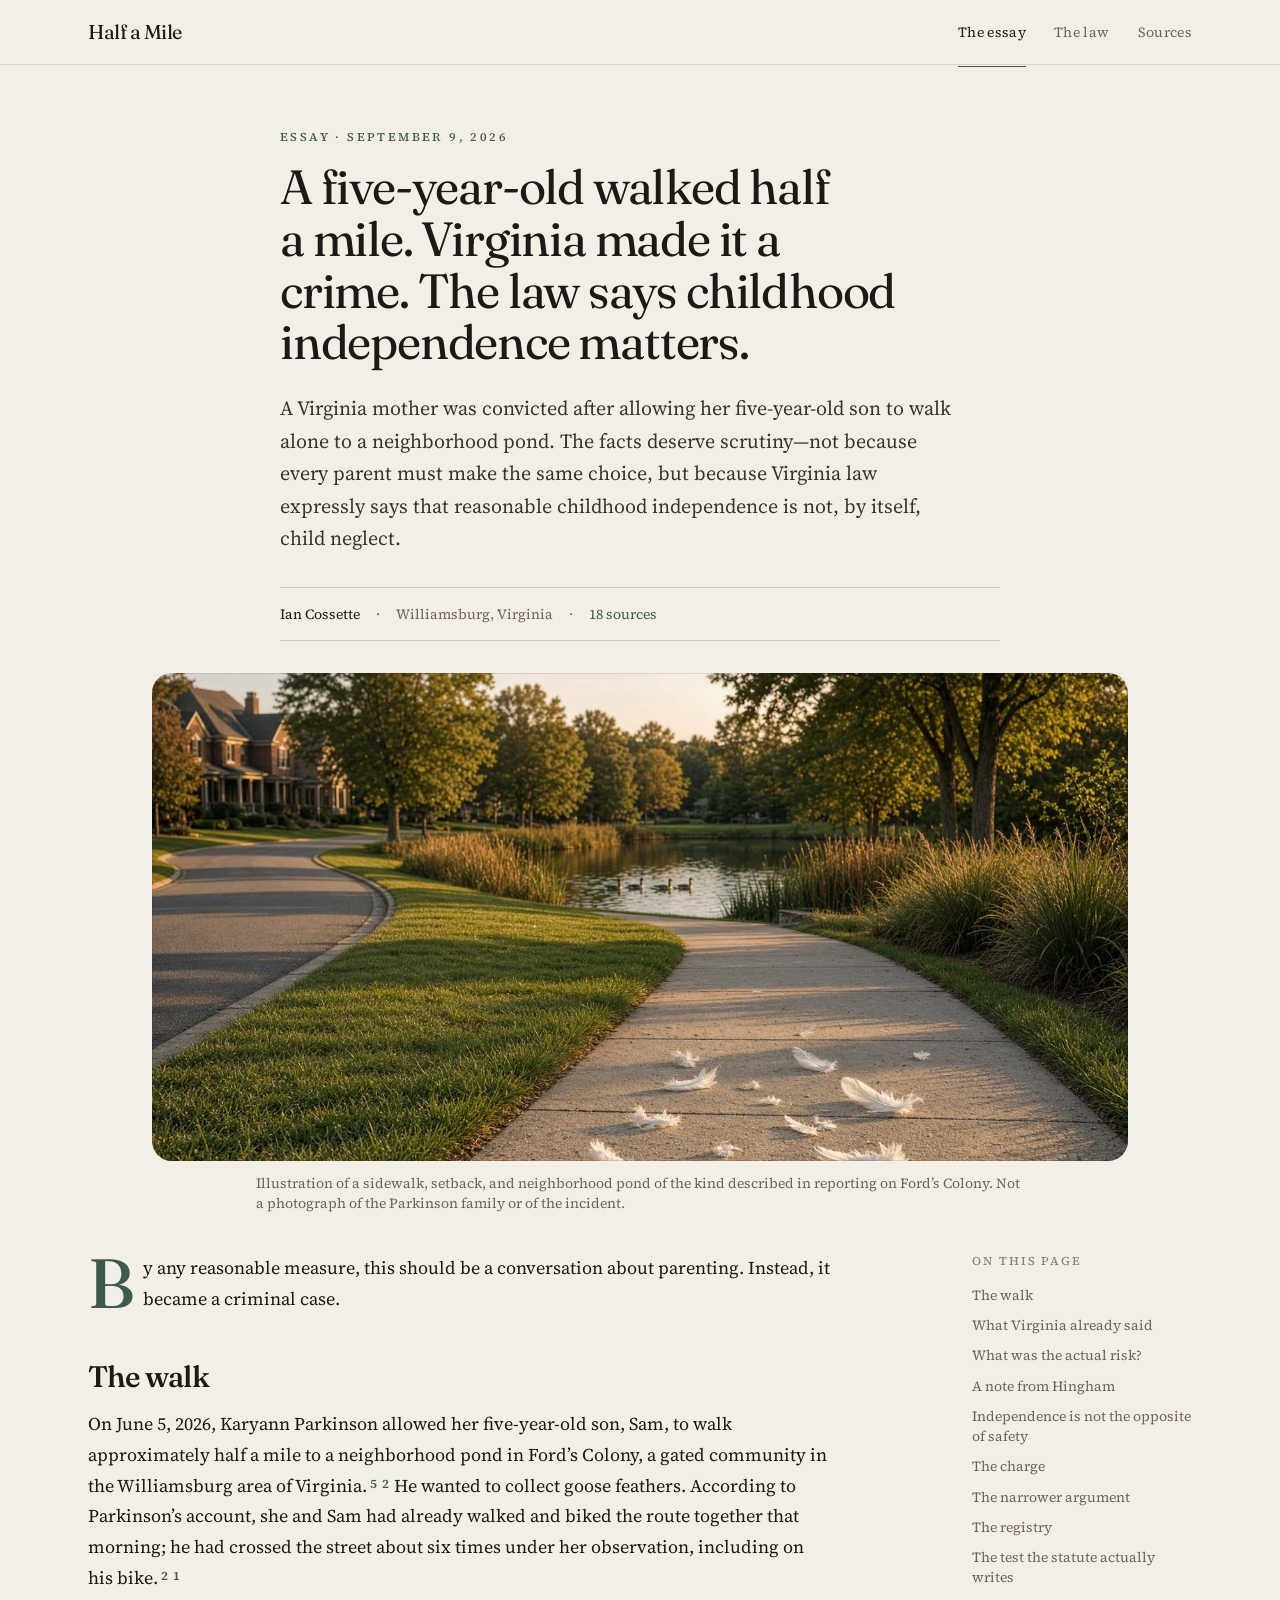
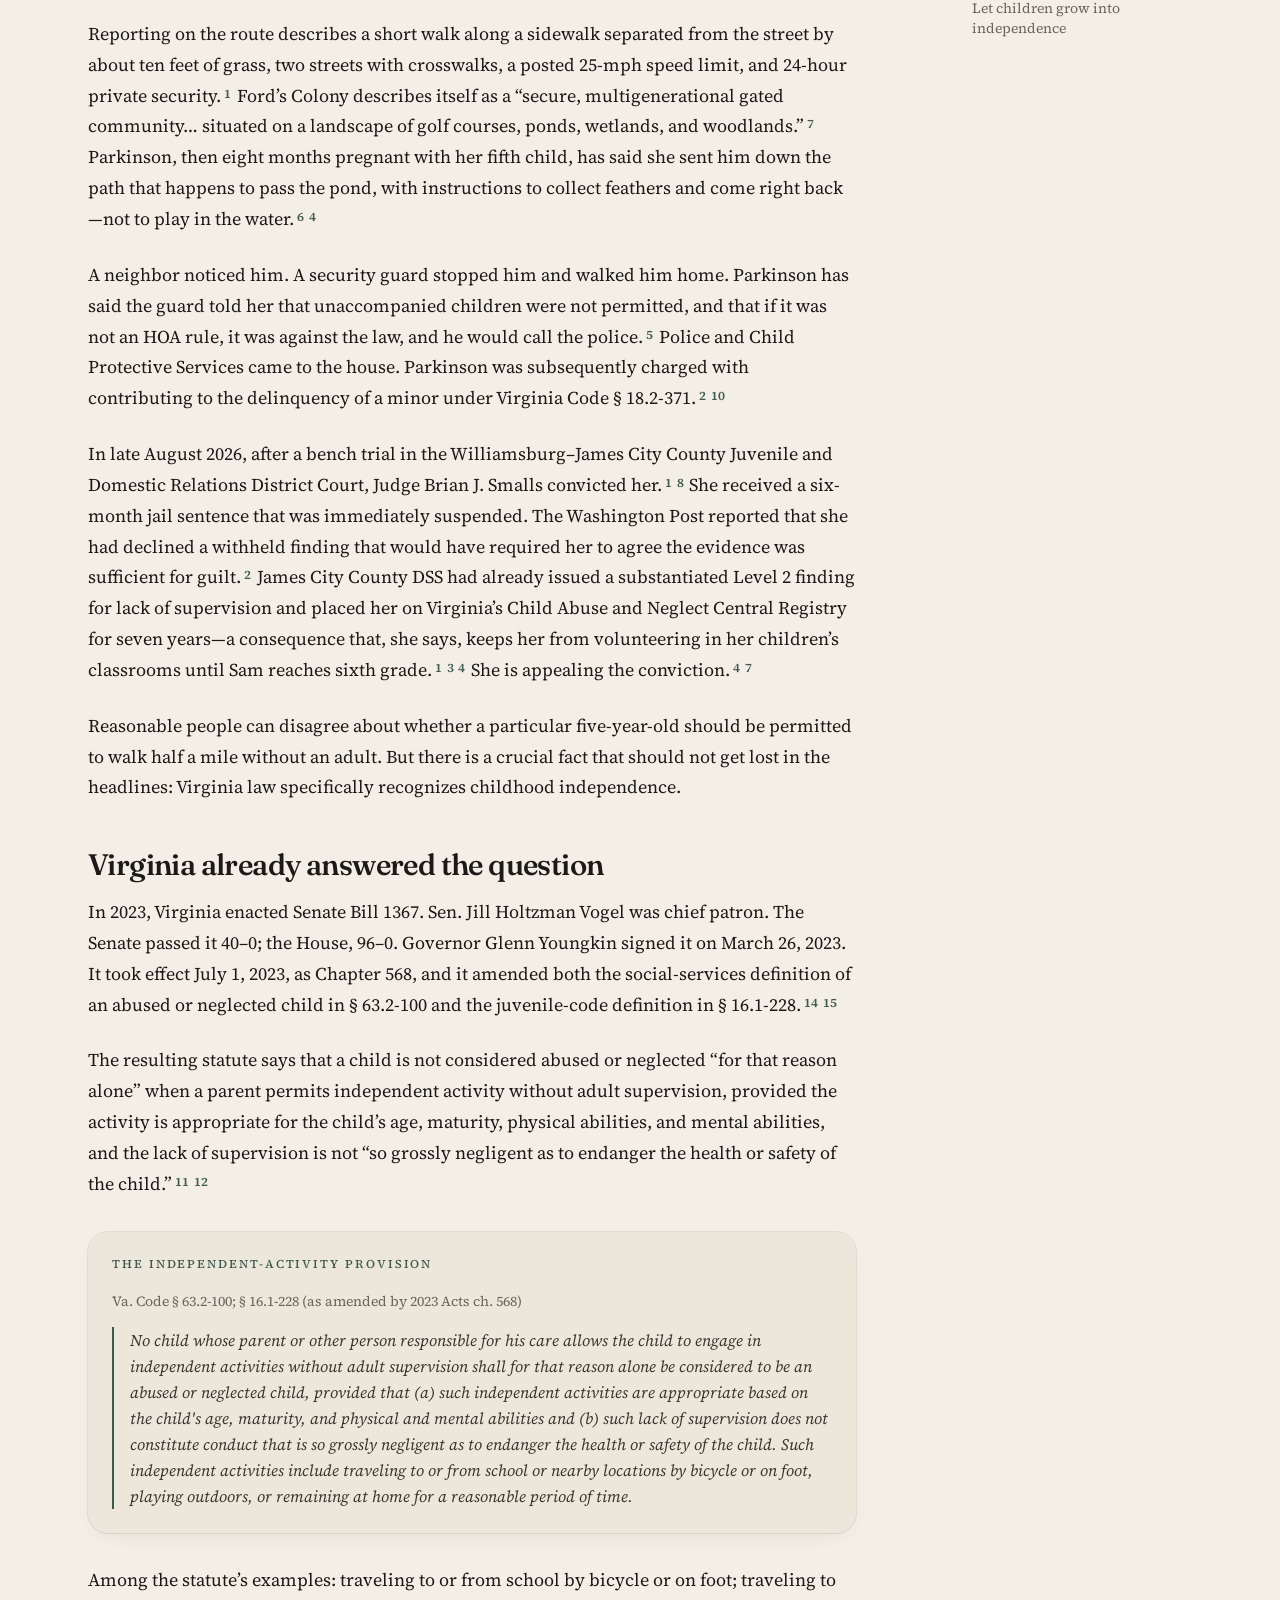
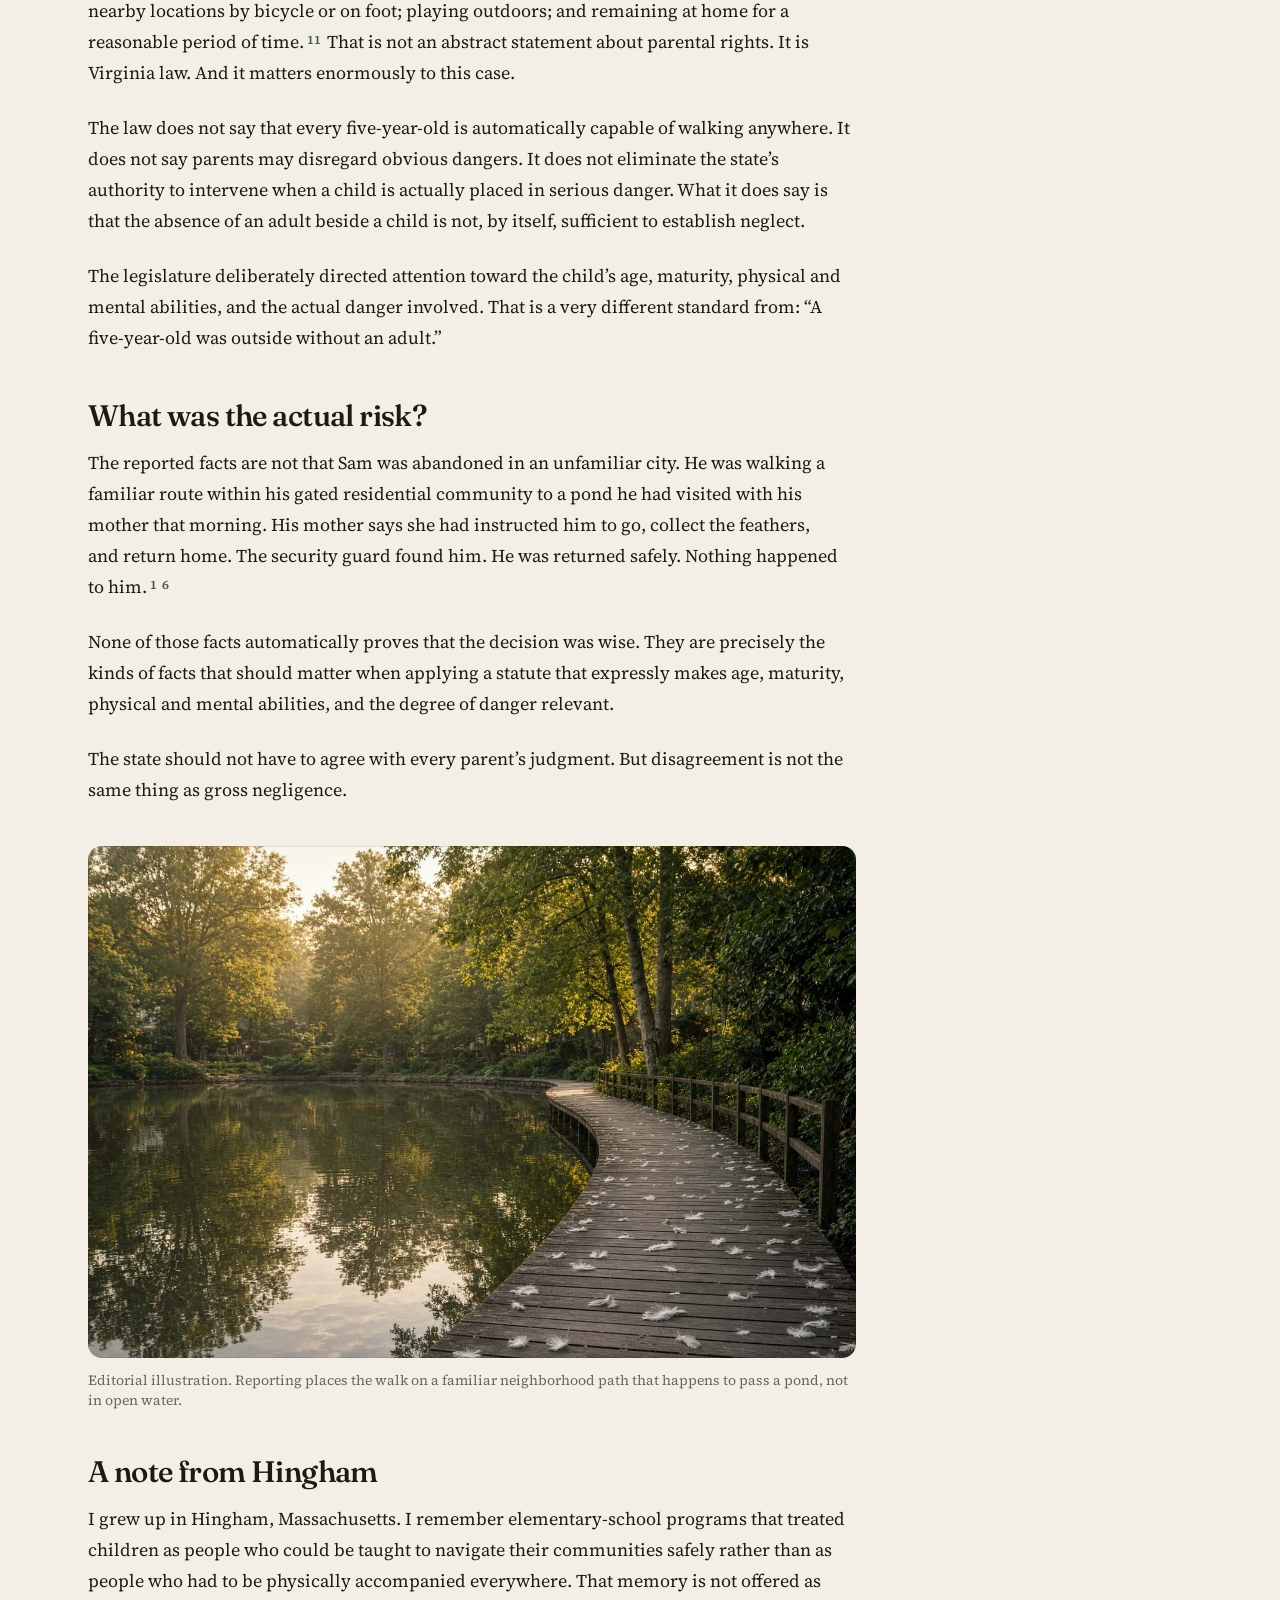
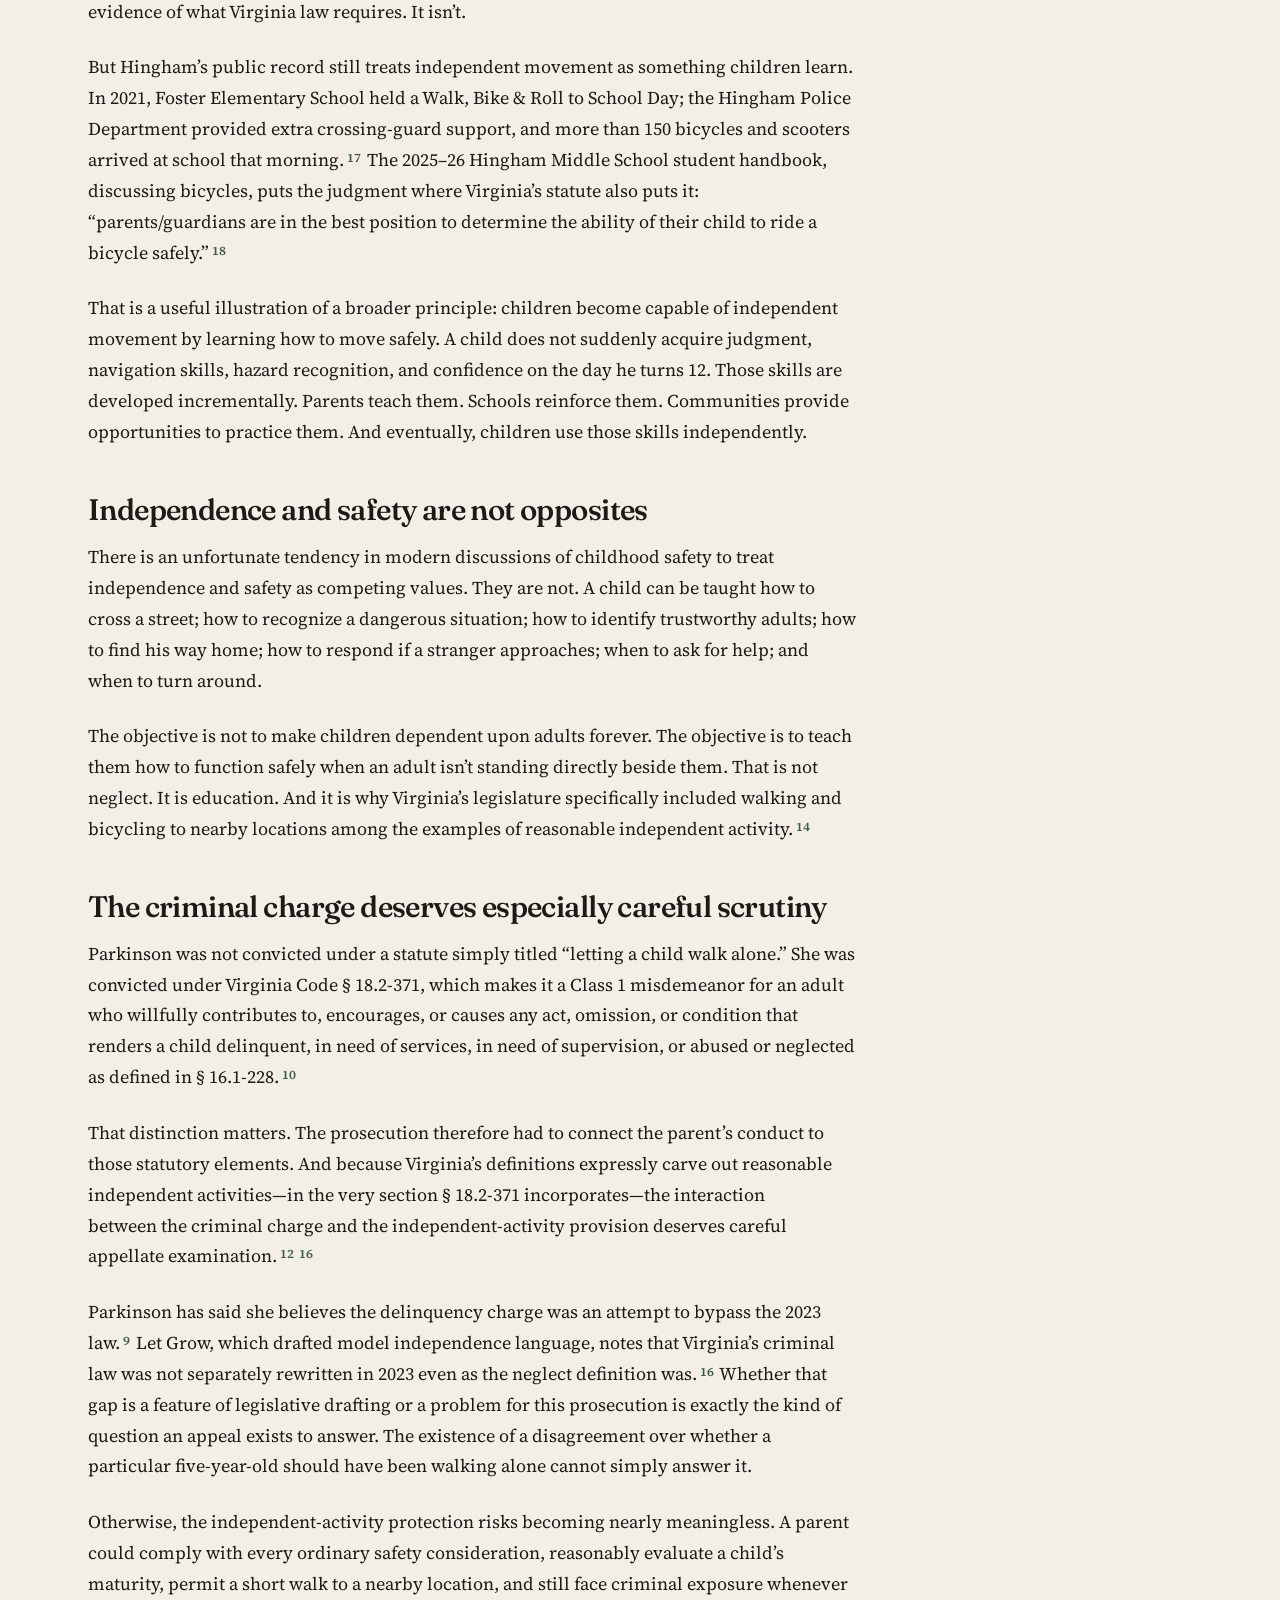
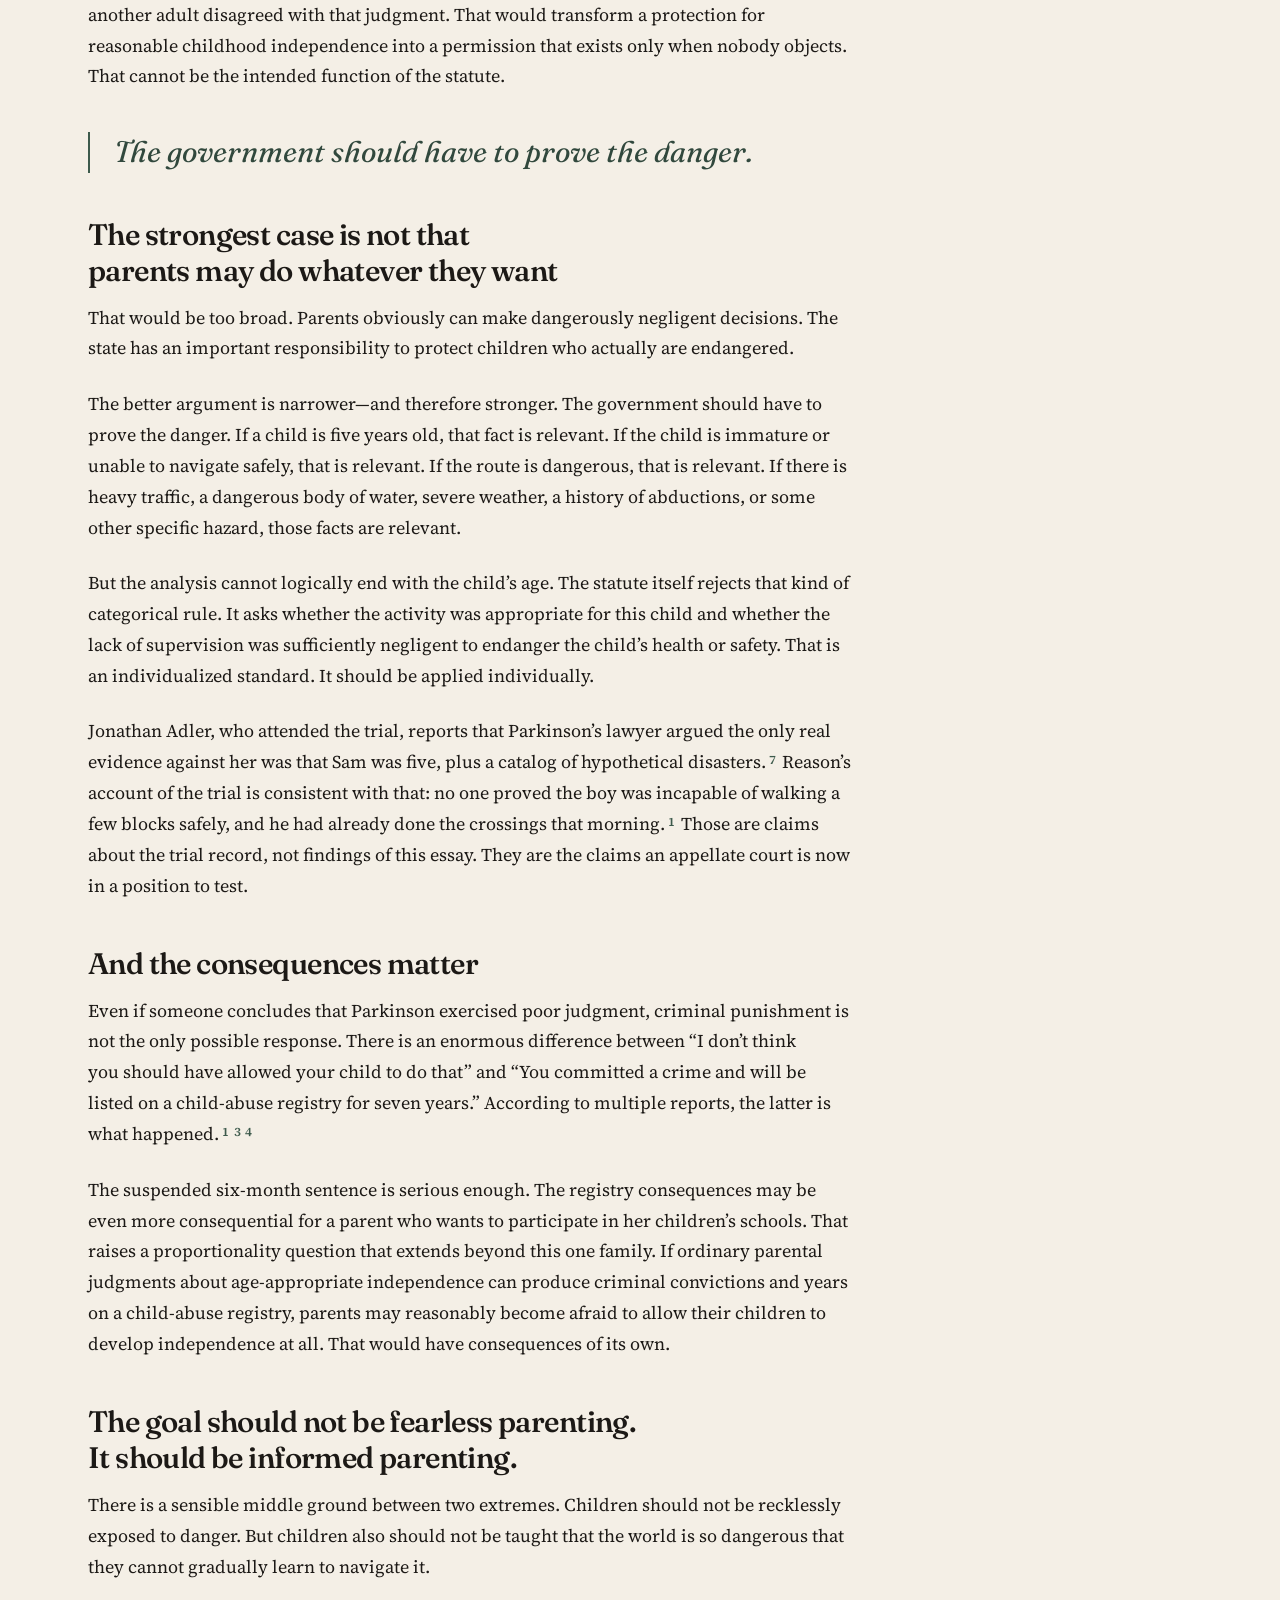
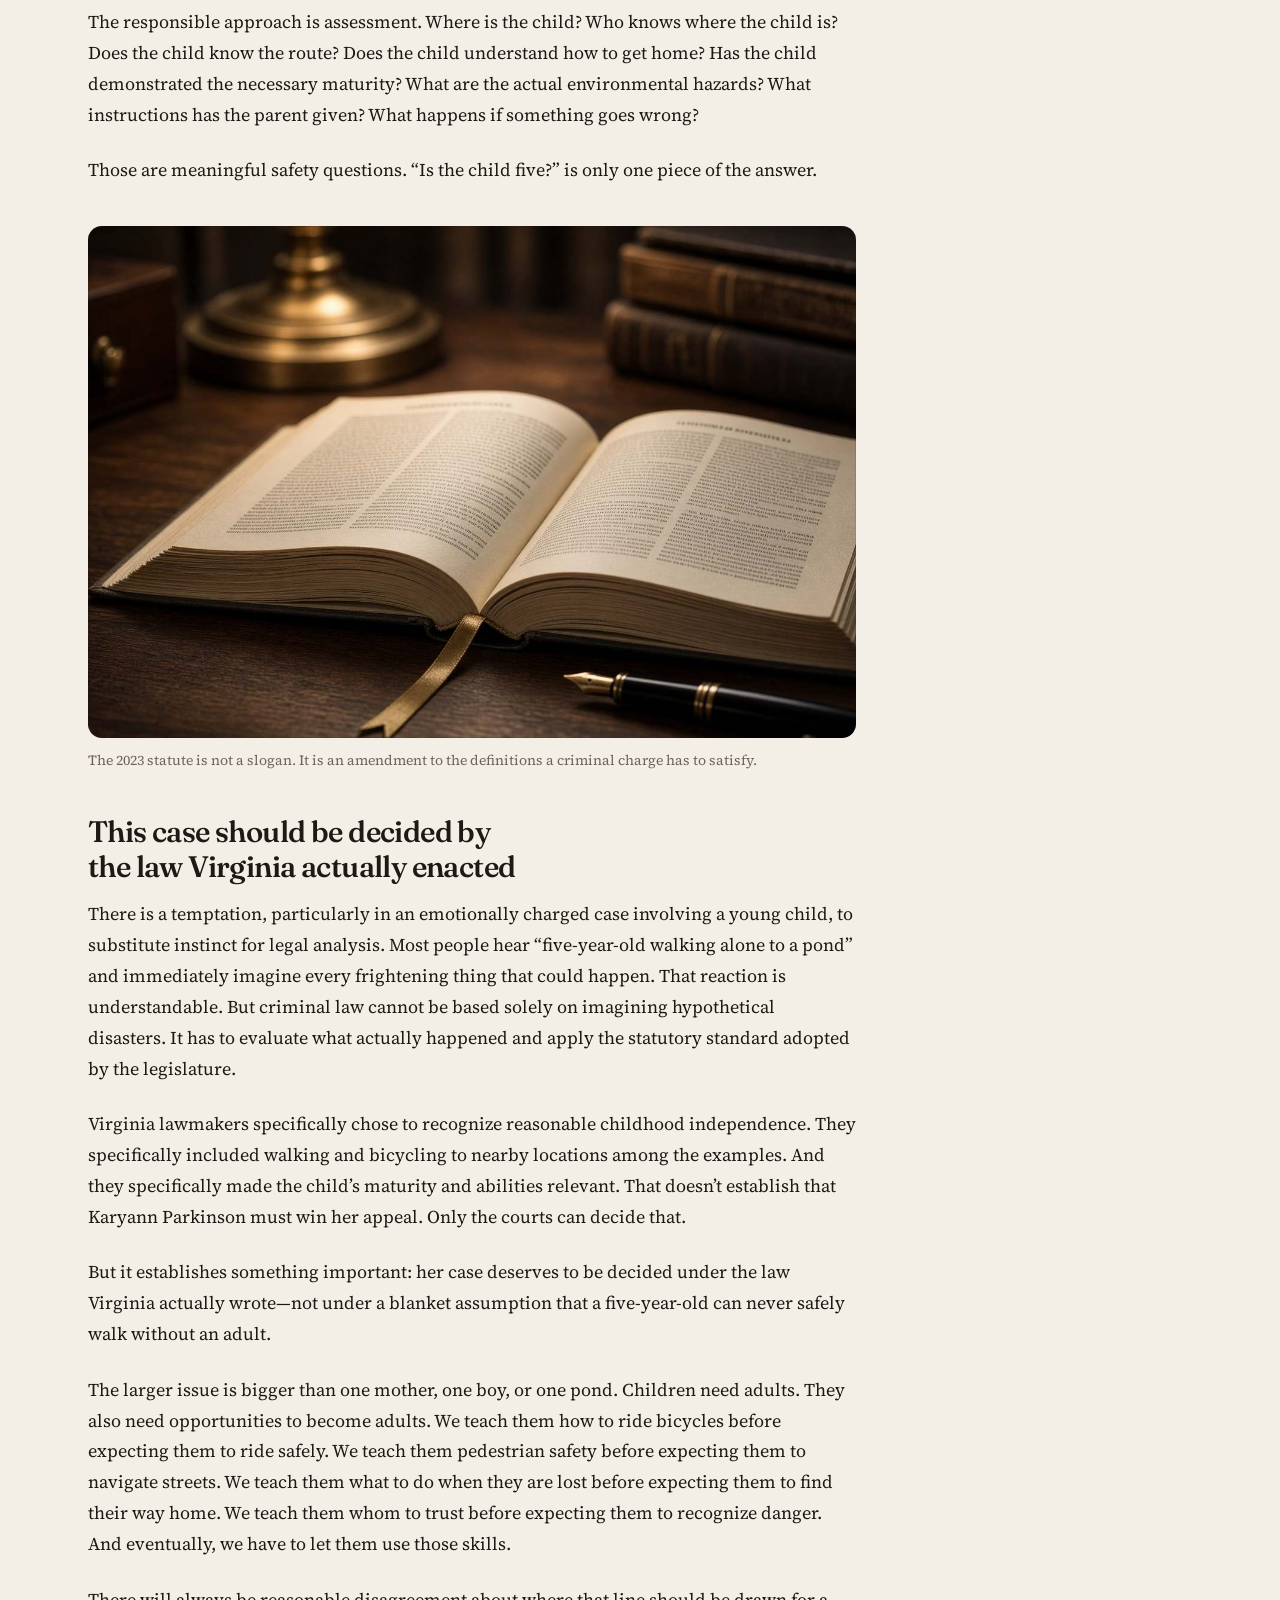
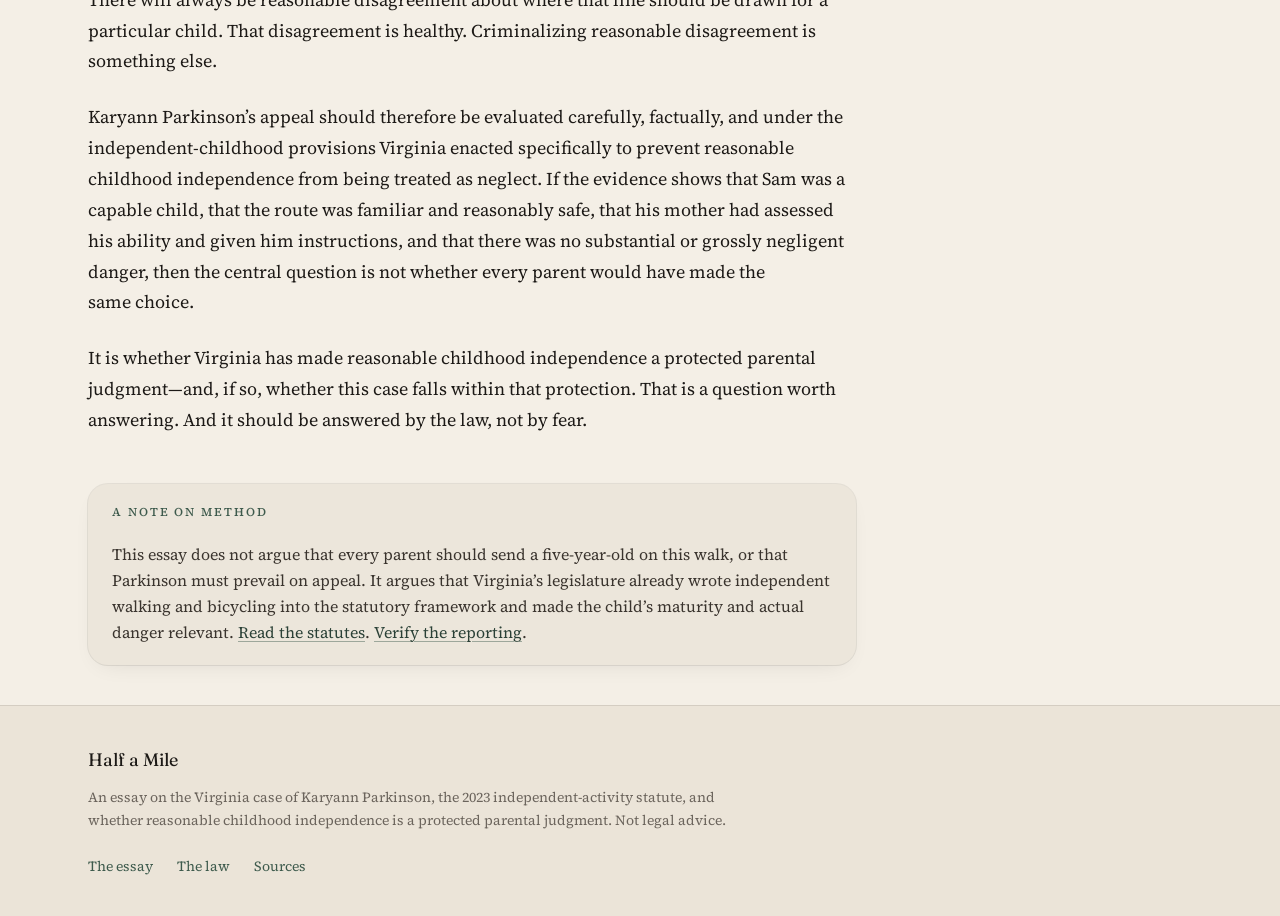
==== index.html @ 71a9bef9 "Publish Half a Mile static site for GitHub Pages" ====
<!doctype html>
<html lang="en">
<head>
  <meta charset="utf-8" />
  <meta name="viewport" content="width=device-width, initial-scale=1" />
  <title>A Five-Year-Old Walked Half a Mile. Virginia Made It a Crime. — Half a Mile</title>
  <meta name="description" content="A Virginia mother was convicted after her five-year-old walked to a neighborhood pond. Virginia law expressly protects reasonable childhood independence." />
  <link rel="icon" type="image/svg+xml" href="favicon.svg" />
  <link rel="preconnect" href="https://fonts.googleapis.com" />
  <link rel="preconnect" href="https://fonts.gstatic.com" crossorigin />
  <link rel="stylesheet" href="https://fonts.googleapis.com/css2?family=Fraunces:ital,opsz,wght@0,9..144,500;0,9..144,600;1,9..144,500;1,9..144,600&family=Source+Serif+4:ital,opsz,wght@0,8..60,400;0,8..60,600;1,8..60,400;1,8..60,600&display=swap" />
  <link rel="stylesheet" href="site.css" />
</head>
<body>
  <header class="sticky top-0 z-40 border-b border-rule/80 bg-paper/90 backdrop-blur-md">
    <div class="mx-auto flex h-14 max-w-6xl items-center justify-between px-4 sm:h-16 sm:px-6">
      <a href="./" class="font-display text-lg tracking-tight text-ink sm:text-xl">Half a Mile</a>
      <nav class="hidden items-center gap-7 md:flex" aria-label="Primary">
        <a href="./" class="relative py-2 text-sm tracking-wide text-ink">The essay<span class="absolute inset-x-0 -bottom-[17px] h-px bg-forest"></span></a>
        <a href="law/" class="relative py-2 text-sm tracking-wide text-muted hover:text-ink">The law</a>
        <a href="sources/" class="relative py-2 text-sm tracking-wide text-muted hover:text-ink">Sources</a>
      </nav>
      <button type="button" id="menu-btn" class="relative inline-flex size-11 items-center justify-center text-ink md:hidden" aria-label="Open menu" aria-expanded="false">
        <svg id="icon-open" xmlns="http://www.w3.org/2000/svg" width="20" height="20" viewBox="0 0 24 24" fill="none" stroke="currentColor" stroke-width="1.75"><path d="M4 5h16M4 12h16M4 19h16"/></svg>
        <svg id="icon-close" class="hidden" xmlns="http://www.w3.org/2000/svg" width="20" height="20" viewBox="0 0 24 24" fill="none" stroke="currentColor" stroke-width="1.75"><path d="M18 6 6 18M6 6l12 12"/></svg>
      </button>
    </div>
    <nav id="mobile-nav" class="hidden border-t border-rule bg-paper px-4 py-3 md:hidden" aria-label="Mobile">
      <a href="./" class="block px-1 py-3 text-base text-ink">The essay</a>
      <a href="law/" class="block px-1 py-3 text-base text-muted">The law</a>
      <a href="sources/" class="block px-1 py-3 text-base text-muted">Sources</a>
    </nav>
  </header>
  <main>
<!--$--><article><header class="mx-auto max-w-3xl px-4 pt-10 sm:px-6 sm:pt-16"><p class="text-xs font-medium tracking-[0.2em] text-forest uppercase">Essay · September 9, 2026</p><h1 class="mt-4 font-display text-[2.15rem] leading-[1.12] tracking-tight text-ink sm:text-5xl sm:leading-[1.08]">A five-year-old walked half a mile. Virginia made it a crime. The law says childhood independence matters.</h1><p class="mt-6 max-w-2xl text-lg leading-relaxed text-ink-soft sm:text-xl">A Virginia mother was convicted after allowing her five-year-old son to walk alone to a neighborhood pond. The facts deserve scrutiny—not because every parent must make the same choice, but because Virginia law expressly says that reasonable childhood independence is not, by itself, child neglect.</p><div class="mt-8 flex flex-wrap items-center gap-x-4 gap-y-1 border-y border-rule py-4 text-sm text-muted"><span class="text-ink">Ian Cossette</span><span aria-hidden="true">·</span><span>Williamsburg, Virginia</span><span aria-hidden="true">·</span><a href="sources/" class="text-forest hover:underline">18 sources</a></div></header><figure class="mx-auto mt-8 max-w-5xl px-0 sm:px-6"><div class="overflow-hidden sm:rounded-xl"><img src="images/path-pond.jpg" alt="A quiet residential sidewalk separated from a low-speed road by a strip of grass, with a neighborhood pond in the distance." class="aspect-[16/8] w-full object-cover outline outline-1 -outline-offset-1 outline-ink/10"></div><figcaption class="mx-auto mt-3 max-w-3xl px-4 text-sm text-muted sm:px-0">Illustration of a sidewalk, setback, and neighborhood pond of the kind described in reporting on Ford’s Colony. Not a photograph of the Parkinson family or of the incident.</figcaption></figure><div class="mx-auto grid max-w-6xl gap-10 px-4 py-10 sm:px-6 lg:grid-cols-[minmax(0,1fr)_220px]"><div class="article-prose mx-auto max-w-3xl text-[1.125rem] leading-[1.72] text-ink lg:mx-0"><p class="drop-cap">By any reasonable measure, this should be a conversation about parenting. Instead, it became a criminal case.</p><h2 id="the-walk">The walk</h2><p>On June 5, 2026, Karyann Parkinson allowed her five-year-old son, Sam, to walk approximately half a mile to a neighborhood pond in Ford’s Colony, a gated community in the Williamsburg area of Virginia.<a title="USA Today, September 9, 2026" aria-label="Source 5: USA Today" href="sources/#usatoday" class="cite">5</a><a title="The Washington Post, September 6, 2026" aria-label="Source 2: The Washington Post" href="sources/#wapo" class="cite">2</a> He wanted to collect goose feathers. According to Parkinson’s account, she and Sam had already walked and biked the route together that morning; he had crossed the street about six times under her observation, including on his bike.<a title="The Washington Post, September 6, 2026" aria-label="Source 2: The Washington Post" href="sources/#wapo" class="cite">2</a><a title="Reason, September 2, 2026" aria-label="Source 1: Reason" href="sources/#reason" class="cite">1</a></p><p>Reporting on the route describes a short walk along a sidewalk separated from the street by about ten feet of grass, two streets with crosswalks, a posted 25-mph speed limit, and 24-hour private security.<a title="Reason, September 2, 2026" aria-label="Source 1: Reason" href="sources/#reason" class="cite">1</a> Ford’s Colony describes itself as a “secure, multigenerational gated community… situated on a landscape of golf courses, ponds, wetlands, and woodlands.”<a title="The Free Press, September 8, 2026" aria-label="Source 7: The Free Press" href="sources/#adler" class="cite">7</a> Parkinson, then eight months pregnant with her fifth child, has said she sent him down the path that happens to pass the pond, with instructions to collect feathers and come right back—not to play in the water.<a title="Fox News, September 6, 2026" aria-label="Source 6: Fox News" href="sources/#fox" class="cite">6</a><a title="CBS News, September 7, 2026" aria-label="Source 4: CBS News" href="sources/#cbs" class="cite">4</a></p><p>A neighbor noticed him. A security guard stopped him and walked him home. Parkinson has said the guard told her that unaccompanied children were not permitted, and that if it was not an HOA rule, it was against the law, and he would call the police.<a title="USA Today, September 9, 2026" aria-label="Source 5: USA Today" href="sources/#usatoday" class="cite">5</a> Police and Child Protective Services came to the house. Parkinson was subsequently charged with contributing to the delinquency of a minor under Virginia Code § 18.2-371.<a title="The Washington Post, September 6, 2026" aria-label="Source 2: The Washington Post" href="sources/#wapo" class="cite">2</a><a title="Code of Virginia" aria-label="Source 10: Code of Virginia" href="sources/#code371" class="cite">10</a></p><p>In late August 2026, after a bench trial in the Williamsburg–James City County Juvenile and Domestic Relations District Court, Judge Brian J. Smalls convicted her.<a title="Reason, September 2, 2026" aria-label="Source 1: Reason" href="sources/#reason" class="cite">1</a><a title="Reason (Volokh Conspiracy), September 8, 2026" aria-label="Source 8: Reason (Volokh Conspiracy)" href="sources/#volokh" class="cite">8</a> She received a six-month jail sentence that was immediately suspended. The Washington Post reported that she had declined a withheld finding that would have required her to agree the evidence was sufficient for guilt.<a title="The Washington Post, September 6, 2026" aria-label="Source 2: The Washington Post" href="sources/#wapo" class="cite">2</a> James City County DSS had already issued a substantiated Level 2 finding for lack of supervision and placed her on Virginia’s Child Abuse and Neglect Central Registry for seven years—a consequence that, she says, keeps her from volunteering in her children’s classrooms until Sam reaches sixth grade.<a title="Reason, September 2, 2026" aria-label="Source 1: Reason" href="sources/#reason" class="cite">1</a><a title="Business Insider, September 9, 2026" aria-label="Source 3: Business Insider" href="sources/#bi" class="cite">3</a><a title="CBS News, September 7, 2026" aria-label="Source 4: CBS News" href="sources/#cbs" class="cite">4</a> She is appealing the conviction.<a title="CBS News, September 7, 2026" aria-label="Source 4: CBS News" href="sources/#cbs" class="cite">4</a><a title="The Free Press, September 8, 2026" aria-label="Source 7: The Free Press" href="sources/#adler" class="cite">7</a></p><p>Reasonable people can disagree about whether a particular five-year-old should be permitted to walk half a mile without an adult. But there is a crucial fact that should not get lost in the headlines: Virginia law specifically recognizes childhood independence.</p><h2 id="the-statute">Virginia already answered the question</h2><p>In 2023, Virginia enacted Senate Bill 1367. Sen. Jill Holtzman Vogel was chief patron. The Senate passed it 40–0; the House, 96–0. Governor Glenn Youngkin signed it on March 26, 2023. It took effect July 1, 2023, as Chapter 568, and it amended both the social-services definition of an abused or neglected child in § 63.2-100 and the juvenile-code definition in § 16.1-228.<a title="Virginia Legislative Information System, Chapter 568, approved March 26, 2023; effective July 1, 2023" aria-label="Source 14: Virginia Legislative Information System" href="sources/#sb1367" class="cite">14</a><a title="LegiScan" aria-label="Source 15: LegiScan" href="sources/#legiscan" class="cite">15</a></p><p>The resulting statute says that a child is not considered abused or neglected “for that reason alone” when a parent permits independent activity without adult supervision, provided the activity is appropriate for the child’s age, maturity, physical abilities, and mental abilities, and the lack of supervision is not “so grossly negligent as to endanger the health or safety of the child.”<a title="Code of Virginia" aria-label="Source 11: Code of Virginia" href="sources/#code100" class="cite">11</a><a title="Code of Virginia" aria-label="Source 12: Code of Virginia" href="sources/#code228" class="cite">12</a></p><aside class="my-8 rounded-xl bg-card px-5 py-5 shadow-[var(--shadow-border)] sm:px-6 sm:py-6"><p class="text-xs font-medium tracking-[0.16em] text-forest uppercase">The independent-activity provision</p><p class="mt-1 text-sm text-muted">Va. Code § 63.2-100; § 16.1-228 (as amended by 2023 Acts ch. 568)</p><blockquote class="mt-4 border-l-2 border-forest pl-4 text-[0.98rem] leading-relaxed text-ink-soft italic sm:text-base">No child whose parent or other person responsible for his care allows the child to engage in independent activities without adult supervision shall for that reason alone be considered to be an abused or neglected child, provided that (a) such independent activities are appropriate based on the child's age, maturity, and physical and mental abilities and (b) such lack of supervision does not constitute conduct that is so grossly negligent as to endanger the health or safety of the child. Such independent activities include traveling to or from school or nearby locations by bicycle or on foot, playing outdoors, or remaining at home for a reasonable period of time.</blockquote></aside><p>Among the statute’s examples: traveling to or from school by bicycle or on foot; traveling to nearby locations by bicycle or on foot; playing outdoors; and remaining at home for a reasonable period of time.<a title="Code of Virginia" aria-label="Source 11: Code of Virginia" href="sources/#code100" class="cite">11</a> That is not an abstract statement about parental rights. It is Virginia law. And it matters enormously to this case.</p><p>The law does not say that every five-year-old is automatically capable of walking anywhere. It does not say parents may disregard obvious dangers. It does not eliminate the state’s authority to intervene when a child is actually placed in serious danger. What it does say is that the absence of an adult beside a child is not, by itself, sufficient to establish neglect.</p><p>The legislature deliberately directed attention toward the child’s age, maturity, physical and mental abilities, and the actual danger involved. That is a very different standard from: “A five-year-old was outside without an adult.”</p><h2 id="the-risk">What was the actual risk?</h2><p>The reported facts are not that Sam was abandoned in an unfamiliar city. He was walking a familiar route within his gated residential community to a pond he had visited with his mother that morning. His mother says she had instructed him to go, collect the feathers, and return home. The security guard found him. He was returned safely. Nothing happened to him.<a title="Reason, September 2, 2026" aria-label="Source 1: Reason" href="sources/#reason" class="cite">1</a><a title="Fox News, September 6, 2026" aria-label="Source 6: Fox News" href="sources/#fox" class="cite">6</a></p><p>None of those facts automatically proves that the decision was wise. They are precisely the kinds of facts that should matter when applying a statute that expressly makes age, maturity, physical and mental abilities, and the degree of danger relevant.</p><p>The state should not have to agree with every parent’s judgment. But disagreement is not the same thing as gross negligence.</p><figure class="my-10"><div class="overflow-hidden rounded-lg"><img src="images/pond-feathers.jpg" alt="An empty wooden path along a still neighborhood pond at golden hour, with a few white feathers on the boards." class="aspect-[3/2] w-full object-cover outline outline-1 -outline-offset-1 outline-ink/10"></div><figcaption class="mt-3 text-sm text-muted">Editorial illustration. Reporting places the walk on a familiar neighborhood path that happens to pass a pond, not in open water.</figcaption></figure><h2 id="hingham">A note from Hingham</h2><p>I grew up in Hingham, Massachusetts. I remember elementary-school programs that treated children as people who could be taught to navigate their communities safely rather than as people who had to be physically accompanied everywhere. That memory is not offered as evidence of what Virginia law requires. It isn’t.</p><p>But Hingham’s public record still treats independent movement as something children learn. In 2021, Foster Elementary School held a Walk, Bike &amp; Roll to School Day; the Hingham Police Department provided extra crossing-guard support, and more than 150 bicycles and scooters arrived at school that morning.<a title="Hingham Anchor, October 19, 2021" aria-label="Source 17: Hingham Anchor" href="sources/#hingham-walk" class="cite">17</a> The 2025–26 Hingham Middle School student handbook, discussing bicycles, puts the judgment where Virginia’s statute also puts it: “parents/guardians are in the best position to determine the ability of their child to ride a bicycle safely.”<a title="Hingham Public Schools" aria-label="Source 18: Hingham Public Schools" href="sources/#hms-handbook" class="cite">18</a></p><p>That is a useful illustration of a broader principle: children become capable of independent movement by learning how to move safely. A child does not suddenly acquire judgment, navigation skills, hazard recognition, and confidence on the day he turns 12. Those skills are developed incrementally. Parents teach them. Schools reinforce them. Communities provide opportunities to practice them. And eventually, children use those skills independently.</p><h2 id="not-opposites">Independence and safety are not opposites</h2><p>There is an unfortunate tendency in modern discussions of childhood safety to treat independence and safety as competing values. They are not. A child can be taught how to cross a street; how to recognize a dangerous situation; how to identify trustworthy adults; how to find his way home; how to respond if a stranger approaches; when to ask for help; and when to turn around.</p><p>The objective is not to make children dependent upon adults forever. The objective is to teach them how to function safely when an adult isn’t standing directly beside them. That is not neglect. It is education. And it is why Virginia’s legislature specifically included walking and bicycling to nearby locations among the examples of reasonable independent activity.<a title="Virginia Legislative Information System, Chapter 568, approved March 26, 2023; effective July 1, 2023" aria-label="Source 14: Virginia Legislative Information System" href="sources/#sb1367" class="cite">14</a></p><h2 id="the-charge">The criminal charge deserves especially careful scrutiny</h2><p>Parkinson was not convicted under a statute simply titled “letting a child walk alone.” She was convicted under Virginia Code § 18.2-371, which makes it a Class 1 misdemeanor for an adult who willfully contributes to, encourages, or causes any act, omission, or condition that renders a child delinquent, in need of services, in need of supervision, or abused or neglected as defined in § 16.1-228.<a title="Code of Virginia" aria-label="Source 10: Code of Virginia" href="sources/#code371" class="cite">10</a></p><p>That distinction matters. The prosecution therefore had to connect the parent’s conduct to those statutory elements. And because Virginia’s definitions expressly carve out reasonable independent activities—in the very section § 18.2-371 incorporates—the interaction between the criminal charge and the independent-activity provision deserves careful appellate examination.<a title="Code of Virginia" aria-label="Source 12: Code of Virginia" href="sources/#code228" class="cite">12</a><a title="Let Grow" aria-label="Source 16: Let Grow" href="sources/#letgrow" class="cite">16</a></p><p>Parkinson has said she believes the delinquency charge was an attempt to bypass the 2023 law.<a title="Deseret News, September 8, 2026" aria-label="Source 9: Deseret News" href="sources/#deseret" class="cite">9</a> Let Grow, which drafted model independence language, notes that Virginia’s criminal law was not separately rewritten in 2023 even as the neglect definition was.<a title="Let Grow" aria-label="Source 16: Let Grow" href="sources/#letgrow" class="cite">16</a> Whether that gap is a feature of legislative drafting or a problem for this prosecution is exactly the kind of question an appeal exists to answer. The existence of a disagreement over whether a particular five-year-old should have been walking alone cannot simply answer it.</p><p>Otherwise, the independent-activity protection risks becoming nearly meaningless. A parent could comply with every ordinary safety consideration, reasonably evaluate a child’s maturity, permit a short walk to a nearby location, and still face criminal exposure whenever another adult disagreed with that judgment. That would transform a protection for reasonable childhood independence into a permission that exists only when nobody objects. That cannot be the intended function of the statute.</p><blockquote class="my-10 border-l-2 border-forest pl-5 sm:pl-6"><p class="font-display text-2xl leading-snug text-quote italic sm:text-[1.85rem]">The government should have to prove the danger.</p></blockquote><h2 id="the-narrow-case">The strongest case is not that parents may do whatever they want</h2><p>That would be too broad. Parents obviously can make dangerously negligent decisions. The state has an important responsibility to protect children who actually are endangered.</p><p>The better argument is narrower—and therefore stronger. The government should have to prove the danger. If a child is five years old, that fact is relevant. If the child is immature or unable to navigate safely, that is relevant. If the route is dangerous, that is relevant. If there is heavy traffic, a dangerous body of water, severe weather, a history of abductions, or some other specific hazard, those facts are relevant.</p><p>But the analysis cannot logically end with the child’s age. The statute itself rejects that kind of categorical rule. It asks whether the activity was appropriate for this child and whether the lack of supervision was sufficiently negligent to endanger the child’s health or safety. That is an individualized standard. It should be applied individually.</p><p>Jonathan Adler, who attended the trial, reports that Parkinson’s lawyer argued the only real evidence against her was that Sam was five, plus a catalog of hypothetical disasters.<a title="The Free Press, September 8, 2026" aria-label="Source 7: The Free Press" href="sources/#adler" class="cite">7</a> Reason’s account of the trial is consistent with that: no one proved the boy was incapable of walking a few blocks safely, and he had already done the crossings that morning.<a title="Reason, September 2, 2026" aria-label="Source 1: Reason" href="sources/#reason" class="cite">1</a> Those are claims about the trial record, not findings of this essay. They are the claims an appellate court is now in a position to test.</p><h2 id="consequences">And the consequences matter</h2><p>Even if someone concludes that Parkinson exercised poor judgment, criminal punishment is not the only possible response. There is an enormous difference between “I don’t think you should have allowed your child to do that” and “You committed a crime and will be listed on a child-abuse registry for seven years.” According to multiple reports, the latter is what happened.<a title="Reason, September 2, 2026" aria-label="Source 1: Reason" href="sources/#reason" class="cite">1</a><a title="Business Insider, September 9, 2026" aria-label="Source 3: Business Insider" href="sources/#bi" class="cite">3</a><a title="CBS News, September 7, 2026" aria-label="Source 4: CBS News" href="sources/#cbs" class="cite">4</a></p><p>The suspended six-month sentence is serious enough. The registry consequences may be even more consequential for a parent who wants to participate in her children’s schools. That raises a proportionality question that extends beyond this one family. If ordinary parental judgments about age-appropriate independence can produce criminal convictions and years on a child-abuse registry, parents may reasonably become afraid to allow their children to develop independence at all. That would have consequences of its own.</p><h2 id="the-test">The goal should not be fearless parenting. It should be informed parenting.</h2><p>There is a sensible middle ground between two extremes. Children should not be recklessly exposed to danger. But children also should not be taught that the world is so dangerous that they cannot gradually learn to navigate it.</p><p>The responsible approach is assessment. Where is the child? Who knows where the child is? Does the child know the route? Does the child understand how to get home? Has the child demonstrated the necessary maturity? What are the actual environmental hazards? What instructions has the parent given? What happens if something goes wrong?</p><p>Those are meaningful safety questions. “Is the child five?” is only one piece of the answer.</p><figure class="my-10"><div class="overflow-hidden rounded-lg"><img src="images/statute-desk.jpg" alt="An open volume of a legal code on a wooden desk under a warm lamp." class="aspect-[3/2] w-full object-cover outline outline-1 -outline-offset-1 outline-ink/10"></div><figcaption class="mt-3 text-sm text-muted">The 2023 statute is not a slogan. It is an amendment to the definitions a criminal charge has to satisfy.</figcaption></figure><h2 id="close">This case should be decided by the law Virginia actually enacted</h2><p>There is a temptation, particularly in an emotionally charged case involving a young child, to substitute instinct for legal analysis. Most people hear “five-year-old walking alone to a pond” and immediately imagine every frightening thing that could happen. That reaction is understandable. But criminal law cannot be based solely on imagining hypothetical disasters. It has to evaluate what actually happened and apply the statutory standard adopted by the legislature.</p><p>Virginia lawmakers specifically chose to recognize reasonable childhood independence. They specifically included walking and bicycling to nearby locations among the examples. And they specifically made the child’s maturity and abilities relevant. That doesn’t establish that Karyann Parkinson must win her appeal. Only the courts can decide that.</p><p>But it establishes something important: her case deserves to be decided under the law Virginia actually wrote—not under a blanket assumption that a five-year-old can never safely walk without an adult.</p><p>The larger issue is bigger than one mother, one boy, or one pond. Children need adults. They also need opportunities to become adults. We teach them how to ride bicycles before expecting them to ride safely. We teach them pedestrian safety before expecting them to navigate streets. We teach them what to do when they are lost before expecting them to find their way home. We teach them whom to trust before expecting them to recognize danger. And eventually, we have to let them use those skills.</p><p>There will always be reasonable disagreement about where that line should be drawn for a particular child. That disagreement is healthy. Criminalizing reasonable disagreement is something else.</p><p>Karyann Parkinson’s appeal should therefore be evaluated carefully, factually, and under the independent-childhood provisions Virginia enacted specifically to prevent reasonable childhood independence from being treated as neglect. If the evidence shows that Sam was a capable child, that the route was familiar and reasonably safe, that his mother had assessed his ability and given him instructions, and that there was no substantial or grossly negligent danger, then the central question is not whether every parent would have made the same choice.</p><p>It is whether Virginia has made reasonable childhood independence a protected parental judgment—and, if so, whether this case falls within that protection. That is a question worth answering. And it should be answered by the law, not by fear.</p><div class="mt-12 rounded-xl bg-card px-5 py-5 text-base leading-relaxed text-ink-soft shadow-[var(--shadow-border)] sm:px-6"><p class="text-xs font-medium tracking-[0.16em] text-forest uppercase">A note on method</p><p class="mt-3">This essay does not argue that every parent should send a five-year-old on this walk, or that Parkinson must prevail on appeal. It argues that Virginia’s legislature already wrote independent walking and bicycling into the statutory framework and made the child’s maturity and actual danger relevant.<!-- --> <a href="law/" class="inline-link">Read the statutes</a>.<!-- --> <a href="sources/" class="inline-link">Verify the reporting</a>.</p></div></div><aside class="hidden lg:block"><nav class="sticky top-24 text-sm" aria-label="On this page"><p class="text-xs font-medium tracking-[0.16em] text-faint uppercase">On this page</p><ol class="mt-4 space-y-2.5 text-muted"><li><a href="#the-walk" class="leading-snug transition-colors duration-150 hover:text-ink">The walk</a></li><li><a href="#the-statute" class="leading-snug transition-colors duration-150 hover:text-ink">What Virginia already said</a></li><li><a href="#the-risk" class="leading-snug transition-colors duration-150 hover:text-ink">What was the actual risk?</a></li><li><a href="#hingham" class="leading-snug transition-colors duration-150 hover:text-ink">A note from Hingham</a></li><li><a href="#not-opposites" class="leading-snug transition-colors duration-150 hover:text-ink">Independence is not the opposite of safety</a></li><li><a href="#the-charge" class="leading-snug transition-colors duration-150 hover:text-ink">The charge</a></li><li><a href="#the-narrow-case" class="leading-snug transition-colors duration-150 hover:text-ink">The narrower argument</a></li><li><a href="#consequences" class="leading-snug transition-colors duration-150 hover:text-ink">The registry</a></li><li><a href="#the-test" class="leading-snug transition-colors duration-150 hover:text-ink">The test the statute actually writes</a></li><li><a href="#close" class="leading-snug transition-colors duration-150 hover:text-ink">Let children grow into independence</a></li></ol></nav></aside></div></article><!--/$-->
  </main>
  <footer class="border-t border-rule bg-paper-2">
    <div class="mx-auto max-w-6xl px-4 py-10 sm:px-6">
      <p class="font-display text-lg text-ink">Half a Mile</p>
      <p class="mt-3 max-w-2xl text-sm leading-relaxed text-muted">An essay on the Virginia case of Karyann Parkinson, the 2023 independent-activity statute, and whether reasonable childhood independence is a protected parental judgment. Not legal advice.</p>
      <div class="mt-6 flex flex-wrap gap-x-6 gap-y-2 text-sm text-forest">
        <a href="./" class="hover:underline">The essay</a>
        <a href="law/" class="hover:underline">The law</a>
        <a href="sources/" class="hover:underline">Sources</a>
      </div>
    </div>
  </footer>
  <script>
    const btn = document.getElementById("menu-btn");
    const nav = document.getElementById("mobile-nav");
    const open = document.getElementById("icon-open");
    const close = document.getElementById("icon-close");
    btn?.addEventListener("click", () => {
      const shown = !nav.classList.contains("hidden");
      nav.classList.toggle("hidden", shown);
      open.classList.toggle("hidden", !shown);
      close.classList.toggle("hidden", shown);
      btn.setAttribute("aria-expanded", String(!shown));
    });
  </script>
</body>
</html>
---- site.css ----
/*! tailwindcss v4.3.3 | MIT License | https://tailwindcss.com */
@layer properties{@supports (((-webkit-hyphens:none)) and (not (margin-trim:inline))) or ((-moz-orient:inline) and (not (color:rgb(from red r g b)))){*,:before,:after,::backdrop{--tw-scale-x:1;--tw-scale-y:1;--tw-scale-z:1;--tw-rotate-x:initial;--tw-rotate-y:initial;--tw-rotate-z:initial;--tw-skew-x:initial;--tw-skew-y:initial;--tw-space-y-reverse:0;--tw-divide-y-reverse:0;--tw-border-style:solid;--tw-leading:initial;--tw-font-weight:initial;--tw-tracking:initial;--tw-ordinal:initial;--tw-slashed-zero:initial;--tw-numeric-figure:initial;--tw-numeric-spacing:initial;--tw-numeric-fraction:initial;--tw-shadow:0 0 #0000;--tw-shadow-color:initial;--tw-shadow-alpha:100%;--tw-inset-shadow:0 0 #0000;--tw-inset-shadow-color:initial;--tw-inset-shadow-alpha:100%;--tw-ring-color:initial;--tw-ring-shadow:0 0 #0000;--tw-inset-ring-color:initial;--tw-inset-ring-shadow:0 0 #0000;--tw-ring-inset:initial;--tw-ring-offset-width:0px;--tw-ring-offset-color:#fff;--tw-ring-offset-shadow:0 0 #0000;--tw-outline-style:solid;--tw-blur:initial;--tw-brightness:initial;--tw-contrast:initial;--tw-grayscale:initial;--tw-hue-rotate:initial;--tw-invert:initial;--tw-opacity:initial;--tw-saturate:initial;--tw-sepia:initial;--tw-drop-shadow:initial;--tw-drop-shadow-color:initial;--tw-drop-shadow-alpha:100%;--tw-drop-shadow-size:initial;--tw-backdrop-blur:initial;--tw-backdrop-brightness:initial;--tw-backdrop-contrast:initial;--tw-backdrop-grayscale:initial;--tw-backdrop-hue-rotate:initial;--tw-backdrop-invert:initial;--tw-backdrop-opacity:initial;--tw-backdrop-saturate:initial;--tw-backdrop-sepia:initial;--tw-duration:initial;--tw-ease:initial;--tw-content:"";--tw-translate-x:0;--tw-translate-y:0;--tw-translate-z:0}}}@layer theme{:root,:host{--font-sans:-apple-system, BlinkMacSystemFont, "Segoe UI", Roboto, "Helvetica Neue", "Noto Sans", Arial, sans-serif, "Apple Color Emoji", "Segoe UI Emoji", "Segoe UI Symbol", "Noto Color Emoji";--font-serif:"Source Serif 4", "Iowan Old Style", Palatino, Georgia, serif;--font-mono:ui-monospace, SFMono-Regular, Menlo, Monaco, Consolas, "Liberation Mono", "Courier New", monospace;--color-red-500:oklch(63.7% .237 25.331);--color-zinc-50:oklch(98.5% 0 none);--color-zinc-400:oklch(70.5% .015 286.067);--color-zinc-500:oklch(55.2% .016 285.938);--color-zinc-900:oklch(21% .006 285.885);--color-zinc-950:oklch(14.1% .005 285.823);--color-neutral-100:oklch(97% 0 none);--color-neutral-300:oklch(87% 0 none);--color-neutral-500:oklch(55.6% 0 none);--color-neutral-700:oklch(37.1% 0 none);--color-neutral-900:oklch(20.5% 0 none);--color-black:#000;--color-white:#fff;--spacing:.25rem;--container-sm:24rem;--container-md:28rem;--container-2xl:42rem;--container-3xl:48rem;--container-5xl:64rem;--container-6xl:72rem;--text-xs:.75rem;--text-xs--line-height:calc(1 / .75);--text-sm:.875rem;--text-sm--line-height:calc(1.25 / .875);--text-base:1rem;--text-base--line-height:calc(1.5 / 1);--text-lg:1.125rem;--text-lg--line-height:calc(1.75 / 1.125);--text-xl:1.25rem;--text-xl--line-height:calc(1.75 / 1.25);--text-2xl:1.5rem;--text-2xl--line-height:calc(2 / 1.5);--text-3xl:1.875rem;--text-4xl:2.25rem;--text-4xl--line-height:calc(2.5 / 2.25);--text-5xl:3rem;--text-5xl--line-height:1;--font-weight-medium:500;--font-weight-semibold:600;--tracking-tight:-.025em;--tracking-wide:.025em;--leading-tight:1.25;--leading-snug:1.375;--leading-normal:1.5;--leading-relaxed:1.625;--radius-xs:.125rem;--radius-sm:.25rem;--radius-md:.5rem;--radius-lg:.875rem;--radius-xl:1.25rem;--radius-2xl:1rem;--ease-out:cubic-bezier(0, 0, .2, 1);--ease-in-out:cubic-bezier(.4, 0, .2, 1);--animate-pulse:pulse 2s cubic-bezier(.4, 0, .6, 1) infinite;--blur-md:12px;--default-transition-duration:.15s;--default-transition-timing-function:cubic-bezier(.4, 0, .2, 1);--default-font-family:var(--font-sans);--default-mono-font-family:var(--font-mono);--color-paper:#f4efe6;--color-paper-2:#ebe4d8;--color-ink:#1c1916;--color-ink-soft:#3a342e;--color-muted:#6b645c;--color-faint:#8a8278;--color-rule:#d4cdc2;--color-forest:#3d5a4c;--color-forest-deep:#2a4036;--color-card:#ece6db;--color-quote:#31483d;--font-display:"Fraunces", "Iowan Old Style", Palatino, "Palatino Linotype", serif;--shadow-border:0 0 0 1px #1c191614, 0 1px 2px -1px #1c19160f, 0 8px 24px -12px #1c19161f}}@layer base{*,:after,:before,::backdrop{box-sizing:border-box;border:0 solid;margin:0;padding:0}::file-selector-button{box-sizing:border-box;border:0 solid;margin:0;padding:0}html,:host{-webkit-text-size-adjust:100%;tab-size:4;line-height:1.5;font-family:var(--default-font-family,-apple-system, BlinkMacSystemFont, "Segoe UI", Roboto, "Helvetica Neue", "Noto Sans", Arial, sans-serif, "Apple Color Emoji", "Segoe UI Emoji", "Segoe UI Symbol", "Noto Color Emoji");font-feature-settings:var(--default-font-feature-settings,normal);font-variation-settings:var(--default-font-variation-settings,normal);-webkit-tap-highlight-color:transparent}hr{height:0;color:inherit;border-top-width:1px}abbr:where([title]){-webkit-text-decoration:underline dotted;text-decoration:underline dotted}h1,h2,h3,h4,h5,h6{font-size:inherit;font-weight:inherit}a{color:inherit;-webkit-text-decoration:inherit;-webkit-text-decoration:inherit;-webkit-text-decoration:inherit;-webkit-text-decoration:inherit;text-decoration:inherit}b,strong{font-weight:bolder}code,kbd,samp,pre{font-family:var(--default-mono-font-family,ui-monospace, SFMono-Regular, Menlo, Monaco, Consolas, "Liberation Mono", "Courier New", monospace);font-feature-settings:var(--default-mono-font-feature-settings,normal);font-variation-settings:var(--default-mono-font-variation-settings,normal);font-size:1em}small{font-size:80%}sub,sup{vertical-align:baseline;font-size:75%;line-height:0;position:relative}sub{bottom:-.25em}sup{top:-.5em}table{text-indent:0;border-color:inherit;border-collapse:collapse}:-moz-focusring:where(:not(iframe)){outline:auto}progress{vertical-align:baseline}summary{display:list-item}ol,ul,menu{list-style:none}img,svg,video,canvas,audio,iframe,embed,object{vertical-align:middle;display:block}img,video{max-width:100%;height:auto}button,input,select,optgroup,textarea{font:inherit;font-feature-settings:inherit;font-variation-settings:inherit;letter-spacing:inherit;color:inherit;opacity:1;background-color:#0000;border-radius:0}::file-selector-button{font:inherit;font-feature-settings:inherit;font-variation-settings:inherit;letter-spacing:inherit;color:inherit;opacity:1;background-color:#0000;border-radius:0}:where(select:is([multiple],[size])) optgroup{font-weight:bolder}:where(select:is([multiple],[size])) optgroup option{padding-inline-start:20px}::file-selector-button{margin-inline-end:4px}::placeholder{opacity:1}@supports (not ((-webkit-appearance:-apple-pay-button))) or (contain-intrinsic-size:1px){::placeholder{color:currentColor}@supports (color:color-mix(in lab, red, red)){::placeholder{color:color-mix(in oklab, currentcolor 50%, transparent)}}}textarea{resize:vertical}::-webkit-search-decoration{-webkit-appearance:none}::-webkit-date-and-time-value{min-height:1lh;text-align:inherit}::-webkit-datetime-edit{display:inline-flex}::-webkit-datetime-edit-fields-wrapper{padding:0}::-webkit-datetime-edit{padding-block:0}::-webkit-datetime-edit-year-field{padding-block:0}::-webkit-datetime-edit-month-field{padding-block:0}::-webkit-datetime-edit-day-field{padding-block:0}::-webkit-datetime-edit-hour-field{padding-block:0}::-webkit-datetime-edit-minute-field{padding-block:0}::-webkit-datetime-edit-second-field{padding-block:0}::-webkit-datetime-edit-millisecond-field{padding-block:0}::-webkit-datetime-edit-meridiem-field{padding-block:0}::-webkit-calendar-picker-indicator{line-height:1}:-moz-ui-invalid{box-shadow:none}button,input:where([type=button],[type=reset],[type=submit]){appearance:button}::file-selector-button{appearance:button}::-webkit-inner-spin-button{height:auto}::-webkit-outer-spin-button{height:auto}[hidden]:where(:not([hidden=until-found])){display:none!important}html{-webkit-font-smoothing:antialiased;-moz-osx-font-smoothing:grayscale;background:var(--color-paper);color:var(--color-ink)}body{background:var(--color-paper);color:var(--color-ink);font-family:var(--font-serif)}button:not(:disabled),[role=button]:not(:disabled){cursor:pointer}::selection{background:#c1c5bb}@supports (color:color-mix(in lab, red, red)){::selection{background:color-mix(in oklab, var(--color-forest) 28%, var(--color-paper))}}::selection{color:var(--color-ink)}h1,h2,h3{text-wrap:balance}p{text-wrap:pretty}}@layer components;@layer utilities{.collapse{visibility:collapse}.invisible{visibility:hidden}.visible{visibility:visible}.absolute{position:absolute}.fixed{position:fixed}.relative{position:relative}.static{position:static}.sticky{position:sticky}.inset-0{inset:0}.inset-x-0{inset-inline:0}.top-0{top:0}.top-24{top:calc(var(--spacing) * 24)}.right-0{right:0}.right-1{right:var(--spacing)}.right-2{right:calc(var(--spacing) * 2)}.right-3{right:calc(var(--spacing) * 3)}.right-4{right:calc(var(--spacing) * 4)}.-bottom-\[17px\]{bottom:-17px}.left-0{left:0}.left-1{left:var(--spacing)}.left-2{left:calc(var(--spacing) * 2)}.left-3{left:calc(var(--spacing) * 3)}.left-4{left:calc(var(--spacing) * 4)}.z-40{z-index:40}.z-50{z-index:50}.container{width:100%}@media (width>=40rem){.container{max-width:40rem}}@media (width>=48rem){.container{max-width:48rem}}@media (width>=64rem){.container{max-width:64rem}}@media (width>=80rem){.container{max-width:80rem}}@media (width>=96rem){.container{max-width:96rem}}.mx-auto{margin-inline:auto}.my-8{margin-block:calc(var(--spacing) * 8)}.my-10{margin-block:calc(var(--spacing) * 10)}.mt-1{margin-top:var(--spacing)}.mt-3{margin-top:calc(var(--spacing) * 3)}.mt-4{margin-top:calc(var(--spacing) * 4)}.mt-5{margin-top:calc(var(--spacing) * 5)}.mt-6{margin-top:calc(var(--spacing) * 6)}.mt-8{margin-top:calc(var(--spacing) * 8)}.mt-12{margin-top:calc(var(--spacing) * 12)}.ml-px{margin-left:1px}.block{display:block}.flex{display:flex}.grid{display:grid}.hidden{display:none}.inline{display:inline}.inline-flex{display:inline-flex}.table{display:table}.aspect-\[3\/2\]{aspect-ratio:3/2}.aspect-\[16\/8\]{aspect-ratio:16/8}.size-3\.5{width:calc(var(--spacing) * 3.5);height:calc(var(--spacing) * 3.5)}.size-5{width:calc(var(--spacing) * 5);height:calc(var(--spacing) * 5)}.size-10{width:calc(var(--spacing) * 10);height:calc(var(--spacing) * 10)}.size-11{width:calc(var(--spacing) * 11);height:calc(var(--spacing) * 11)}.h-0\.5{height:calc(var(--spacing) * .5)}.h-8{height:calc(var(--spacing) * 8)}.h-14{height:calc(var(--spacing) * 14)}.h-full{height:100%}.h-px{height:1px}.min-h-11{min-height:calc(var(--spacing) * 11)}.min-h-dvh{min-height:100dvh}.min-h-screen{min-height:100vh}.w-8{width:calc(var(--spacing) * 8)}.w-full{width:100%}.max-w-2xl{max-width:var(--container-2xl)}.max-w-3xl{max-width:var(--container-3xl)}.max-w-5xl{max-width:var(--container-5xl)}.max-w-6xl{max-width:var(--container-6xl)}.max-w-md{max-width:var(--container-md)}.max-w-sm{max-width:var(--container-sm)}.min-w-0{min-width:0}.shrink{flex-shrink:1}.grow{flex-grow:1}.origin-left{transform-origin:0}.scale-100{--tw-scale-x:100%;--tw-scale-y:100%;--tw-scale-z:100%;scale:var(--tw-scale-x) var(--tw-scale-y)}.scale-\[0\.25\]{scale:.25}.transform{transform:var(--tw-rotate-x,) var(--tw-rotate-y,) var(--tw-rotate-z,) var(--tw-skew-x,) var(--tw-skew-y,)}.animate-pulse{animation:var(--animate-pulse)}.cursor-pointer{cursor:pointer}.resize{resize:both}.scroll-mt-24{scroll-margin-top:calc(var(--spacing) * 24)}.grid-cols-1{grid-template-columns:repeat(1,minmax(0,1fr))}.flex-col{flex-direction:column}.flex-wrap{flex-wrap:wrap}.place-items-center{place-items:center}.items-baseline{align-items:baseline}.items-center{align-items:center}.justify-between{justify-content:space-between}.justify-center{justify-content:center}.gap-1{gap:var(--spacing)}.gap-1\.5{gap:calc(var(--spacing) * 1.5)}.gap-2{gap:calc(var(--spacing) * 2)}.gap-3{gap:calc(var(--spacing) * 3)}.gap-7{gap:calc(var(--spacing) * 7)}.gap-10{gap:calc(var(--spacing) * 10)}:where(.space-y-2\.5>:not(:last-child)){--tw-space-y-reverse:0;margin-block-start:calc(calc(var(--spacing) * 2.5) * var(--tw-space-y-reverse));margin-block-end:calc(calc(var(--spacing) * 2.5) * calc(1 - var(--tw-space-y-reverse)))}:where(.space-y-3>:not(:last-child)){--tw-space-y-reverse:0;margin-block-start:calc(calc(var(--spacing) * 3) * var(--tw-space-y-reverse));margin-block-end:calc(calc(var(--spacing) * 3) * calc(1 - var(--tw-space-y-reverse)))}:where(.space-y-5>:not(:last-child)){--tw-space-y-reverse:0;margin-block-start:calc(calc(var(--spacing) * 5) * var(--tw-space-y-reverse));margin-block-end:calc(calc(var(--spacing) * 5) * calc(1 - var(--tw-space-y-reverse)))}.gap-x-4{column-gap:calc(var(--spacing) * 4)}.gap-x-6{column-gap:calc(var(--spacing) * 6)}.gap-y-1{row-gap:var(--spacing)}.gap-y-2{row-gap:calc(var(--spacing) * 2)}:where(.divide-y>:not(:last-child)){--tw-divide-y-reverse:0;border-bottom-style:var(--tw-border-style);border-top-style:var(--tw-border-style);border-top-width:calc(1px * var(--tw-divide-y-reverse));border-bottom-width:calc(1px * calc(1 - var(--tw-divide-y-reverse)))}:where(.divide-rule>:not(:last-child)){border-color:var(--color-rule)}.truncate{text-overflow:ellipsis;white-space:nowrap;overflow:hidden}.overflow-hidden{overflow:hidden}.rounded{border-radius:.25rem}.rounded-2xl{border-radius:var(--radius-2xl)}.rounded-full{border-radius:2147483647px}.rounded-lg{border-radius:var(--radius-lg)}.rounded-md{border-radius:var(--radius-md)}.rounded-xl{border-radius:var(--radius-xl)}.border{border-style:var(--tw-border-style);border-width:1px}.border-y{border-block-style:var(--tw-border-style);border-block-width:1px}.border-t{border-top-style:var(--tw-border-style);border-top-width:1px}.border-b{border-bottom-style:var(--tw-border-style);border-bottom-width:1px}.border-l-2{border-left-style:var(--tw-border-style);border-left-width:2px}.border-forest{border-color:var(--color-forest)}.border-neutral-300{border-color:var(--color-neutral-300)}.border-rule{border-color:var(--color-rule)}.border-rule\/80{border-color:#d4cdc2cc}@supports (color:color-mix(in lab, red, red)){.border-rule\/80{border-color:color-mix(in oklab, var(--color-rule) 80%, transparent)}}.bg-black{background-color:var(--color-black)}.bg-black\/10{background-color:#0000001a}@supports (color:color-mix(in lab, red, red)){.bg-black\/10{background-color:color-mix(in oklab, var(--color-black) 10%, transparent)}}.bg-card{background-color:var(--color-card)}.bg-forest{background-color:var(--color-forest)}.bg-paper{background-color:var(--color-paper)}.bg-paper-2{background-color:var(--color-paper-2)}.bg-paper\/90{background-color:#f4efe6e6}@supports (color:color-mix(in lab, red, red)){.bg-paper\/90{background-color:color-mix(in oklab, var(--color-paper) 90%, transparent)}}.bg-rule{background-color:var(--color-rule)}.bg-zinc-50{background-color:var(--color-zinc-50)}.fill-rule{fill:var(--color-rule)}.object-cover{object-fit:cover}.p-2{padding:calc(var(--spacing) * 2)}.p-6{padding:calc(var(--spacing) * 6)}.p-8{padding:calc(var(--spacing) * 8)}.p-\[16px\]{padding:16px}.px-0{padding-inline:0}.px-1{padding-inline:var(--spacing)}.px-4{padding-inline:calc(var(--spacing) * 4)}.px-5{padding-inline:calc(var(--spacing) * 5)}.px-6{padding-inline:calc(var(--spacing) * 6)}.py-2{padding-block:calc(var(--spacing) * 2)}.py-3{padding-block:calc(var(--spacing) * 3)}.py-4{padding-block:calc(var(--spacing) * 4)}.py-5{padding-block:calc(var(--spacing) * 5)}.py-10{padding-block:calc(var(--spacing) * 10)}.pt-10{padding-top:calc(var(--spacing) * 10)}.pr-3\.5{padding-right:calc(var(--spacing) * 3.5)}.pl-4{padding-left:calc(var(--spacing) * 4)}.pl-5{padding-left:calc(var(--spacing) * 5)}.text-center{text-align:center}.font-display{font-family:var(--font-display)}.text-2xl{font-size:var(--text-2xl);line-height:var(--tw-leading,var(--text-2xl--line-height))}.text-4xl{font-size:var(--text-4xl);line-height:var(--tw-leading,var(--text-4xl--line-height))}.text-base{font-size:var(--text-base);line-height:var(--tw-leading,var(--text-base--line-height))}.text-lg{font-size:var(--text-lg);line-height:var(--tw-leading,var(--text-lg--line-height))}.text-sm{font-size:var(--text-sm);line-height:var(--tw-leading,var(--text-sm--line-height))}.text-xl{font-size:var(--text-xl);line-height:var(--tw-leading,var(--text-xl--line-height))}.text-xs{font-size:var(--text-xs);line-height:var(--tw-leading,var(--text-xs--line-height))}.text-\[0\.98rem\]{font-size:.98rem}.text-\[1\.05rem\]{font-size:1.05rem}.text-\[1\.125rem\]{font-size:1.125rem}.text-\[2\.15rem\]{font-size:2.15rem}.text-\[13px\]{font-size:13px}.leading-\[1\.12\]{--tw-leading:1.12;line-height:1.12}.leading-\[1\.72\]{--tw-leading:1.72;line-height:1.72}.leading-relaxed{--tw-leading:var(--leading-relaxed);line-height:var(--leading-relaxed)}.leading-snug{--tw-leading:var(--leading-snug);line-height:var(--leading-snug)}.font-medium{--tw-font-weight:var(--font-weight-medium);font-weight:var(--font-weight-medium)}.font-semibold{--tw-font-weight:var(--font-weight-semibold);font-weight:var(--font-weight-semibold)}.tracking-\[0\.2em\]{--tw-tracking:.2em;letter-spacing:.2em}.tracking-\[0\.16em\]{--tw-tracking:.16em;letter-spacing:.16em}.tracking-tight{--tw-tracking:var(--tracking-tight);letter-spacing:var(--tracking-tight)}.tracking-wide{--tw-tracking:var(--tracking-wide);letter-spacing:var(--tracking-wide)}.text-balance{text-wrap:balance}.text-wrap{text-wrap:wrap}.break-words{overflow-wrap:break-word}.text-faint{color:var(--color-faint)}.text-forest{color:var(--color-forest)}.text-forest-deep{color:var(--color-forest-deep)}.text-ink{color:var(--color-ink)}.text-ink-soft{color:var(--color-ink-soft)}.text-muted{color:var(--color-muted)}.text-neutral-500{color:var(--color-neutral-500)}.text-quote{color:var(--color-quote)}.text-red-500{color:var(--color-red-500)}.text-white{color:var(--color-white)}.text-zinc-500{color:var(--color-zinc-500)}.text-zinc-900{color:var(--color-zinc-900)}.uppercase{text-transform:uppercase}.italic{font-style:italic}.tabular-nums{--tw-numeric-spacing:tabular-nums;font-variant-numeric:var(--tw-ordinal,) var(--tw-slashed-zero,) var(--tw-numeric-figure,) var(--tw-numeric-spacing,) var(--tw-numeric-fraction,)}.underline{text-decoration-line:underline}.decoration-forest\/40{text-decoration-color:#3d5a4c66}@supports (color:color-mix(in lab, red, red)){.decoration-forest\/40{-webkit-text-decoration-color:color-mix(in oklab, var(--color-forest) 40%, transparent);-webkit-text-decoration-color:color-mix(in oklab, var(--color-forest) 40%, transparent);-webkit-text-decoration-color:color-mix(in oklab, var(--color-forest) 40%, transparent);text-decoration-color:color-mix(in oklab, var(--color-forest) 40%, transparent)}}.underline-offset-3{text-underline-offset:3px}.underline-offset-4{text-underline-offset:4px}.antialiased{-webkit-font-smoothing:antialiased;-moz-osx-font-smoothing:grayscale}.opacity-0{opacity:0}.opacity-70{opacity:.7}.opacity-100{opacity:1}.shadow{--tw-shadow:0 1px 3px 0 var(--tw-shadow-color,#0000001a), 0 1px 2px -1px var(--tw-shadow-color,#0000001a);box-shadow:var(--tw-inset-shadow), var(--tw-inset-ring-shadow), var(--tw-ring-offset-shadow), var(--tw-ring-shadow), var(--tw-shadow)}.shadow-\[var\(--shadow-border\)\]{--tw-shadow:var(--shadow-border);box-shadow:var(--tw-inset-shadow), var(--tw-inset-ring-shadow), var(--tw-ring-offset-shadow), var(--tw-ring-shadow), var(--tw-shadow)}.ring{--tw-ring-shadow:var(--tw-ring-inset,) 0 0 0 calc(1px + var(--tw-ring-offset-width)) var(--tw-ring-color,currentcolor);box-shadow:var(--tw-inset-shadow), var(--tw-inset-ring-shadow), var(--tw-ring-offset-shadow), var(--tw-ring-shadow), var(--tw-shadow)}.outline,.outline-1{outline-style:var(--tw-outline-style);outline-width:1px}.-outline-offset-1{outline-offset:calc(1px * -1)}.outline-black\/10{outline-color:#0000001a}@supports (color:color-mix(in lab, red, red)){.outline-black\/10{outline-color:color-mix(in oklab, var(--color-black) 10%, transparent)}}.outline-ink\/10{outline-color:#1c19161a}@supports (color:color-mix(in lab, red, red)){.outline-ink\/10{outline-color:color-mix(in oklab, var(--color-ink) 10%, transparent)}}.blur{--tw-blur:blur(8px);filter:var(--tw-blur,) var(--tw-brightness,) var(--tw-contrast,) var(--tw-grayscale,) var(--tw-hue-rotate,) var(--tw-invert,) var(--tw-saturate,) var(--tw-sepia,) var(--tw-drop-shadow,)}.blur-\[4px\]{--tw-blur:blur(4px);filter:var(--tw-blur,) var(--tw-brightness,) var(--tw-contrast,) var(--tw-grayscale,) var(--tw-hue-rotate,) var(--tw-invert,) var(--tw-saturate,) var(--tw-sepia,) var(--tw-drop-shadow,)}.blur-none{--tw-blur: ;filter:var(--tw-blur,) var(--tw-brightness,) var(--tw-contrast,) var(--tw-grayscale,) var(--tw-hue-rotate,) var(--tw-invert,) var(--tw-saturate,) var(--tw-sepia,) var(--tw-drop-shadow,)}.grayscale{--tw-grayscale:grayscale(100%);filter:var(--tw-blur,) var(--tw-brightness,) var(--tw-contrast,) var(--tw-grayscale,) var(--tw-hue-rotate,) var(--tw-invert,) var(--tw-saturate,) var(--tw-sepia,) var(--tw-drop-shadow,)}.invert{--tw-invert:invert(100%);filter:var(--tw-blur,) var(--tw-brightness,) var(--tw-contrast,) var(--tw-grayscale,) var(--tw-hue-rotate,) var(--tw-invert,) var(--tw-saturate,) var(--tw-sepia,) var(--tw-drop-shadow,)}.sepia{--tw-sepia:sepia(100%);filter:var(--tw-blur,) var(--tw-brightness,) var(--tw-contrast,) var(--tw-grayscale,) var(--tw-hue-rotate,) var(--tw-invert,) var(--tw-saturate,) var(--tw-sepia,) var(--tw-drop-shadow,)}.filter{filter:var(--tw-blur,) var(--tw-brightness,) var(--tw-contrast,) var(--tw-grayscale,) var(--tw-hue-rotate,) var(--tw-invert,) var(--tw-saturate,) var(--tw-sepia,) var(--tw-drop-shadow,)}.backdrop-blur-md{--tw-backdrop-blur:blur(var(--blur-md));-webkit-backdrop-filter:var(--tw-backdrop-blur,) var(--tw-backdrop-brightness,) var(--tw-backdrop-contrast,) var(--tw-backdrop-grayscale,) var(--tw-backdrop-hue-rotate,) var(--tw-backdrop-invert,) var(--tw-backdrop-opacity,) var(--tw-backdrop-saturate,) var(--tw-backdrop-sepia,);backdrop-filter:var(--tw-backdrop-blur,) var(--tw-backdrop-brightness,) var(--tw-backdrop-contrast,) var(--tw-backdrop-grayscale,) var(--tw-backdrop-hue-rotate,) var(--tw-backdrop-invert,) var(--tw-backdrop-opacity,) var(--tw-backdrop-saturate,) var(--tw-backdrop-sepia,)}.transition{transition-property:color,background-color,border-color,outline-color,text-decoration-color,fill,stroke,--tw-gradient-from,--tw-gradient-via,--tw-gradient-to,opacity,box-shadow,transform,translate,scale,rotate,filter,-webkit-backdrop-filter,backdrop-filter,display,content-visibility,overlay,pointer-events;transition-timing-function:var(--tw-ease,var(--default-transition-timing-function));transition-duration:var(--tw-duration,var(--default-transition-duration))}.transition-\[box-shadow\]{transition-property:box-shadow;transition-timing-function:var(--tw-ease,var(--default-transition-timing-function));transition-duration:var(--tw-duration,var(--default-transition-duration))}.transition-\[opacity\,filter\,scale\]{transition-property:opacity,filter,scale;transition-timing-function:var(--tw-ease,var(--default-transition-timing-function));transition-duration:var(--tw-duration,var(--default-transition-duration))}.transition-\[scale\,background-color\]{transition-property:scale,background-color;transition-timing-function:var(--tw-ease,var(--default-transition-timing-function));transition-duration:var(--tw-duration,var(--default-transition-duration))}.transition-\[scale\,opacity\,filter\]{transition-property:scale,opacity,filter;transition-timing-function:var(--tw-ease,var(--default-transition-timing-function));transition-duration:var(--tw-duration,var(--default-transition-duration))}.transition-colors{transition-property:color,background-color,border-color,outline-color,text-decoration-color,fill,stroke,--tw-gradient-from,--tw-gradient-via,--tw-gradient-to;transition-timing-function:var(--tw-ease,var(--default-transition-timing-function));transition-duration:var(--tw-duration,var(--default-transition-duration))}.transition-transform{transition-property:transform,translate,scale,rotate;transition-timing-function:var(--tw-ease,var(--default-transition-timing-function));transition-duration:var(--tw-duration,var(--default-transition-duration))}.duration-150{--tw-duration:.15s;transition-duration:.15s}.duration-300{--tw-duration:.3s;transition-duration:.3s}.ease-\[cubic-bezier\(0\.2\,0\,0\,1\)\]{--tw-ease:cubic-bezier(.2,0,0,1);transition-timing-function:cubic-bezier(.2,0,0,1)}.ease-out{--tw-ease:var(--ease-out);transition-timing-function:var(--ease-out)}.after\:absolute:after{content:var(--tw-content);position:absolute}.after\:top-1\/2:after{content:var(--tw-content);top:50%}.after\:left-1\/2:after{content:var(--tw-content);left:50%}.after\:size-10:after{content:var(--tw-content);width:calc(var(--spacing) * 10);height:calc(var(--spacing) * 10)}.after\:-translate-1\/2:after{content:var(--tw-content);--tw-translate-x:calc(calc(1 / 2 * 100%) * -1);--tw-translate-y:calc(calc(1 / 2 * 100%) * -1);translate:var(--tw-translate-x) var(--tw-translate-y)}.target\:shadow-\[0_0_0_1px_var\(--color-forest\)\,var\(--shadow-border\)\]:target{--tw-shadow:0 0 0 1px var(--tw-shadow-color,var(--color-forest)), var(--shadow-border);box-shadow:var(--tw-inset-shadow), var(--tw-inset-ring-shadow), var(--tw-ring-offset-shadow), var(--tw-ring-shadow), var(--tw-shadow)}@media (hover:hover){.hover\:bg-neutral-100:hover{background-color:var(--color-neutral-100)}.hover\:text-ink:hover{color:var(--color-ink)}.hover\:underline:hover{text-decoration-line:underline}.hover\:decoration-forest:hover{-webkit-text-decoration-color:var(--color-forest);-webkit-text-decoration-color:var(--color-forest);-webkit-text-decoration-color:var(--color-forest);text-decoration-color:var(--color-forest)}}.active\:scale-\[0\.96\]:active,.active\:not-disabled\:scale-\[0\.96\]:active:not(:disabled){scale:.96}.disabled\:cursor-wait:disabled{cursor:wait}.disabled\:no-underline:disabled{text-decoration-line:none}@media (prefers-reduced-motion:reduce){.motion-reduce\:transition-none{transition-property:none}}@media (width>=40rem){.sm\:h-16{height:calc(var(--spacing) * 16)}.sm\:grid-cols-\[140px_minmax\(0\,1fr\)\]{grid-template-columns:140px minmax(0,1fr)}.sm\:gap-6{gap:calc(var(--spacing) * 6)}.sm\:rounded-xl{border-radius:var(--radius-xl)}.sm\:px-0{padding-inline:0}.sm\:px-6{padding-inline:calc(var(--spacing) * 6)}.sm\:py-6{padding-block:calc(var(--spacing) * 6)}.sm\:py-16{padding-block:calc(var(--spacing) * 16)}.sm\:pt-16{padding-top:calc(var(--spacing) * 16)}.sm\:pl-6{padding-left:calc(var(--spacing) * 6)}.sm\:text-5xl{font-size:var(--text-5xl);line-height:var(--tw-leading,var(--text-5xl--line-height))}.sm\:text-base{font-size:var(--text-base);line-height:var(--tw-leading,var(--text-base--line-height))}.sm\:text-xl{font-size:var(--text-xl);line-height:var(--tw-leading,var(--text-xl--line-height))}.sm\:text-\[1\.85rem\]{font-size:1.85rem}.sm\:leading-\[1\.08\]{--tw-leading:1.08;line-height:1.08}}@media (width>=48rem){.md\:flex{display:flex}.md\:hidden{display:none}}@media (width>=64rem){.lg\:mx-0{margin-inline:0}.lg\:block{display:block}.lg\:grid-cols-\[minmax\(0\,1fr\)_220px\]{grid-template-columns:minmax(0,1fr) 220px}}@media (prefers-color-scheme:dark){.dark\:border-neutral-700{border-color:var(--color-neutral-700)}.dark\:bg-white\/20{background-color:#fff3}@supports (color:color-mix(in lab, red, red)){.dark\:bg-white\/20{background-color:color-mix(in oklab, var(--color-white) 20%, transparent)}}.dark\:bg-zinc-950{background-color:var(--color-zinc-950)}.dark\:text-zinc-50{color:var(--color-zinc-50)}.dark\:text-zinc-400{color:var(--color-zinc-400)}.dark\:outline-white\/10{outline-color:#ffffff1a}@supports (color:color-mix(in lab, red, red)){.dark\:outline-white\/10{outline-color:color-mix(in oklab, var(--color-white) 10%, transparent)}}@media (hover:hover){.dark\:hover\:bg-neutral-900:hover{background-color:var(--color-neutral-900)}}}}.drop-cap:first-letter{font-family:var(--font-display);float:left;color:var(--color-forest);padding-top:.22rem;padding-right:.55rem;font-size:4.35rem;font-weight:500;line-height:.78}.cite{font-family:var(--font-serif);color:var(--color-forest);margin-left:.12em;padding:.35rem .1rem;font-size:.7em;font-weight:600;line-height:0;text-decoration:none;display:inline;position:relative;top:-.35em}.cite:hover,.cite:focus-visible{color:var(--color-forest-deep);text-underline-offset:2px;text-decoration:underline}.article-prose p+p{margin-top:1.35em}.article-prose h2{font-family:var(--font-display);letter-spacing:-.02em;color:var(--color-ink);margin-top:2.75rem;margin-bottom:.9rem;font-size:clamp(1.45rem,1.2rem + 1vw,1.85rem);font-weight:550;line-height:1.2}.article-prose a.inline-link{color:var(--color-forest-deep);text-underline-offset:3px;-webkit-text-decoration:underline #3d5a4c73;text-decoration:underline #3d5a4c73;text-decoration-thickness:1px}@supports (color:color-mix(in lab, red, red)){.article-prose a.inline-link{-webkit-text-decoration-color:color-mix(in oklab, var(--color-forest) 45%, transparent);-webkit-text-decoration-color:color-mix(in oklab, var(--color-forest) 45%, transparent);-webkit-text-decoration-color:color-mix(in oklab, var(--color-forest) 45%, transparent);text-decoration-color:color-mix(in oklab, var(--color-forest) 45%, transparent)}}.article-prose a.inline-link:hover{-webkit-text-decoration-color:var(--color-forest);-webkit-text-decoration-color:var(--color-forest);-webkit-text-decoration-color:var(--color-forest);text-decoration-color:var(--color-forest)}@media (prefers-reduced-motion:reduce){*,:before,:after{transition-duration:.01ms!important;animation-duration:.01ms!important;animation-iteration-count:1!important}}@property --tw-scale-x{syntax:"*";inherits:false;initial-value:1}@property --tw-scale-y{syntax:"*";inherits:false;initial-value:1}@property --tw-scale-z{syntax:"*";inherits:false;initial-value:1}@property --tw-rotate-x{syntax:"*";inherits:false}@property --tw-rotate-y{syntax:"*";inherits:false}@property --tw-rotate-z{syntax:"*";inherits:false}@property --tw-skew-x{syntax:"*";inherits:false}@property --tw-skew-y{syntax:"*";inherits:false}@property --tw-space-y-reverse{syntax:"*";inherits:false;initial-value:0}@property --tw-divide-y-reverse{syntax:"*";inherits:false;initial-value:0}@property --tw-border-style{syntax:"*";inherits:false;initial-value:solid}@property --tw-leading{syntax:"*";inherits:false}@property --tw-font-weight{syntax:"*";inherits:false}@property --tw-tracking{syntax:"*";inherits:false}@property --tw-ordinal{syntax:"*";inherits:false}@property --tw-slashed-zero{syntax:"*";inherits:false}@property --tw-numeric-figure{syntax:"*";inherits:false}@property --tw-numeric-spacing{syntax:"*";inherits:false}@property --tw-numeric-fraction{syntax:"*";inherits:false}@property --tw-shadow{syntax:"*";inherits:false;initial-value:0 0 #0000}@property --tw-shadow-color{syntax:"*";inherits:false}@property --tw-shadow-alpha{syntax:"<percentage>";inherits:false;initial-value:100%}@property --tw-inset-shadow{syntax:"*";inherits:false;initial-value:0 0 #0000}@property --tw-inset-shadow-color{syntax:"*";inherits:false}@property --tw-inset-shadow-alpha{syntax:"<percentage>";inherits:false;initial-value:100%}@property --tw-ring-color{syntax:"*";inherits:false}@property --tw-ring-shadow{syntax:"*";inherits:false;initial-value:0 0 #0000}@property --tw-inset-ring-color{syntax:"*";inherits:false}@property --tw-inset-ring-shadow{syntax:"*";inherits:false;initial-value:0 0 #0000}@property --tw-ring-inset{syntax:"*";inherits:false}@property --tw-ring-offset-width{syntax:"<length>";inherits:false;initial-value:0}@property --tw-ring-offset-color{syntax:"*";inherits:false;initial-value:#fff}@property --tw-ring-offset-shadow{syntax:"*";inherits:false;initial-value:0 0 #0000}@property --tw-outline-style{syntax:"*";inherits:false;initial-value:solid}@property --tw-blur{syntax:"*";inherits:false}@property --tw-brightness{syntax:"*";inherits:false}@property --tw-contrast{syntax:"*";inherits:false}@property --tw-grayscale{syntax:"*";inherits:false}@property --tw-hue-rotate{syntax:"*";inherits:false}@property --tw-invert{syntax:"*";inherits:false}@property --tw-opacity{syntax:"*";inherits:false}@property --tw-saturate{syntax:"*";inherits:false}@property --tw-sepia{syntax:"*";inherits:false}@property --tw-drop-shadow{syntax:"*";inherits:false}@property --tw-drop-shadow-color{syntax:"*";inherits:false}@property --tw-drop-shadow-alpha{syntax:"<percentage>";inherits:false;initial-value:100%}@property --tw-drop-shadow-size{syntax:"*";inherits:false}@property --tw-backdrop-blur{syntax:"*";inherits:false}@property --tw-backdrop-brightness{syntax:"*";inherits:false}@property --tw-backdrop-contrast{syntax:"*";inherits:false}@property --tw-backdrop-grayscale{syntax:"*";inherits:false}@property --tw-backdrop-hue-rotate{syntax:"*";inherits:false}@property --tw-backdrop-invert{syntax:"*";inherits:false}@property --tw-backdrop-opacity{syntax:"*";inherits:false}@property --tw-backdrop-saturate{syntax:"*";inherits:false}@property --tw-backdrop-sepia{syntax:"*";inherits:false}@property --tw-duration{syntax:"*";inherits:false}@property --tw-ease{syntax:"*";inherits:false}@property --tw-content{syntax:"*";inherits:false;initial-value:""}@property --tw-translate-x{syntax:"*";inherits:false;initial-value:0}@property --tw-translate-y{syntax:"*";inherits:false;initial-value:0}@property --tw-translate-z{syntax:"*";inherits:false;initial-value:0}@keyframes pulse{50%{opacity:.5}}
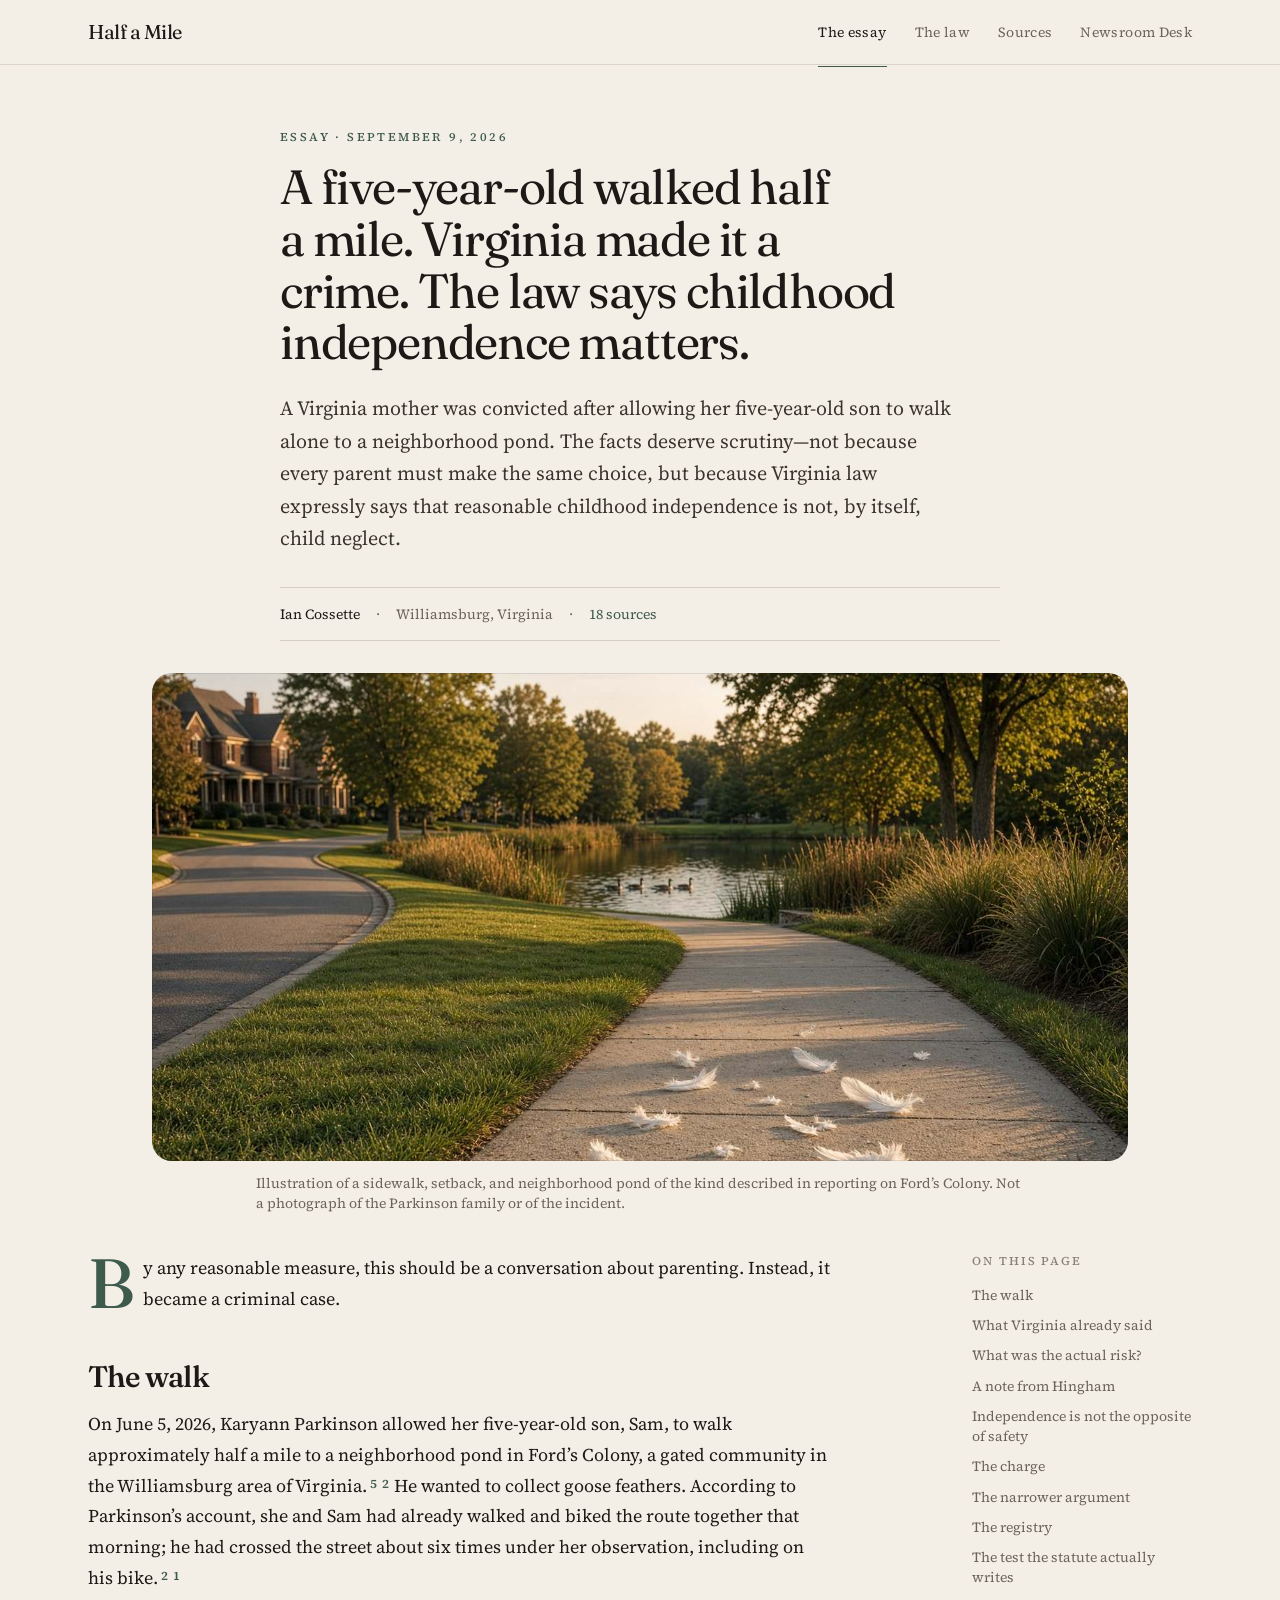
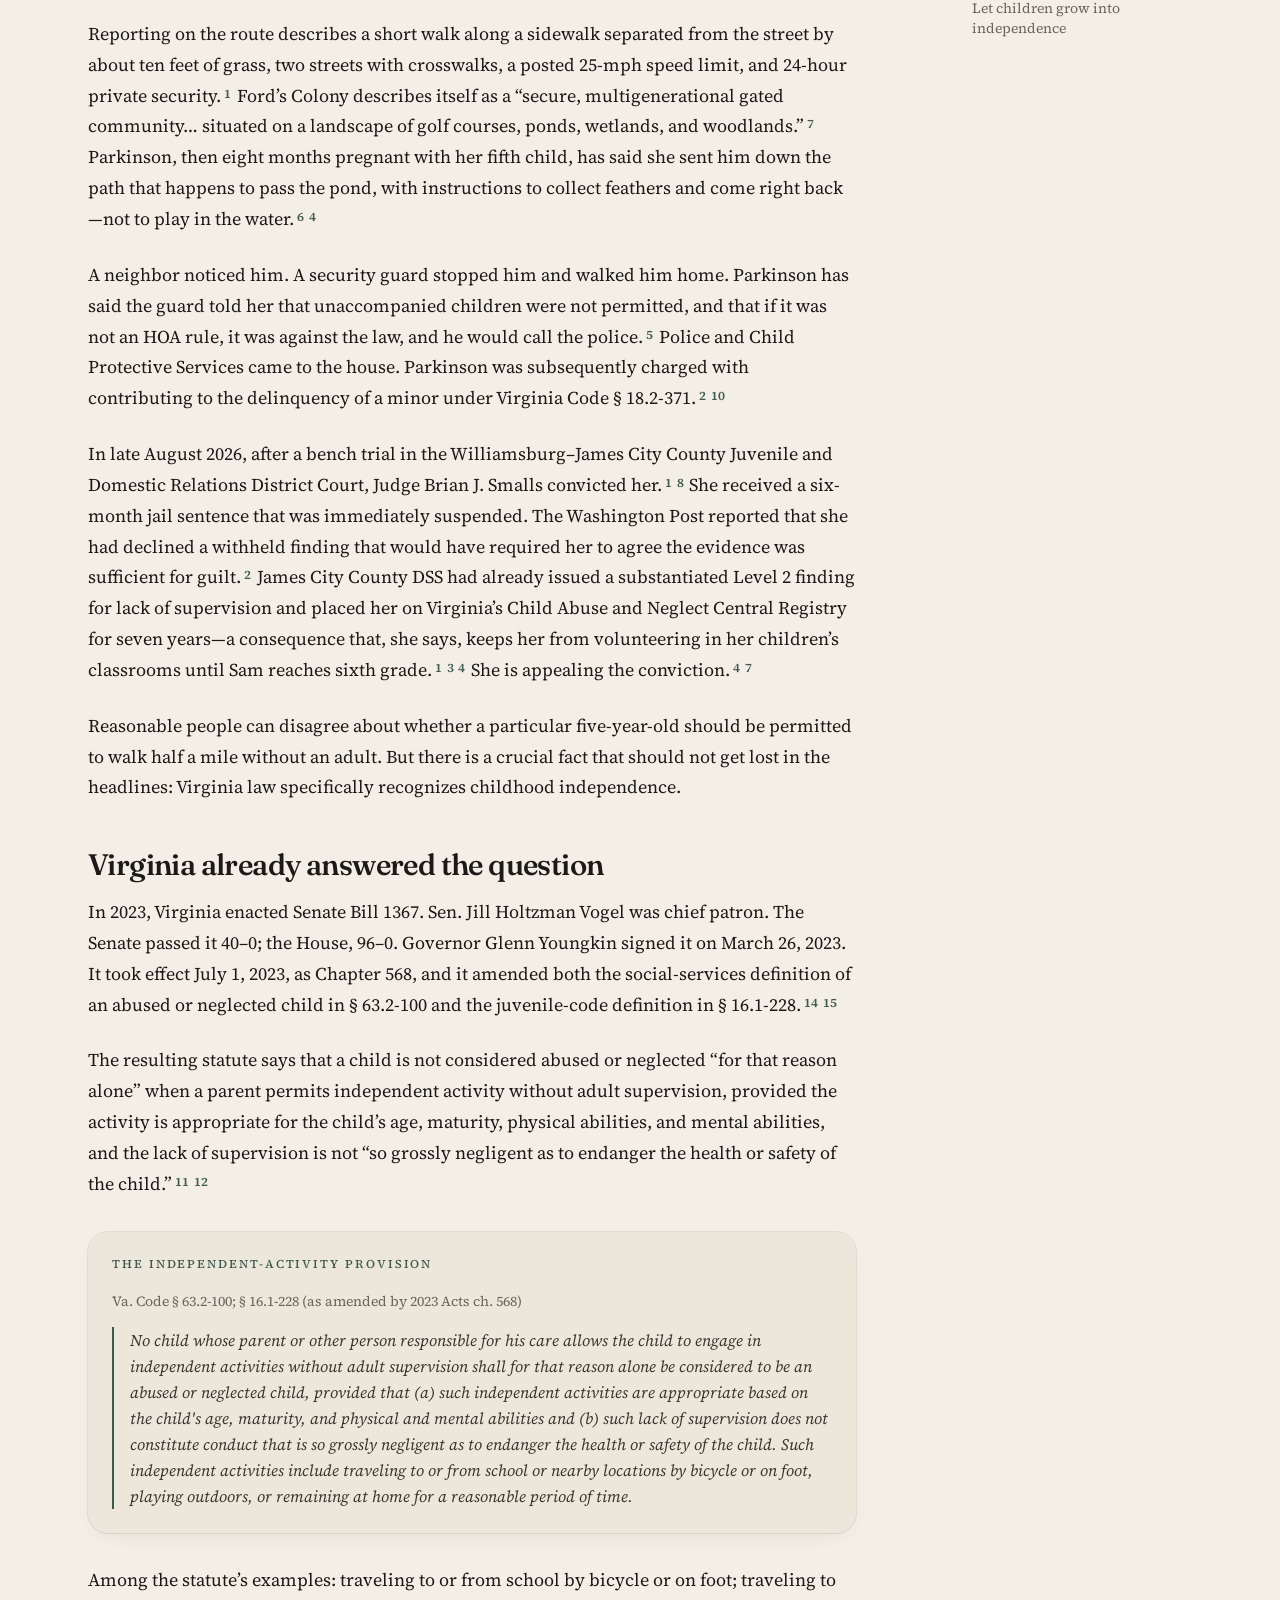
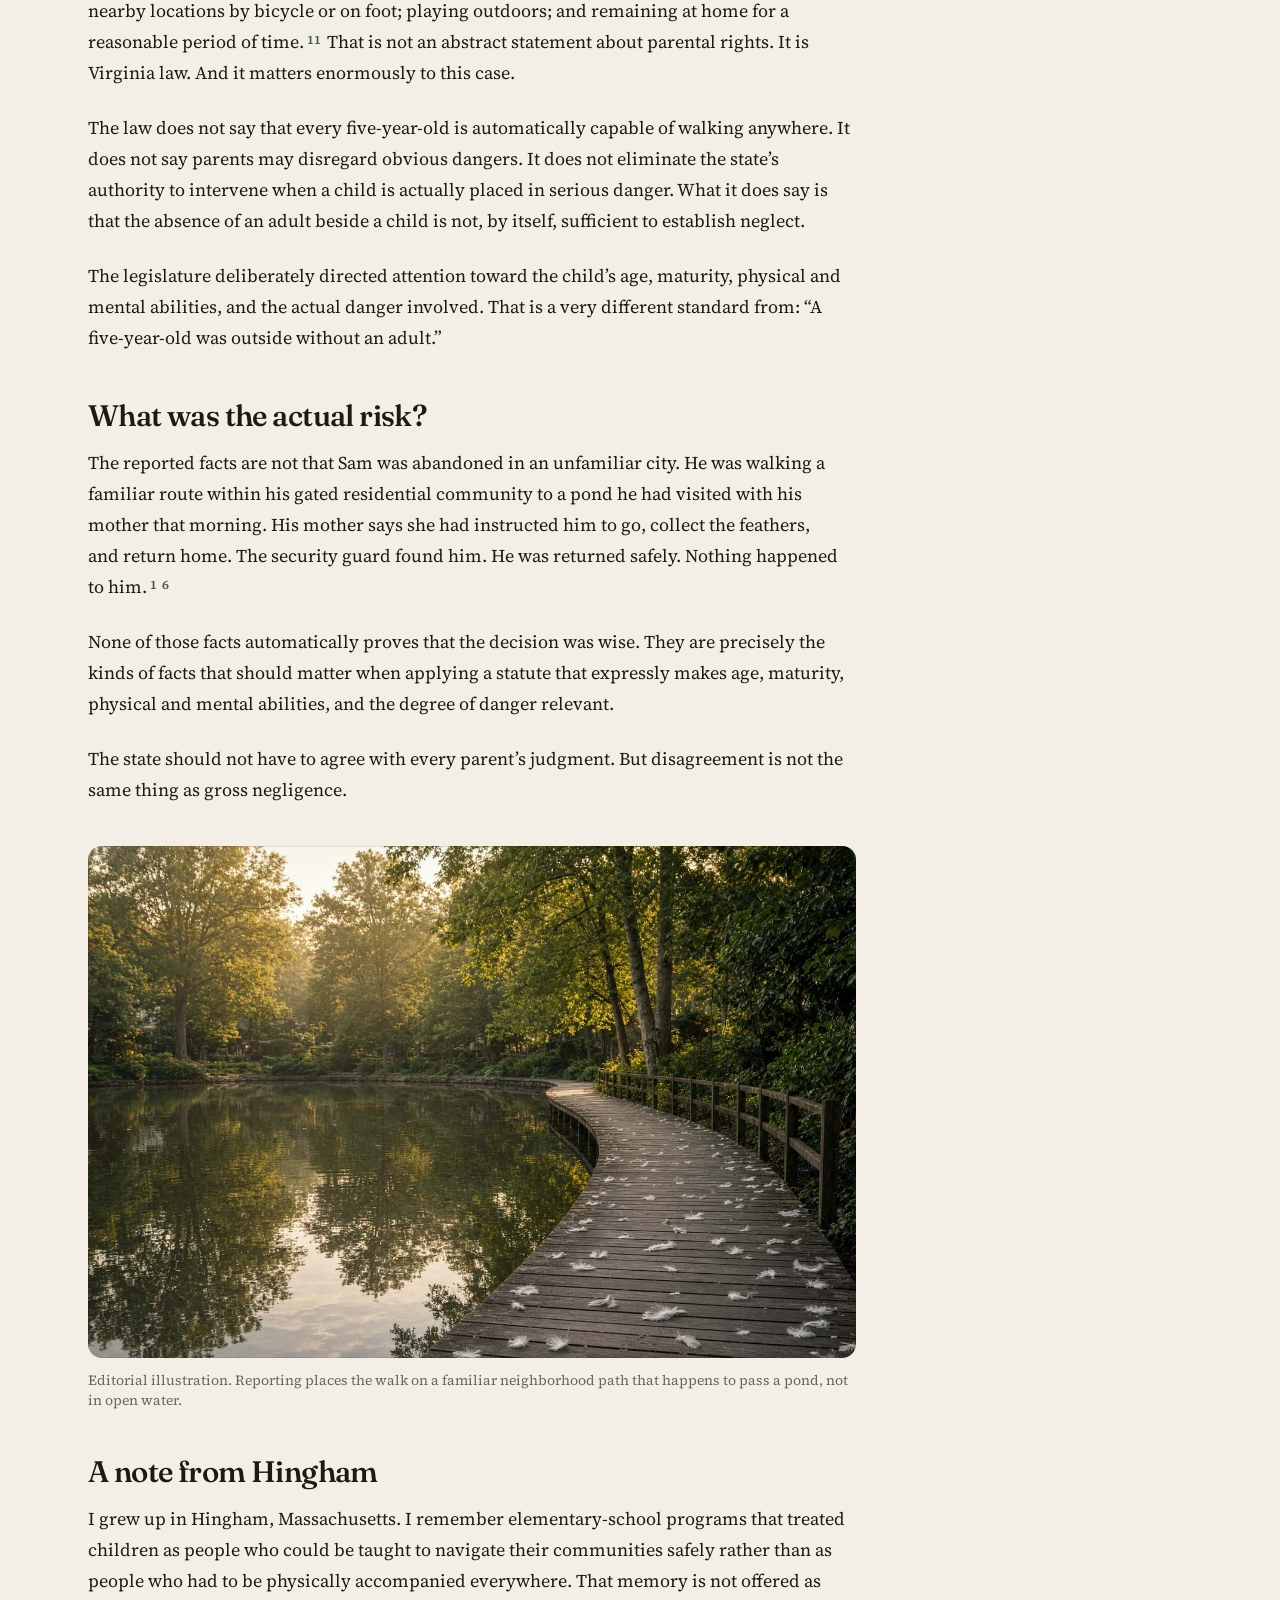
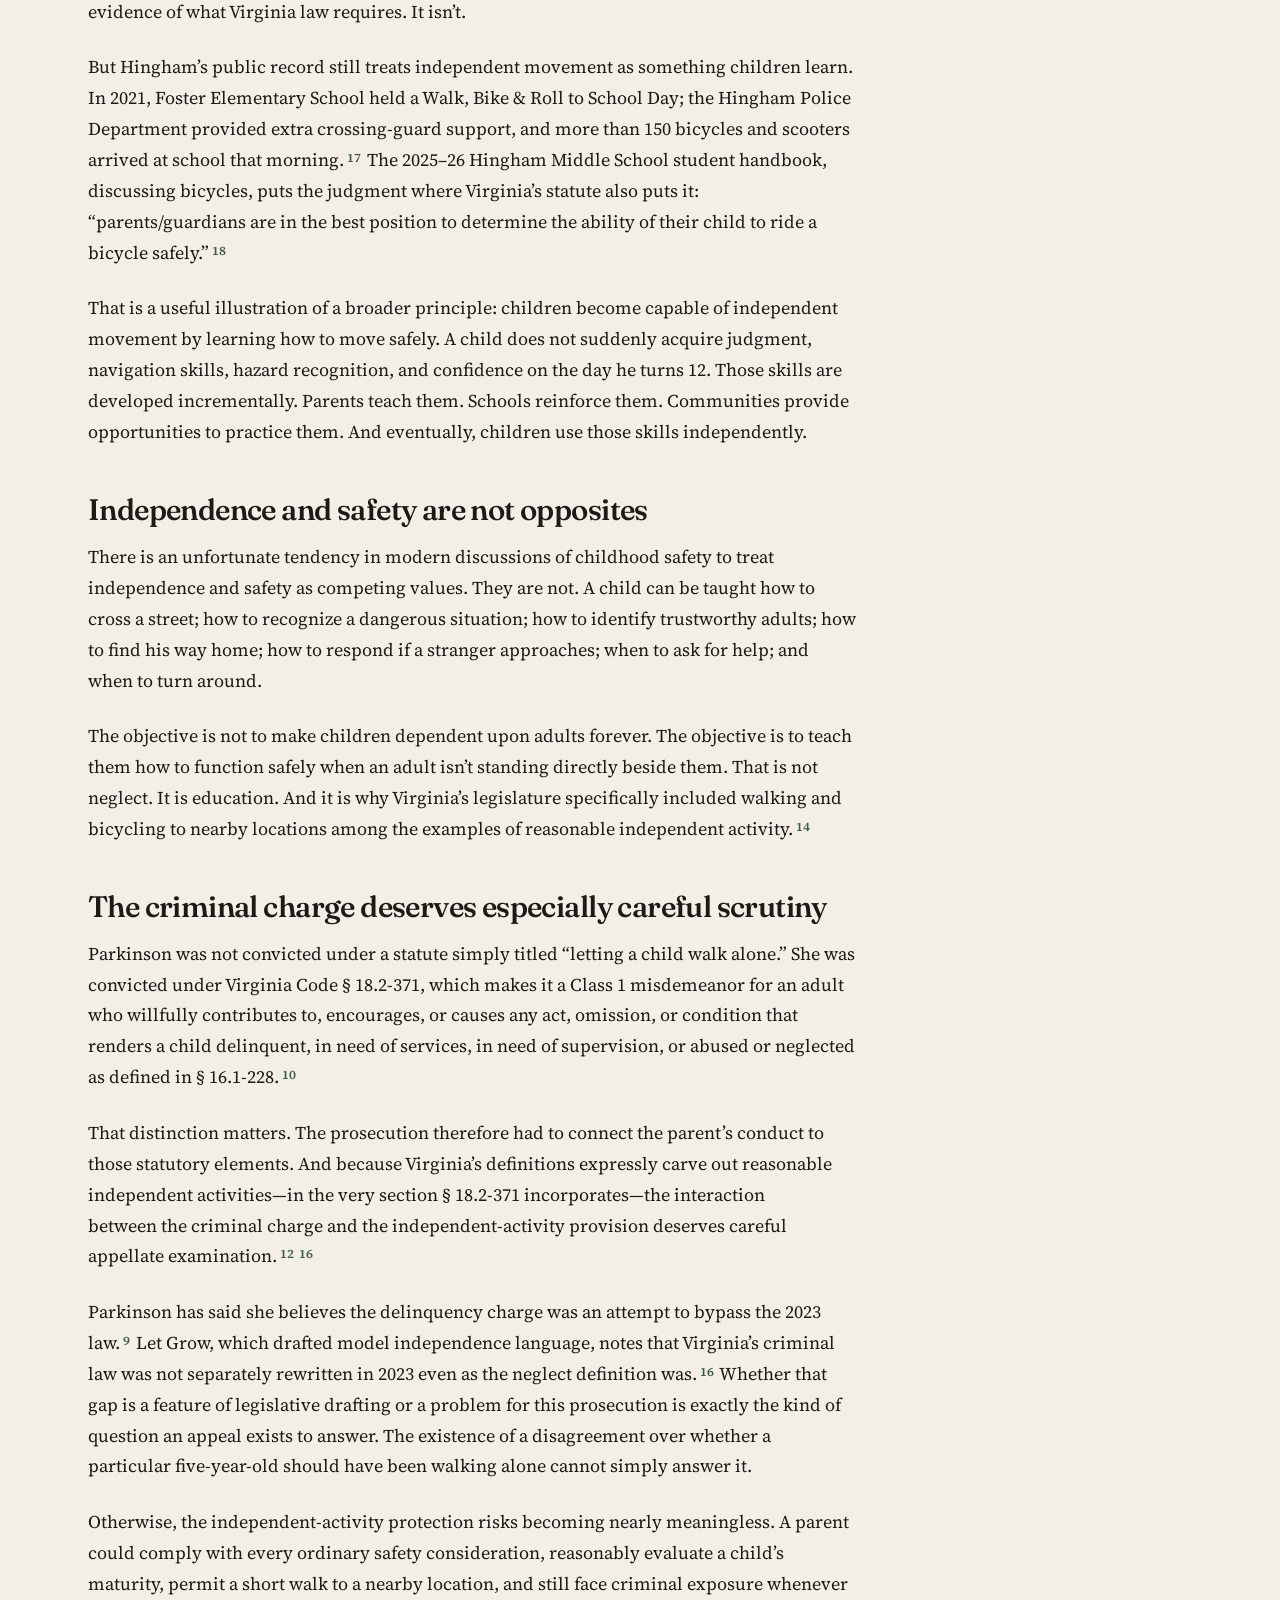
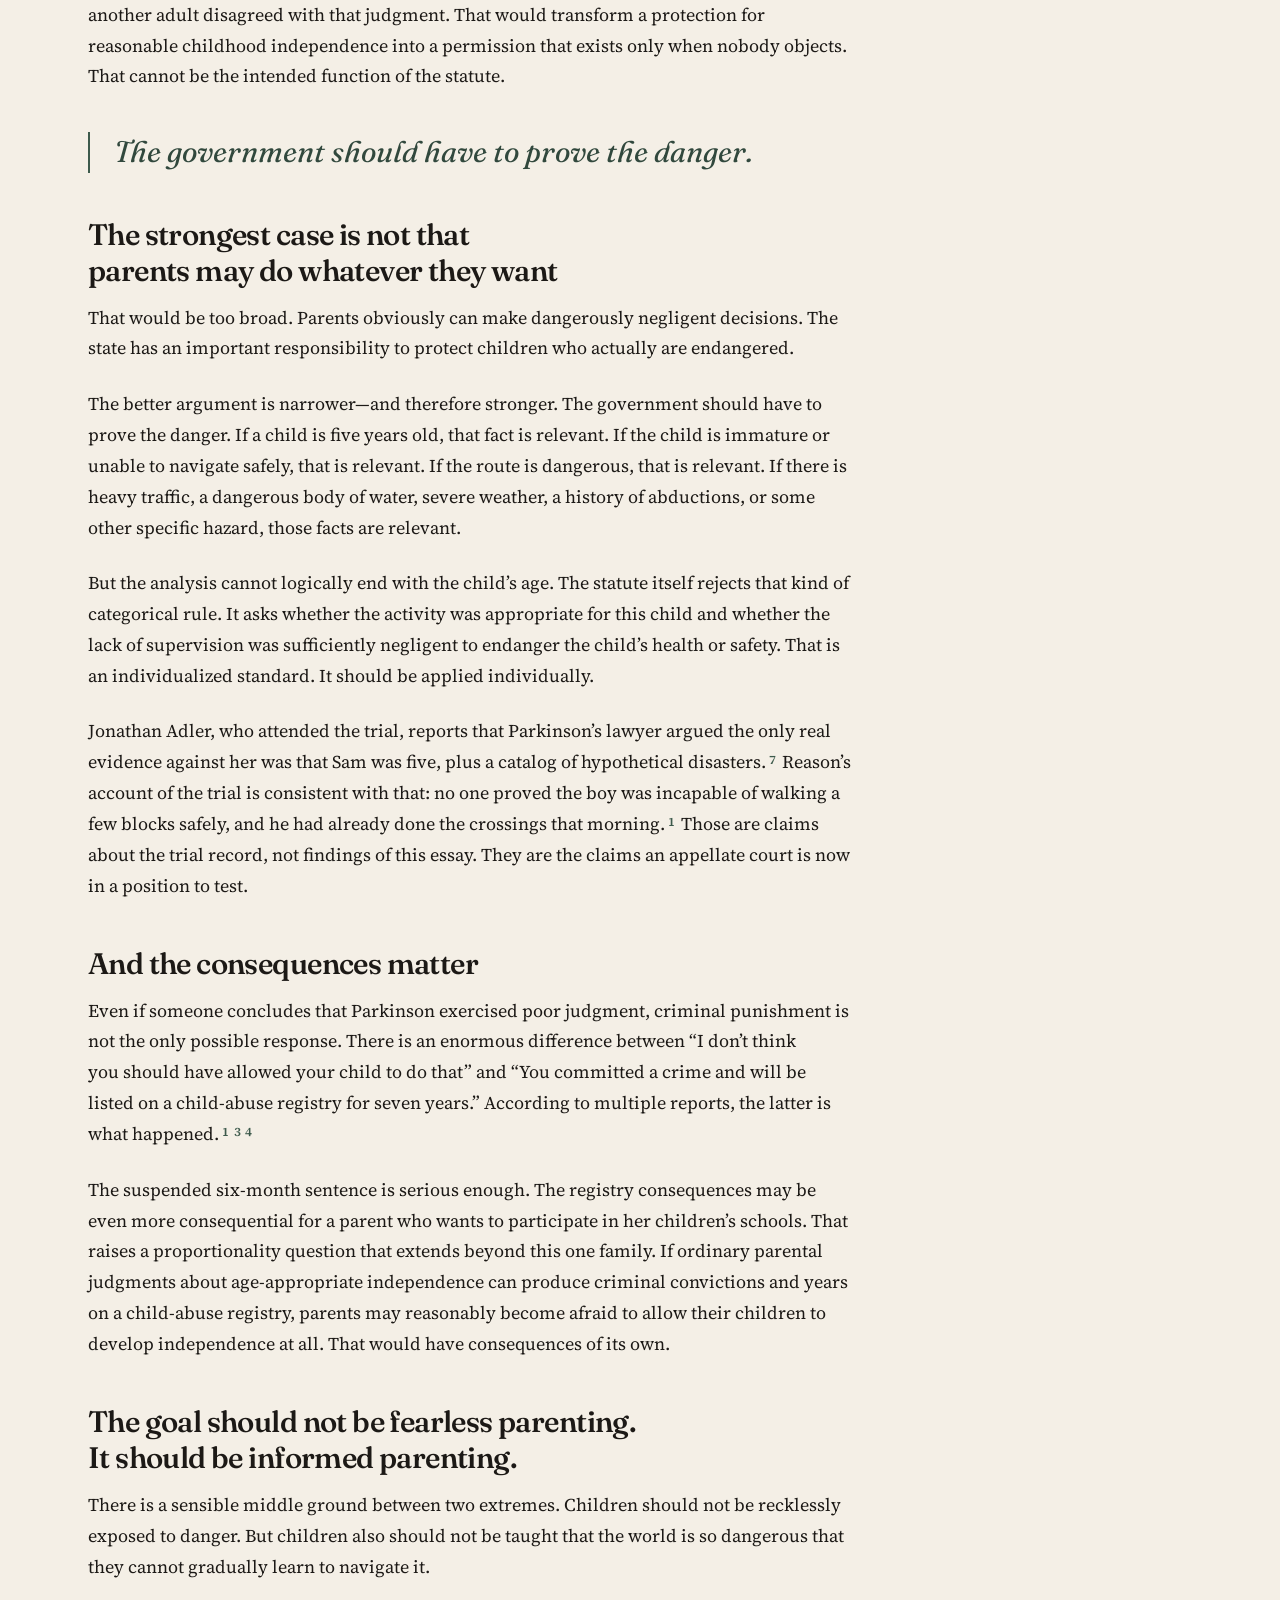
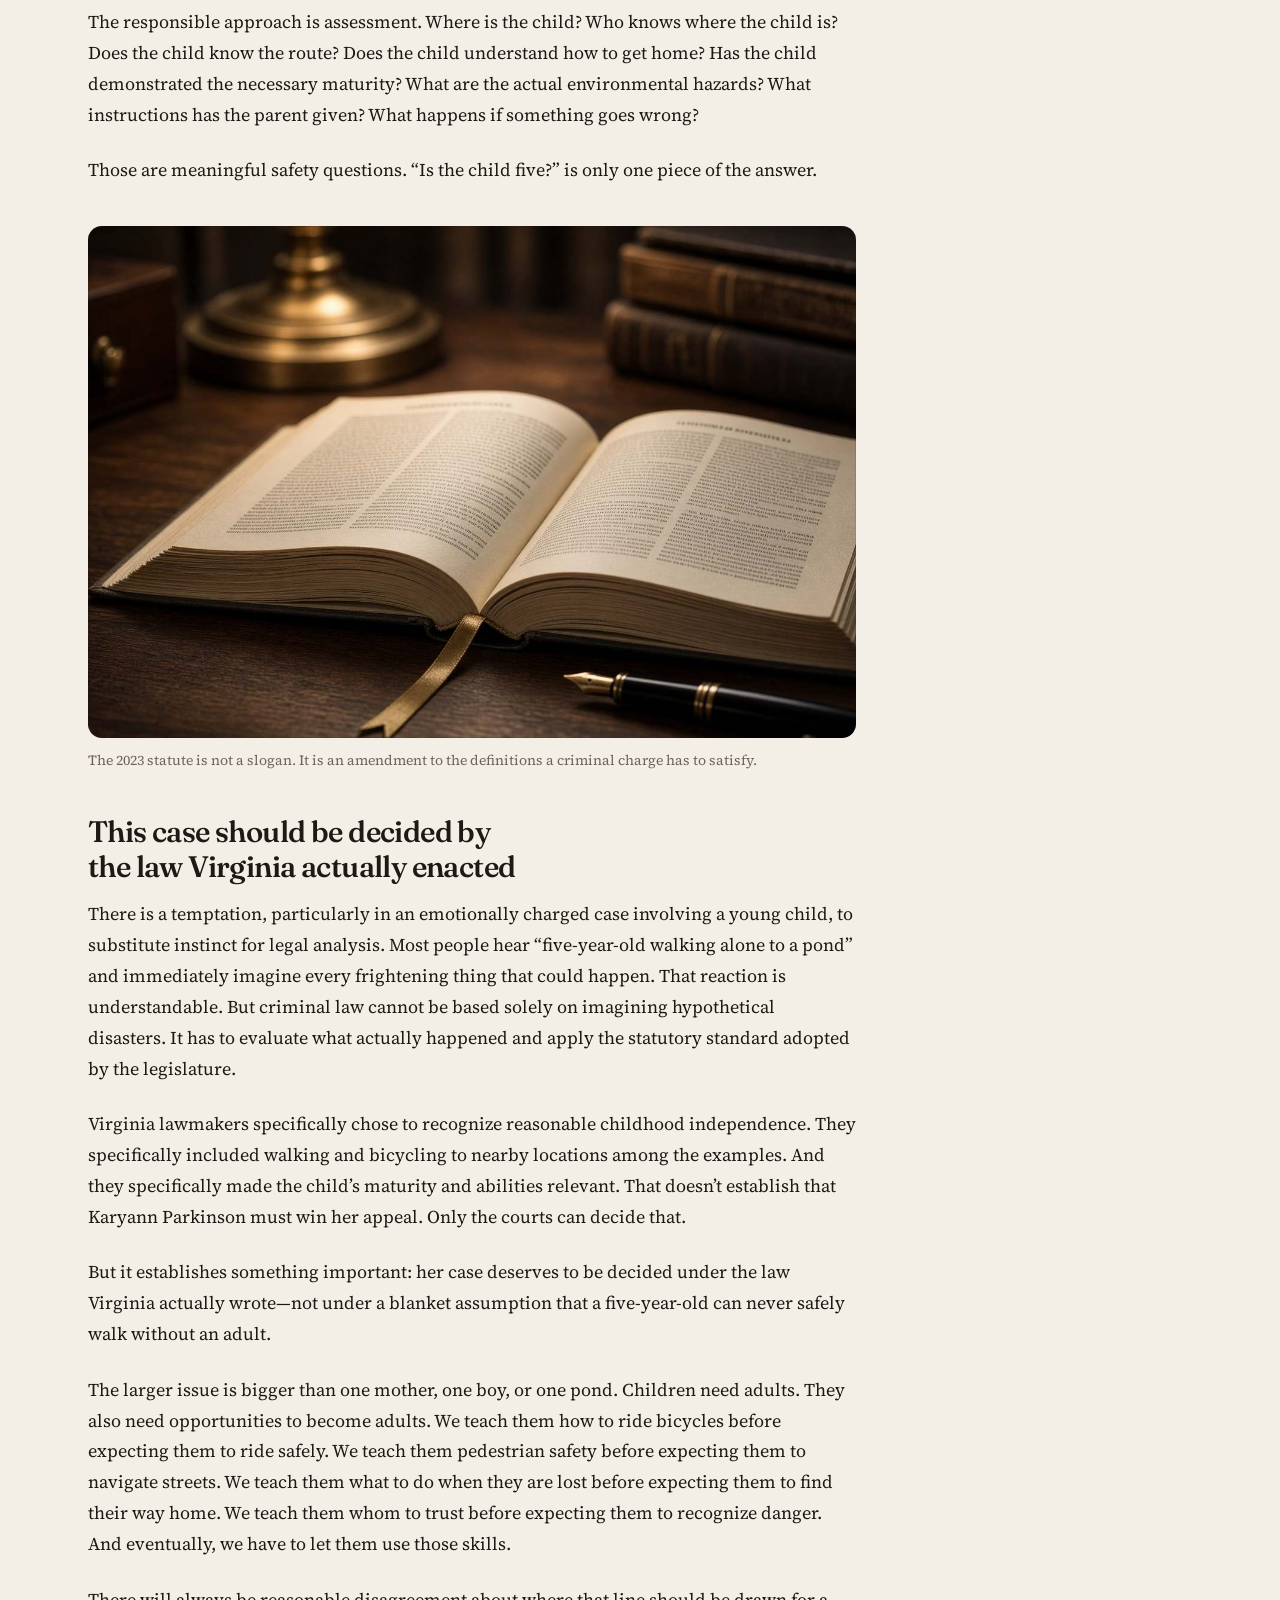
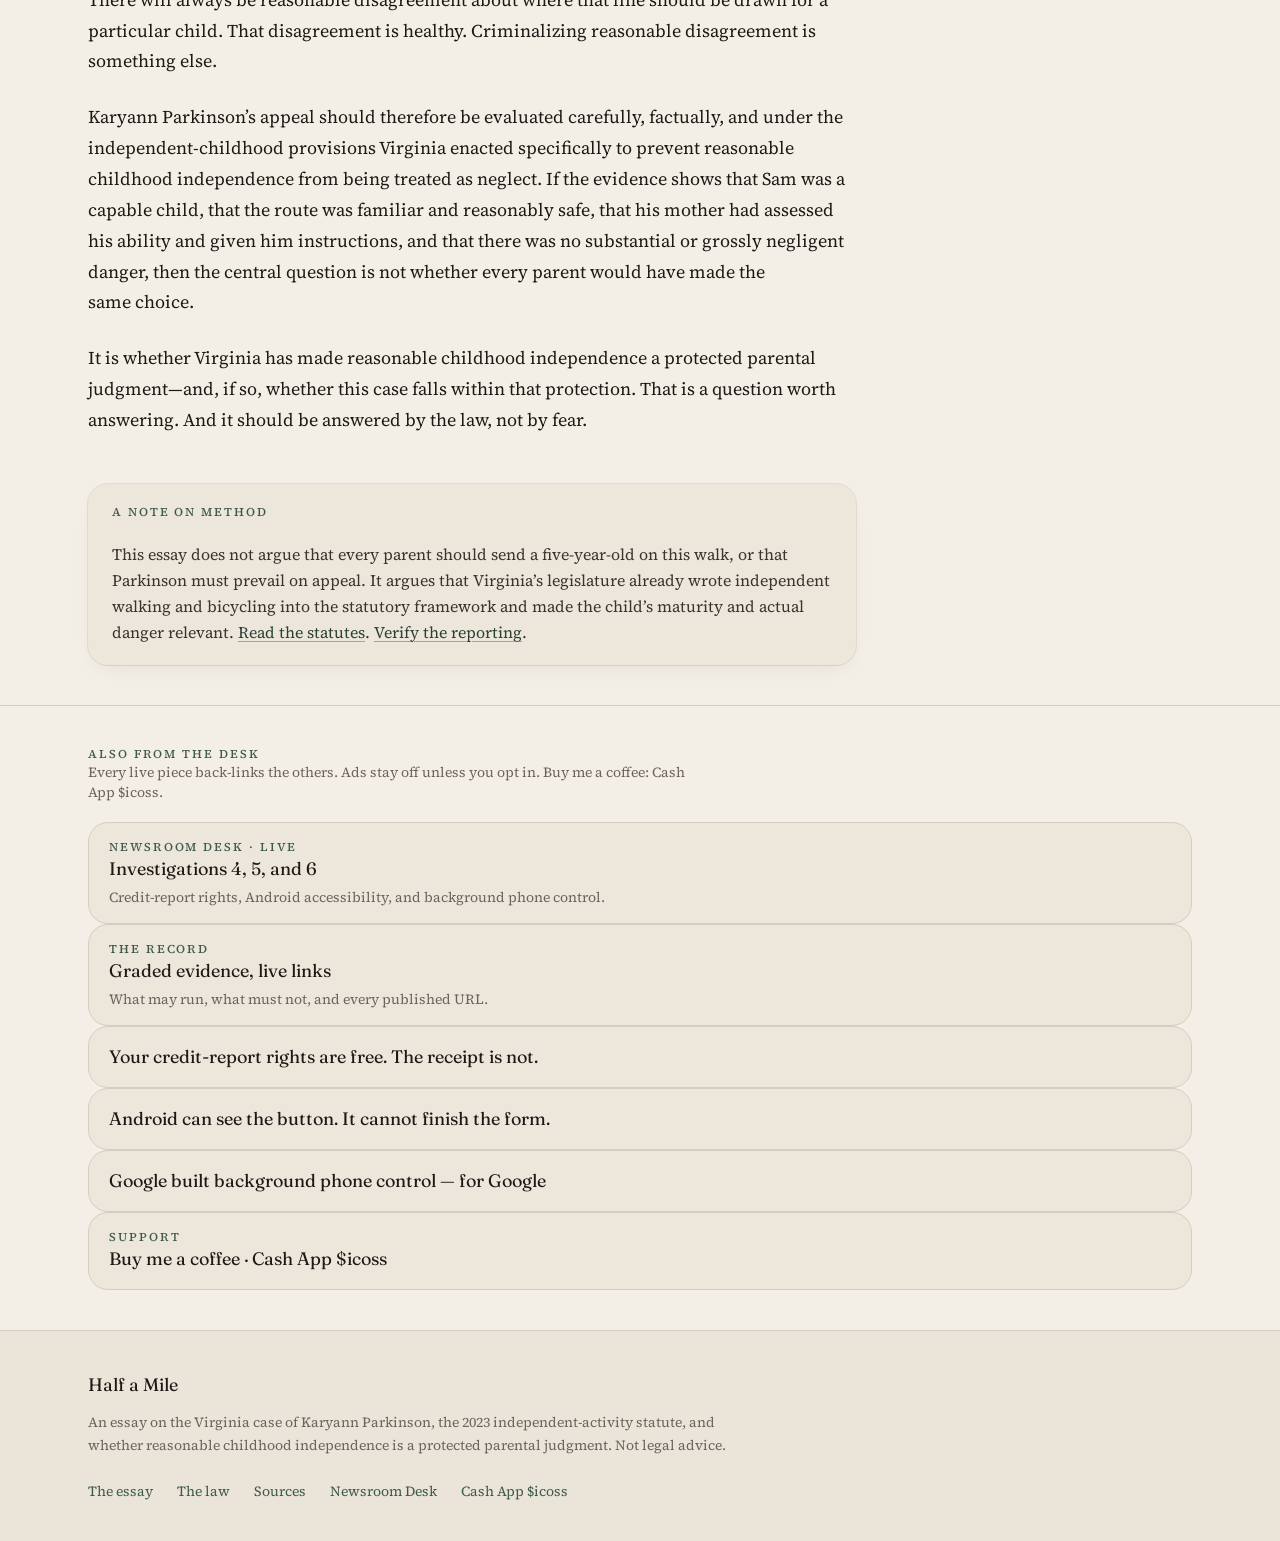
==== commit 1fc9fecd: "Publish Newsroom Desk beside Half a Mile and back-link the edition. Stories 4–6, the record, and Cas" ====
--- a/index.html
+++ b/index.html
@@ -19,6 +19,7 @@
         <a href="./" class="relative py-2 text-sm tracking-wide text-ink">The essay<span class="absolute inset-x-0 -bottom-[17px] h-px bg-forest"></span></a>
         <a href="law/" class="relative py-2 text-sm tracking-wide text-muted hover:text-ink">The law</a>
         <a href="sources/" class="relative py-2 text-sm tracking-wide text-muted hover:text-ink">Sources</a>
+        <a href="/desk/" class="relative py-2 text-sm tracking-wide text-muted hover:text-ink">Newsroom Desk</a>
       </nav>
       <button type="button" id="menu-btn" class="relative inline-flex size-11 items-center justify-center text-ink md:hidden" aria-label="Open menu" aria-expanded="false">
         <svg id="icon-open" xmlns="http://www.w3.org/2000/svg" width="20" height="20" viewBox="0 0 24 24" fill="none" stroke="currentColor" stroke-width="1.75"><path d="M4 5h16M4 12h16M4 19h16"/></svg>
@@ -29,11 +30,37 @@
       <a href="./" class="block px-1 py-3 text-base text-ink">The essay</a>
       <a href="law/" class="block px-1 py-3 text-base text-muted">The law</a>
       <a href="sources/" class="block px-1 py-3 text-base text-muted">Sources</a>
+      <a href="/desk/" class="block px-1 py-3 text-base text-muted">Newsroom Desk</a>
     </nav>
   </header>
   <main>
 <!--$--><article><header class="mx-auto max-w-3xl px-4 pt-10 sm:px-6 sm:pt-16"><p class="text-xs font-medium tracking-[0.2em] text-forest uppercase">Essay · September 9, 2026</p><h1 class="mt-4 font-display text-[2.15rem] leading-[1.12] tracking-tight text-ink sm:text-5xl sm:leading-[1.08]">A five-year-old walked half a mile. Virginia made it a crime. The law says childhood independence matters.</h1><p class="mt-6 max-w-2xl text-lg leading-relaxed text-ink-soft sm:text-xl">A Virginia mother was convicted after allowing her five-year-old son to walk alone to a neighborhood pond. The facts deserve scrutiny—not because every parent must make the same choice, but because Virginia law expressly says that reasonable childhood independence is not, by itself, child neglect.</p><div class="mt-8 flex flex-wrap items-center gap-x-4 gap-y-1 border-y border-rule py-4 text-sm text-muted"><span class="text-ink">Ian Cossette</span><span aria-hidden="true">·</span><span>Williamsburg, Virginia</span><span aria-hidden="true">·</span><a href="sources/" class="text-forest hover:underline">18 sources</a></div></header><figure class="mx-auto mt-8 max-w-5xl px-0 sm:px-6"><div class="overflow-hidden sm:rounded-xl"><img src="images/path-pond.jpg" alt="A quiet residential sidewalk separated from a low-speed road by a strip of grass, with a neighborhood pond in the distance." class="aspect-[16/8] w-full object-cover outline outline-1 -outline-offset-1 outline-ink/10"></div><figcaption class="mx-auto mt-3 max-w-3xl px-4 text-sm text-muted sm:px-0">Illustration of a sidewalk, setback, and neighborhood pond of the kind described in reporting on Ford’s Colony. Not a photograph of the Parkinson family or of the incident.</figcaption></figure><div class="mx-auto grid max-w-6xl gap-10 px-4 py-10 sm:px-6 lg:grid-cols-[minmax(0,1fr)_220px]"><div class="article-prose mx-auto max-w-3xl text-[1.125rem] leading-[1.72] text-ink lg:mx-0"><p class="drop-cap">By any reasonable measure, this should be a conversation about parenting. Instead, it became a criminal case.</p><h2 id="the-walk">The walk</h2><p>On June 5, 2026, Karyann Parkinson allowed her five-year-old son, Sam, to walk approximately half a mile to a neighborhood pond in Ford’s Colony, a gated community in the Williamsburg area of Virginia.<a title="USA Today, September 9, 2026" aria-label="Source 5: USA Today" href="sources/#usatoday" class="cite">5</a><a title="The Washington Post, September 6, 2026" aria-label="Source 2: The Washington Post" href="sources/#wapo" class="cite">2</a> He wanted to collect goose feathers. According to Parkinson’s account, she and Sam had already walked and biked the route together that morning; he had crossed the street about six times under her observation, including on his bike.<a title="The Washington Post, September 6, 2026" aria-label="Source 2: The Washington Post" href="sources/#wapo" class="cite">2</a><a title="Reason, September 2, 2026" aria-label="Source 1: Reason" href="sources/#reason" class="cite">1</a></p><p>Reporting on the route describes a short walk along a sidewalk separated from the street by about ten feet of grass, two streets with crosswalks, a posted 25-mph speed limit, and 24-hour private security.<a title="Reason, September 2, 2026" aria-label="Source 1: Reason" href="sources/#reason" class="cite">1</a> Ford’s Colony describes itself as a “secure, multigenerational gated community… situated on a landscape of golf courses, ponds, wetlands, and woodlands.”<a title="The Free Press, September 8, 2026" aria-label="Source 7: The Free Press" href="sources/#adler" class="cite">7</a> Parkinson, then eight months pregnant with her fifth child, has said she sent him down the path that happens to pass the pond, with instructions to collect feathers and come right back—not to play in the water.<a title="Fox News, September 6, 2026" aria-label="Source 6: Fox News" href="sources/#fox" class="cite">6</a><a title="CBS News, September 7, 2026" aria-label="Source 4: CBS News" href="sources/#cbs" class="cite">4</a></p><p>A neighbor noticed him. A security guard stopped him and walked him home. Parkinson has said the guard told her that unaccompanied children were not permitted, and that if it was not an HOA rule, it was against the law, and he would call the police.<a title="USA Today, September 9, 2026" aria-label="Source 5: USA Today" href="sources/#usatoday" class="cite">5</a> Police and Child Protective Services came to the house. Parkinson was subsequently charged with contributing to the delinquency of a minor under Virginia Code § 18.2-371.<a title="The Washington Post, September 6, 2026" aria-label="Source 2: The Washington Post" href="sources/#wapo" class="cite">2</a><a title="Code of Virginia" aria-label="Source 10: Code of Virginia" href="sources/#code371" class="cite">10</a></p><p>In late August 2026, after a bench trial in the Williamsburg–James City County Juvenile and Domestic Relations District Court, Judge Brian J. Smalls convicted her.<a title="Reason, September 2, 2026" aria-label="Source 1: Reason" href="sources/#reason" class="cite">1</a><a title="Reason (Volokh Conspiracy), September 8, 2026" aria-label="Source 8: Reason (Volokh Conspiracy)" href="sources/#volokh" class="cite">8</a> She received a six-month jail sentence that was immediately suspended. The Washington Post reported that she had declined a withheld finding that would have required her to agree the evidence was sufficient for guilt.<a title="The Washington Post, September 6, 2026" aria-label="Source 2: The Washington Post" href="sources/#wapo" class="cite">2</a> James City County DSS had already issued a substantiated Level 2 finding for lack of supervision and placed her on Virginia’s Child Abuse and Neglect Central Registry for seven years—a consequence that, she says, keeps her from volunteering in her children’s classrooms until Sam reaches sixth grade.<a title="Reason, September 2, 2026" aria-label="Source 1: Reason" href="sources/#reason" class="cite">1</a><a title="Business Insider, September 9, 2026" aria-label="Source 3: Business Insider" href="sources/#bi" class="cite">3</a><a title="CBS News, September 7, 2026" aria-label="Source 4: CBS News" href="sources/#cbs" class="cite">4</a> She is appealing the conviction.<a title="CBS News, September 7, 2026" aria-label="Source 4: CBS News" href="sources/#cbs" class="cite">4</a><a title="The Free Press, September 8, 2026" aria-label="Source 7: The Free Press" href="sources/#adler" class="cite">7</a></p><p>Reasonable people can disagree about whether a particular five-year-old should be permitted to walk half a mile without an adult. But there is a crucial fact that should not get lost in the headlines: Virginia law specifically recognizes childhood independence.</p><h2 id="the-statute">Virginia already answered the question</h2><p>In 2023, Virginia enacted Senate Bill 1367. Sen. Jill Holtzman Vogel was chief patron. The Senate passed it 40–0; the House, 96–0. Governor Glenn Youngkin signed it on March 26, 2023. It took effect July 1, 2023, as Chapter 568, and it amended both the social-services definition of an abused or neglected child in § 63.2-100 and the juvenile-code definition in § 16.1-228.<a title="Virginia Legislative Information System, Chapter 568, approved March 26, 2023; effective July 1, 2023" aria-label="Source 14: Virginia Legislative Information System" href="sources/#sb1367" class="cite">14</a><a title="LegiScan" aria-label="Source 15: LegiScan" href="sources/#legiscan" class="cite">15</a></p><p>The resulting statute says that a child is not considered abused or neglected “for that reason alone” when a parent permits independent activity without adult supervision, provided the activity is appropriate for the child’s age, maturity, physical abilities, and mental abilities, and the lack of supervision is not “so grossly negligent as to endanger the health or safety of the child.”<a title="Code of Virginia" aria-label="Source 11: Code of Virginia" href="sources/#code100" class="cite">11</a><a title="Code of Virginia" aria-label="Source 12: Code of Virginia" href="sources/#code228" class="cite">12</a></p><aside class="my-8 rounded-xl bg-card px-5 py-5 shadow-[var(--shadow-border)] sm:px-6 sm:py-6"><p class="text-xs font-medium tracking-[0.16em] text-forest uppercase">The independent-activity provision</p><p class="mt-1 text-sm text-muted">Va. Code § 63.2-100; § 16.1-228 (as amended by 2023 Acts ch. 568)</p><blockquote class="mt-4 border-l-2 border-forest pl-4 text-[0.98rem] leading-relaxed text-ink-soft italic sm:text-base">No child whose parent or other person responsible for his care allows the child to engage in independent activities without adult supervision shall for that reason alone be considered to be an abused or neglected child, provided that (a) such independent activities are appropriate based on the child's age, maturity, and physical and mental abilities and (b) such lack of supervision does not constitute conduct that is so grossly negligent as to endanger the health or safety of the child. Such independent activities include traveling to or from school or nearby locations by bicycle or on foot, playing outdoors, or remaining at home for a reasonable period of time.</blockquote></aside><p>Among the statute’s examples: traveling to or from school by bicycle or on foot; traveling to nearby locations by bicycle or on foot; playing outdoors; and remaining at home for a reasonable period of time.<a title="Code of Virginia" aria-label="Source 11: Code of Virginia" href="sources/#code100" class="cite">11</a> That is not an abstract statement about parental rights. It is Virginia law. And it matters enormously to this case.</p><p>The law does not say that every five-year-old is automatically capable of walking anywhere. It does not say parents may disregard obvious dangers. It does not eliminate the state’s authority to intervene when a child is actually placed in serious danger. What it does say is that the absence of an adult beside a child is not, by itself, sufficient to establish neglect.</p><p>The legislature deliberately directed attention toward the child’s age, maturity, physical and mental abilities, and the actual danger involved. That is a very different standard from: “A five-year-old was outside without an adult.”</p><h2 id="the-risk">What was the actual risk?</h2><p>The reported facts are not that Sam was abandoned in an unfamiliar city. He was walking a familiar route within his gated residential community to a pond he had visited with his mother that morning. His mother says she had instructed him to go, collect the feathers, and return home. The security guard found him. He was returned safely. Nothing happened to him.<a title="Reason, September 2, 2026" aria-label="Source 1: Reason" href="sources/#reason" class="cite">1</a><a title="Fox News, September 6, 2026" aria-label="Source 6: Fox News" href="sources/#fox" class="cite">6</a></p><p>None of those facts automatically proves that the decision was wise. They are precisely the kinds of facts that should matter when applying a statute that expressly makes age, maturity, physical and mental abilities, and the degree of danger relevant.</p><p>The state should not have to agree with every parent’s judgment. But disagreement is not the same thing as gross negligence.</p><figure class="my-10"><div class="overflow-hidden rounded-lg"><img src="images/pond-feathers.jpg" alt="An empty wooden path along a still neighborhood pond at golden hour, with a few white feathers on the boards." class="aspect-[3/2] w-full object-cover outline outline-1 -outline-offset-1 outline-ink/10"></div><figcaption class="mt-3 text-sm text-muted">Editorial illustration. Reporting places the walk on a familiar neighborhood path that happens to pass a pond, not in open water.</figcaption></figure><h2 id="hingham">A note from Hingham</h2><p>I grew up in Hingham, Massachusetts. I remember elementary-school programs that treated children as people who could be taught to navigate their communities safely rather than as people who had to be physically accompanied everywhere. That memory is not offered as evidence of what Virginia law requires. It isn’t.</p><p>But Hingham’s public record still treats independent movement as something children learn. In 2021, Foster Elementary School held a Walk, Bike &amp; Roll to School Day; the Hingham Police Department provided extra crossing-guard support, and more than 150 bicycles and scooters arrived at school that morning.<a title="Hingham Anchor, October 19, 2021" aria-label="Source 17: Hingham Anchor" href="sources/#hingham-walk" class="cite">17</a> The 2025–26 Hingham Middle School student handbook, discussing bicycles, puts the judgment where Virginia’s statute also puts it: “parents/guardians are in the best position to determine the ability of their child to ride a bicycle safely.”<a title="Hingham Public Schools" aria-label="Source 18: Hingham Public Schools" href="sources/#hms-handbook" class="cite">18</a></p><p>That is a useful illustration of a broader principle: children become capable of independent movement by learning how to move safely. A child does not suddenly acquire judgment, navigation skills, hazard recognition, and confidence on the day he turns 12. Those skills are developed incrementally. Parents teach them. Schools reinforce them. Communities provide opportunities to practice them. And eventually, children use those skills independently.</p><h2 id="not-opposites">Independence and safety are not opposites</h2><p>There is an unfortunate tendency in modern discussions of childhood safety to treat independence and safety as competing values. They are not. A child can be taught how to cross a street; how to recognize a dangerous situation; how to identify trustworthy adults; how to find his way home; how to respond if a stranger approaches; when to ask for help; and when to turn around.</p><p>The objective is not to make children dependent upon adults forever. The objective is to teach them how to function safely when an adult isn’t standing directly beside them. That is not neglect. It is education. And it is why Virginia’s legislature specifically included walking and bicycling to nearby locations among the examples of reasonable independent activity.<a title="Virginia Legislative Information System, Chapter 568, approved March 26, 2023; effective July 1, 2023" aria-label="Source 14: Virginia Legislative Information System" href="sources/#sb1367" class="cite">14</a></p><h2 id="the-charge">The criminal charge deserves especially careful scrutiny</h2><p>Parkinson was not convicted under a statute simply titled “letting a child walk alone.” She was convicted under Virginia Code § 18.2-371, which makes it a Class 1 misdemeanor for an adult who willfully contributes to, encourages, or causes any act, omission, or condition that renders a child delinquent, in need of services, in need of supervision, or abused or neglected as defined in § 16.1-228.<a title="Code of Virginia" aria-label="Source 10: Code of Virginia" href="sources/#code371" class="cite">10</a></p><p>That distinction matters. The prosecution therefore had to connect the parent’s conduct to those statutory elements. And because Virginia’s definitions expressly carve out reasonable independent activities—in the very section § 18.2-371 incorporates—the interaction between the criminal charge and the independent-activity provision deserves careful appellate examination.<a title="Code of Virginia" aria-label="Source 12: Code of Virginia" href="sources/#code228" class="cite">12</a><a title="Let Grow" aria-label="Source 16: Let Grow" href="sources/#letgrow" class="cite">16</a></p><p>Parkinson has said she believes the delinquency charge was an attempt to bypass the 2023 law.<a title="Deseret News, September 8, 2026" aria-label="Source 9: Deseret News" href="sources/#deseret" class="cite">9</a> Let Grow, which drafted model independence language, notes that Virginia’s criminal law was not separately rewritten in 2023 even as the neglect definition was.<a title="Let Grow" aria-label="Source 16: Let Grow" href="sources/#letgrow" class="cite">16</a> Whether that gap is a feature of legislative drafting or a problem for this prosecution is exactly the kind of question an appeal exists to answer. The existence of a disagreement over whether a particular five-year-old should have been walking alone cannot simply answer it.</p><p>Otherwise, the independent-activity protection risks becoming nearly meaningless. A parent could comply with every ordinary safety consideration, reasonably evaluate a child’s maturity, permit a short walk to a nearby location, and still face criminal exposure whenever another adult disagreed with that judgment. That would transform a protection for reasonable childhood independence into a permission that exists only when nobody objects. That cannot be the intended function of the statute.</p><blockquote class="my-10 border-l-2 border-forest pl-5 sm:pl-6"><p class="font-display text-2xl leading-snug text-quote italic sm:text-[1.85rem]">The government should have to prove the danger.</p></blockquote><h2 id="the-narrow-case">The strongest case is not that parents may do whatever they want</h2><p>That would be too broad. Parents obviously can make dangerously negligent decisions. The state has an important responsibility to protect children who actually are endangered.</p><p>The better argument is narrower—and therefore stronger. The government should have to prove the danger. If a child is five years old, that fact is relevant. If the child is immature or unable to navigate safely, that is relevant. If the route is dangerous, that is relevant. If there is heavy traffic, a dangerous body of water, severe weather, a history of abductions, or some other specific hazard, those facts are relevant.</p><p>But the analysis cannot logically end with the child’s age. The statute itself rejects that kind of categorical rule. It asks whether the activity was appropriate for this child and whether the lack of supervision was sufficiently negligent to endanger the child’s health or safety. That is an individualized standard. It should be applied individually.</p><p>Jonathan Adler, who attended the trial, reports that Parkinson’s lawyer argued the only real evidence against her was that Sam was five, plus a catalog of hypothetical disasters.<a title="The Free Press, September 8, 2026" aria-label="Source 7: The Free Press" href="sources/#adler" class="cite">7</a> Reason’s account of the trial is consistent with that: no one proved the boy was incapable of walking a few blocks safely, and he had already done the crossings that morning.<a title="Reason, September 2, 2026" aria-label="Source 1: Reason" href="sources/#reason" class="cite">1</a> Those are claims about the trial record, not findings of this essay. They are the claims an appellate court is now in a position to test.</p><h2 id="consequences">And the consequences matter</h2><p>Even if someone concludes that Parkinson exercised poor judgment, criminal punishment is not the only possible response. There is an enormous difference between “I don’t think you should have allowed your child to do that” and “You committed a crime and will be listed on a child-abuse registry for seven years.” According to multiple reports, the latter is what happened.<a title="Reason, September 2, 2026" aria-label="Source 1: Reason" href="sources/#reason" class="cite">1</a><a title="Business Insider, September 9, 2026" aria-label="Source 3: Business Insider" href="sources/#bi" class="cite">3</a><a title="CBS News, September 7, 2026" aria-label="Source 4: CBS News" href="sources/#cbs" class="cite">4</a></p><p>The suspended six-month sentence is serious enough. The registry consequences may be even more consequential for a parent who wants to participate in her children’s schools. That raises a proportionality question that extends beyond this one family. If ordinary parental judgments about age-appropriate independence can produce criminal convictions and years on a child-abuse registry, parents may reasonably become afraid to allow their children to develop independence at all. That would have consequences of its own.</p><h2 id="the-test">The goal should not be fearless parenting. It should be informed parenting.</h2><p>There is a sensible middle ground between two extremes. Children should not be recklessly exposed to danger. But children also should not be taught that the world is so dangerous that they cannot gradually learn to navigate it.</p><p>The responsible approach is assessment. Where is the child? Who knows where the child is? Does the child know the route? Does the child understand how to get home? Has the child demonstrated the necessary maturity? What are the actual environmental hazards? What instructions has the parent given? What happens if something goes wrong?</p><p>Those are meaningful safety questions. “Is the child five?” is only one piece of the answer.</p><figure class="my-10"><div class="overflow-hidden rounded-lg"><img src="images/statute-desk.jpg" alt="An open volume of a legal code on a wooden desk under a warm lamp." class="aspect-[3/2] w-full object-cover outline outline-1 -outline-offset-1 outline-ink/10"></div><figcaption class="mt-3 text-sm text-muted">The 2023 statute is not a slogan. It is an amendment to the definitions a criminal charge has to satisfy.</figcaption></figure><h2 id="close">This case should be decided by the law Virginia actually enacted</h2><p>There is a temptation, particularly in an emotionally charged case involving a young child, to substitute instinct for legal analysis. Most people hear “five-year-old walking alone to a pond” and immediately imagine every frightening thing that could happen. That reaction is understandable. But criminal law cannot be based solely on imagining hypothetical disasters. It has to evaluate what actually happened and apply the statutory standard adopted by the legislature.</p><p>Virginia lawmakers specifically chose to recognize reasonable childhood independence. They specifically included walking and bicycling to nearby locations among the examples. And they specifically made the child’s maturity and abilities relevant. That doesn’t establish that Karyann Parkinson must win her appeal. Only the courts can decide that.</p><p>But it establishes something important: her case deserves to be decided under the law Virginia actually wrote—not under a blanket assumption that a five-year-old can never safely walk without an adult.</p><p>The larger issue is bigger than one mother, one boy, or one pond. Children need adults. They also need opportunities to become adults. We teach them how to ride bicycles before expecting them to ride safely. We teach them pedestrian safety before expecting them to navigate streets. We teach them what to do when they are lost before expecting them to find their way home. We teach them whom to trust before expecting them to recognize danger. And eventually, we have to let them use those skills.</p><p>There will always be reasonable disagreement about where that line should be drawn for a particular child. That disagreement is healthy. Criminalizing reasonable disagreement is something else.</p><p>Karyann Parkinson’s appeal should therefore be evaluated carefully, factually, and under the independent-childhood provisions Virginia enacted specifically to prevent reasonable childhood independence from being treated as neglect. If the evidence shows that Sam was a capable child, that the route was familiar and reasonably safe, that his mother had assessed his ability and given him instructions, and that there was no substantial or grossly negligent danger, then the central question is not whether every parent would have made the same choice.</p><p>It is whether Virginia has made reasonable childhood independence a protected parental judgment—and, if so, whether this case falls within that protection. That is a question worth answering. And it should be answered by the law, not by fear.</p><div class="mt-12 rounded-xl bg-card px-5 py-5 text-base leading-relaxed text-ink-soft shadow-[var(--shadow-border)] sm:px-6"><p class="text-xs font-medium tracking-[0.16em] text-forest uppercase">A note on method</p><p class="mt-3">This essay does not argue that every parent should send a five-year-old on this walk, or that Parkinson must prevail on appeal. It argues that Virginia’s legislature already wrote independent walking and bicycling into the statutory framework and made the child’s maturity and actual danger relevant.<!-- --> <a href="law/" class="inline-link">Read the statutes</a>.<!-- --> <a href="sources/" class="inline-link">Verify the reporting</a>.</p></div></div><aside class="hidden lg:block"><nav class="sticky top-24 text-sm" aria-label="On this page"><p class="text-xs font-medium tracking-[0.16em] text-faint uppercase">On this page</p><ol class="mt-4 space-y-2.5 text-muted"><li><a href="#the-walk" class="leading-snug transition-colors duration-150 hover:text-ink">The walk</a></li><li><a href="#the-statute" class="leading-snug transition-colors duration-150 hover:text-ink">What Virginia already said</a></li><li><a href="#the-risk" class="leading-snug transition-colors duration-150 hover:text-ink">What was the actual risk?</a></li><li><a href="#hingham" class="leading-snug transition-colors duration-150 hover:text-ink">A note from Hingham</a></li><li><a href="#not-opposites" class="leading-snug transition-colors duration-150 hover:text-ink">Independence is not the opposite of safety</a></li><li><a href="#the-charge" class="leading-snug transition-colors duration-150 hover:text-ink">The charge</a></li><li><a href="#the-narrow-case" class="leading-snug transition-colors duration-150 hover:text-ink">The narrower argument</a></li><li><a href="#consequences" class="leading-snug transition-colors duration-150 hover:text-ink">The registry</a></li><li><a href="#the-test" class="leading-snug transition-colors duration-150 hover:text-ink">The test the statute actually writes</a></li><li><a href="#close" class="leading-snug transition-colors duration-150 hover:text-ink">Let children grow into independence</a></li></ol></nav></aside></div></article><!--/$-->
   </main>
+  
+  <section class="border-t border-rule bg-paper">
+    <div class="mx-auto max-w-6xl px-4 py-10 sm:px-6">
+      <p class="text-xs font-medium tracking-[0.16em] text-forest uppercase">Also from the desk</p>
+      <p class="mt-2 max-w-2xl text-sm text-muted">Every live piece back-links the others. Ads stay off unless you opt in. Buy me a coffee: Cash App $icoss.</p>
+      <div class="mt-5 grid gap-4 md:grid-cols-2">
+        <a href="https://newsroom-desk.vercel.app/" class="rounded-xl border border-rule bg-card px-5 py-4 hover:bg-paper">
+          <p class="text-xs font-medium tracking-[0.16em] text-forest uppercase">Newsroom Desk · live</p>
+          <p class="mt-2 font-display text-lg text-ink">Investigations 4, 5, and 6</p>
+          <p class="mt-1 text-sm text-muted">Credit-report rights, Android accessibility, and background phone control.</p>
+        </a>
+        <a href="https://newsroom-desk.vercel.app/record/" class="rounded-xl border border-rule bg-card px-5 py-4 hover:bg-paper">
+          <p class="text-xs font-medium tracking-[0.16em] text-forest uppercase">The record</p>
+          <p class="mt-2 font-display text-lg text-ink">Graded evidence, live links</p>
+          <p class="mt-1 text-sm text-muted">What may run, what must not, and every published URL.</p>
+        </a>
+        <a href="https://newsroom-desk.vercel.app/story/the-cost-of-proving-youre-right/" class="rounded-xl border border-rule bg-card px-5 py-4 hover:bg-paper"><p class="mt-0 font-display text-lg text-ink">Your credit-report rights are free. The receipt is not.</p></a><a href="https://newsroom-desk.vercel.app/story/android-can-see-the-button/" class="rounded-xl border border-rule bg-card px-5 py-4 hover:bg-paper"><p class="mt-0 font-display text-lg text-ink">Android can see the button. It cannot finish the form.</p></a><a href="https://newsroom-desk.vercel.app/story/the-invisible-phone/" class="rounded-xl border border-rule bg-card px-5 py-4 hover:bg-paper"><p class="mt-0 font-display text-lg text-ink">Google built background phone control — for Google</p></a>
+        <a href="https://cash.app/$icoss" class="rounded-xl border border-rule bg-card px-5 py-4 hover:bg-paper">
+          <p class="text-xs font-medium tracking-[0.16em] text-forest uppercase">Support</p>
+          <p class="mt-2 font-display text-lg text-ink">Buy me a coffee · Cash App $icoss</p>
+        </a>
+      </div>
+    </div>
+  </section>
+
   <footer class="border-t border-rule bg-paper-2">
     <div class="mx-auto max-w-6xl px-4 py-10 sm:px-6">
       <p class="font-display text-lg text-ink">Half a Mile</p>
@@ -42,6 +69,8 @@
         <a href="./" class="hover:underline">The essay</a>
         <a href="law/" class="hover:underline">The law</a>
         <a href="sources/" class="hover:underline">Sources</a>
+        <a href="/desk/" class="hover:underline">Newsroom Desk</a>
+        <a href="https://cash.app/$icoss" class="hover:underline">Cash App $icoss</a>
       </div>
     </div>
   </footer>
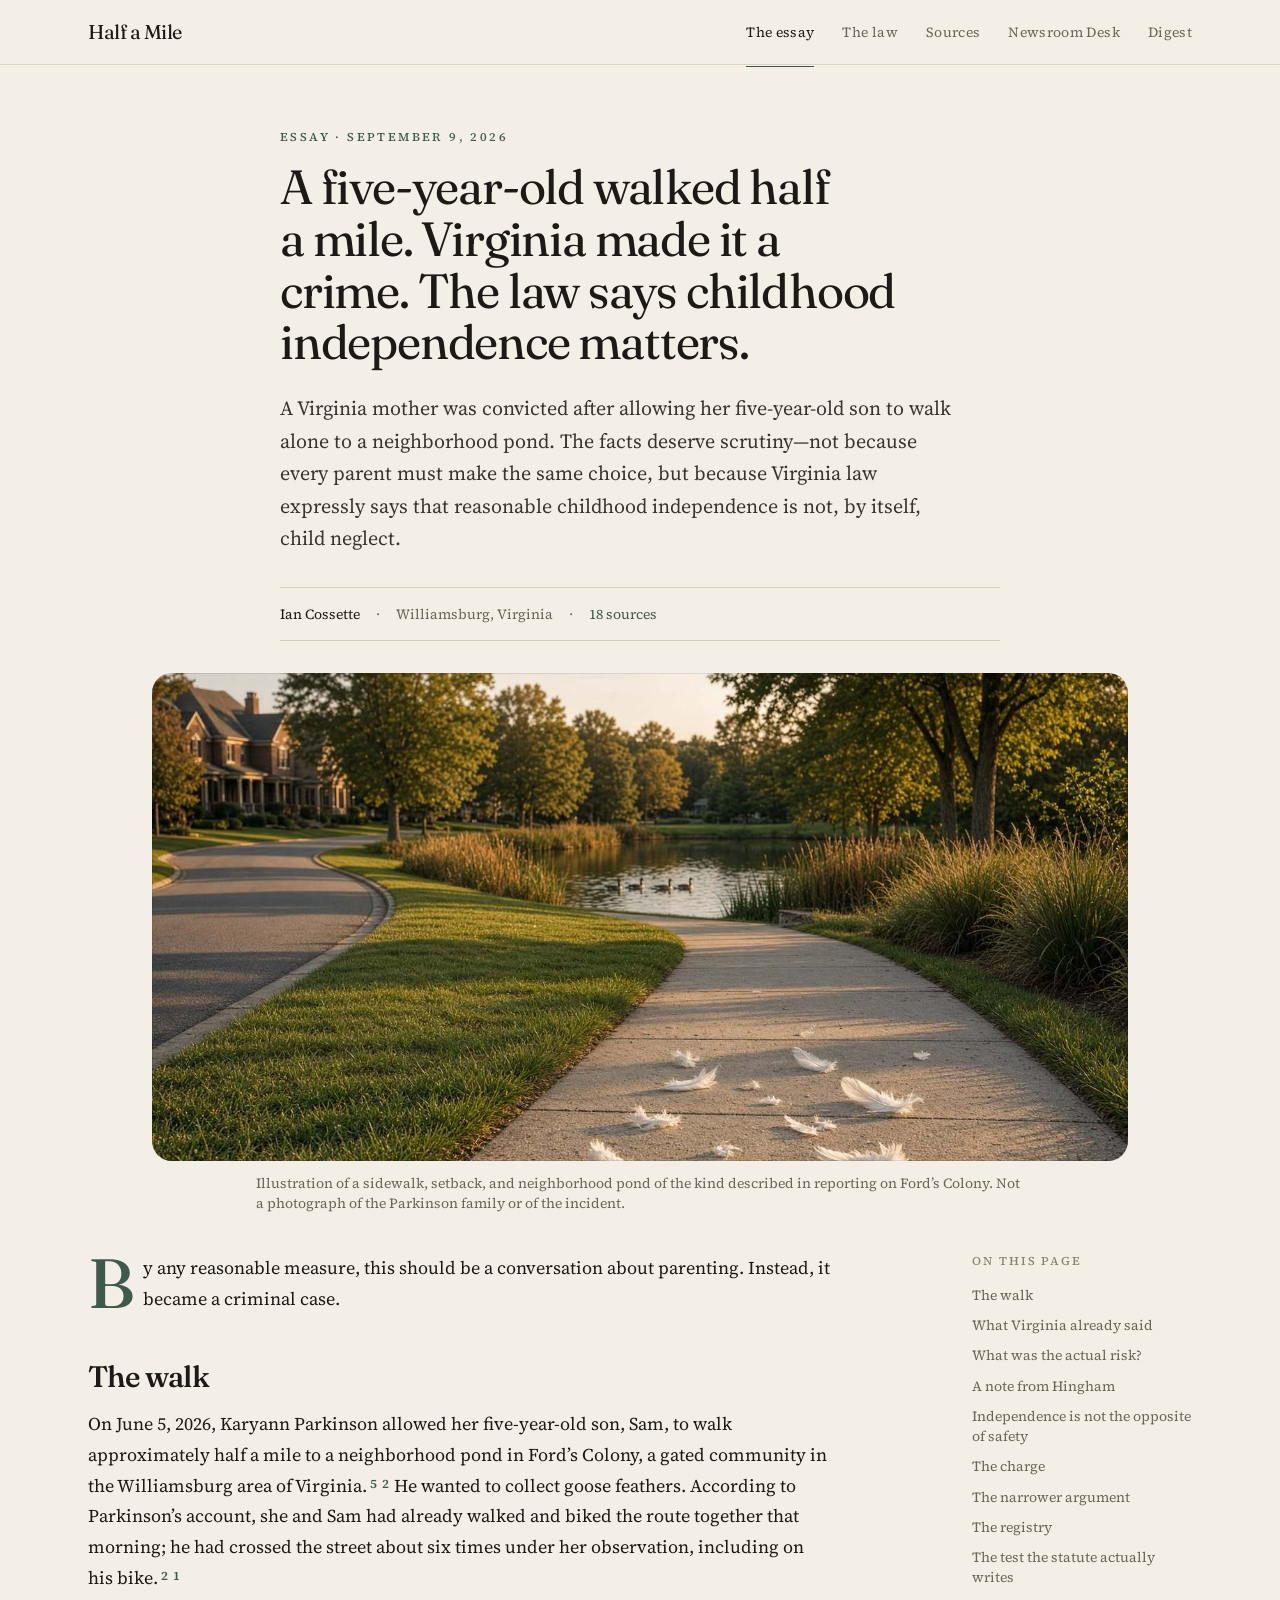
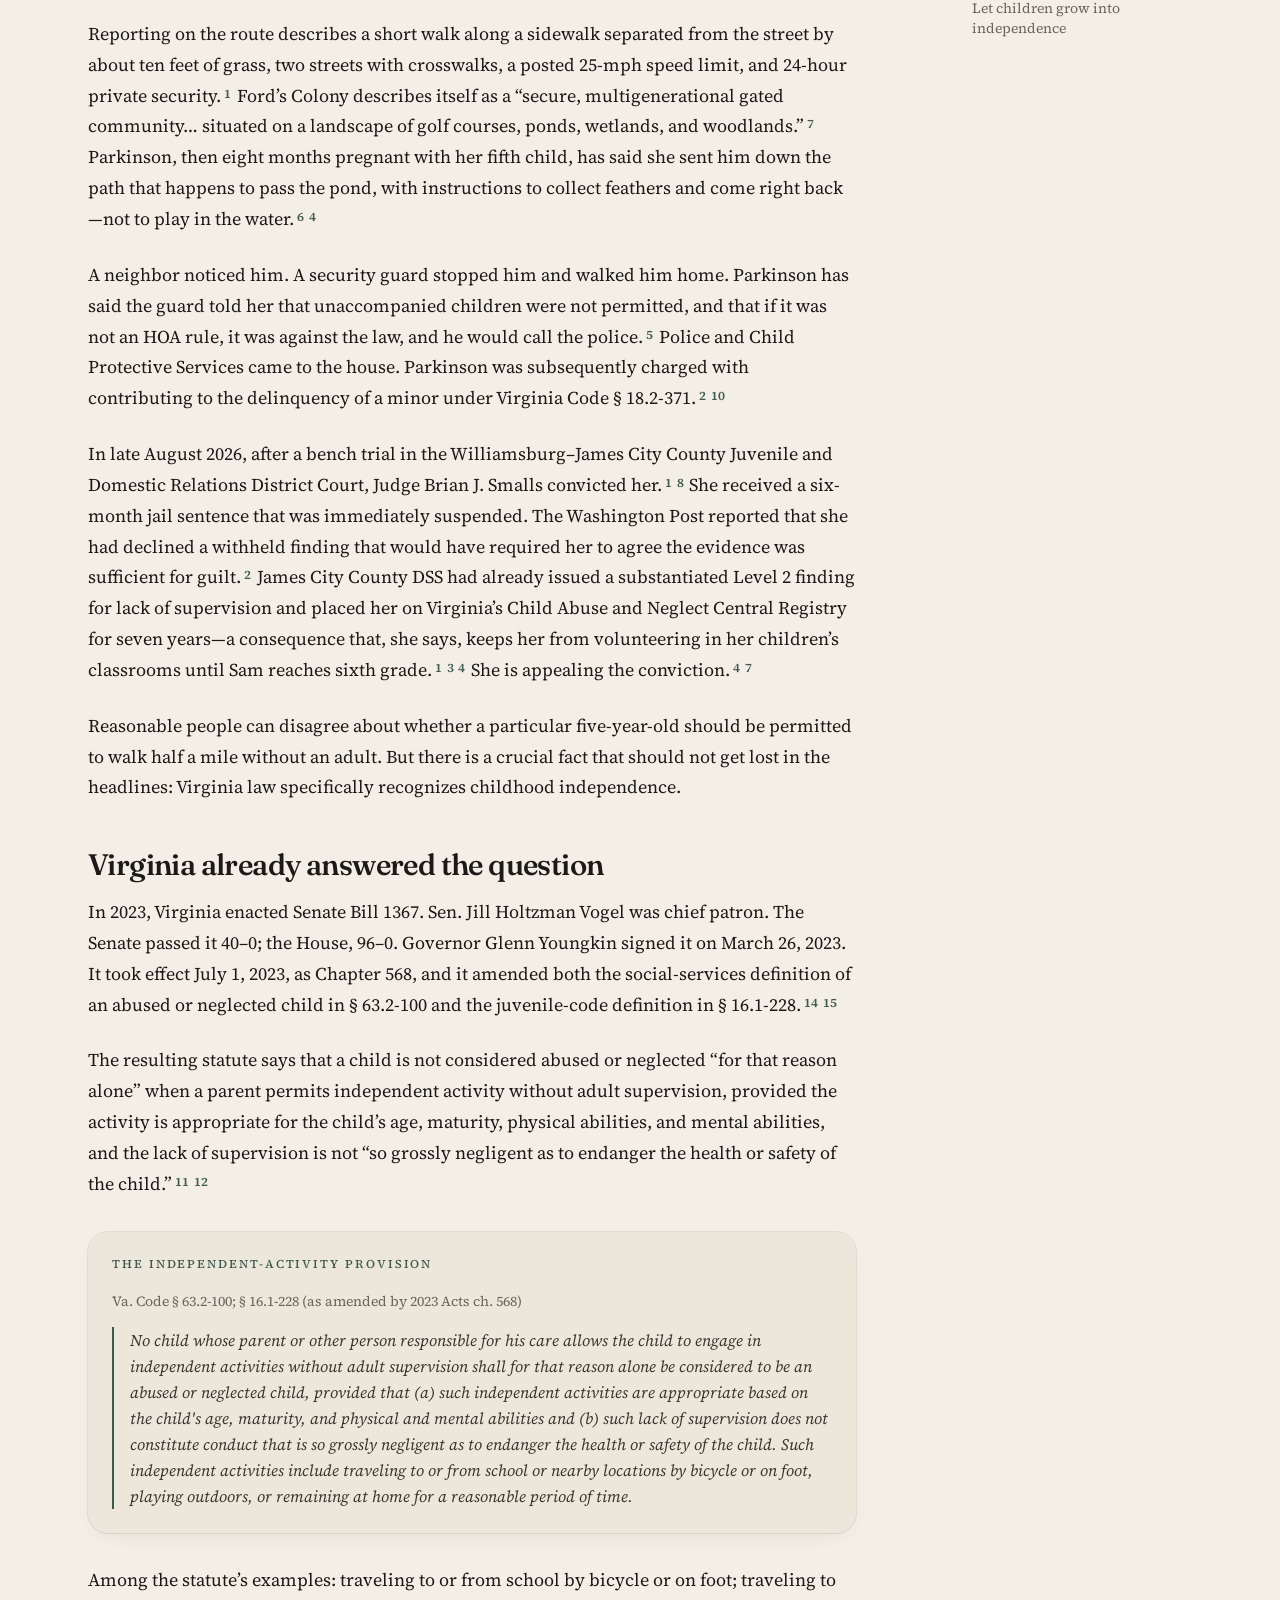
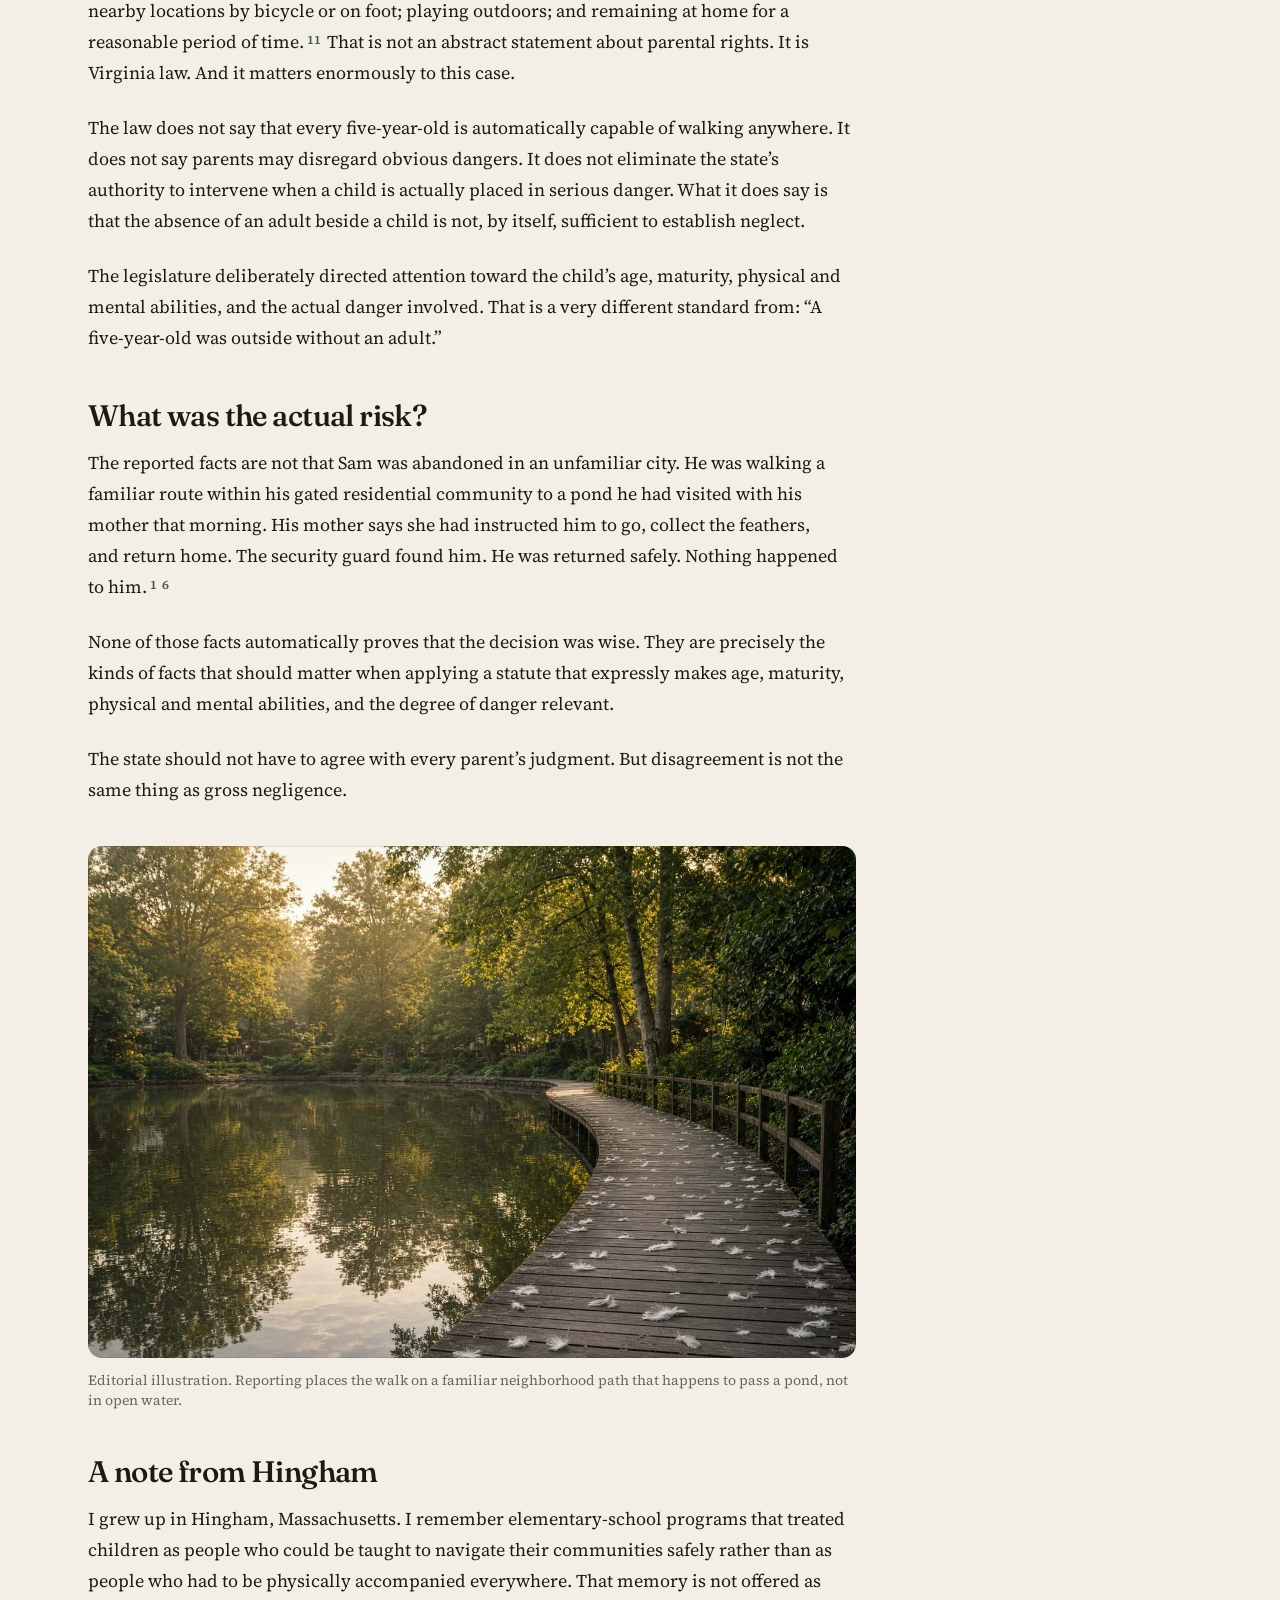
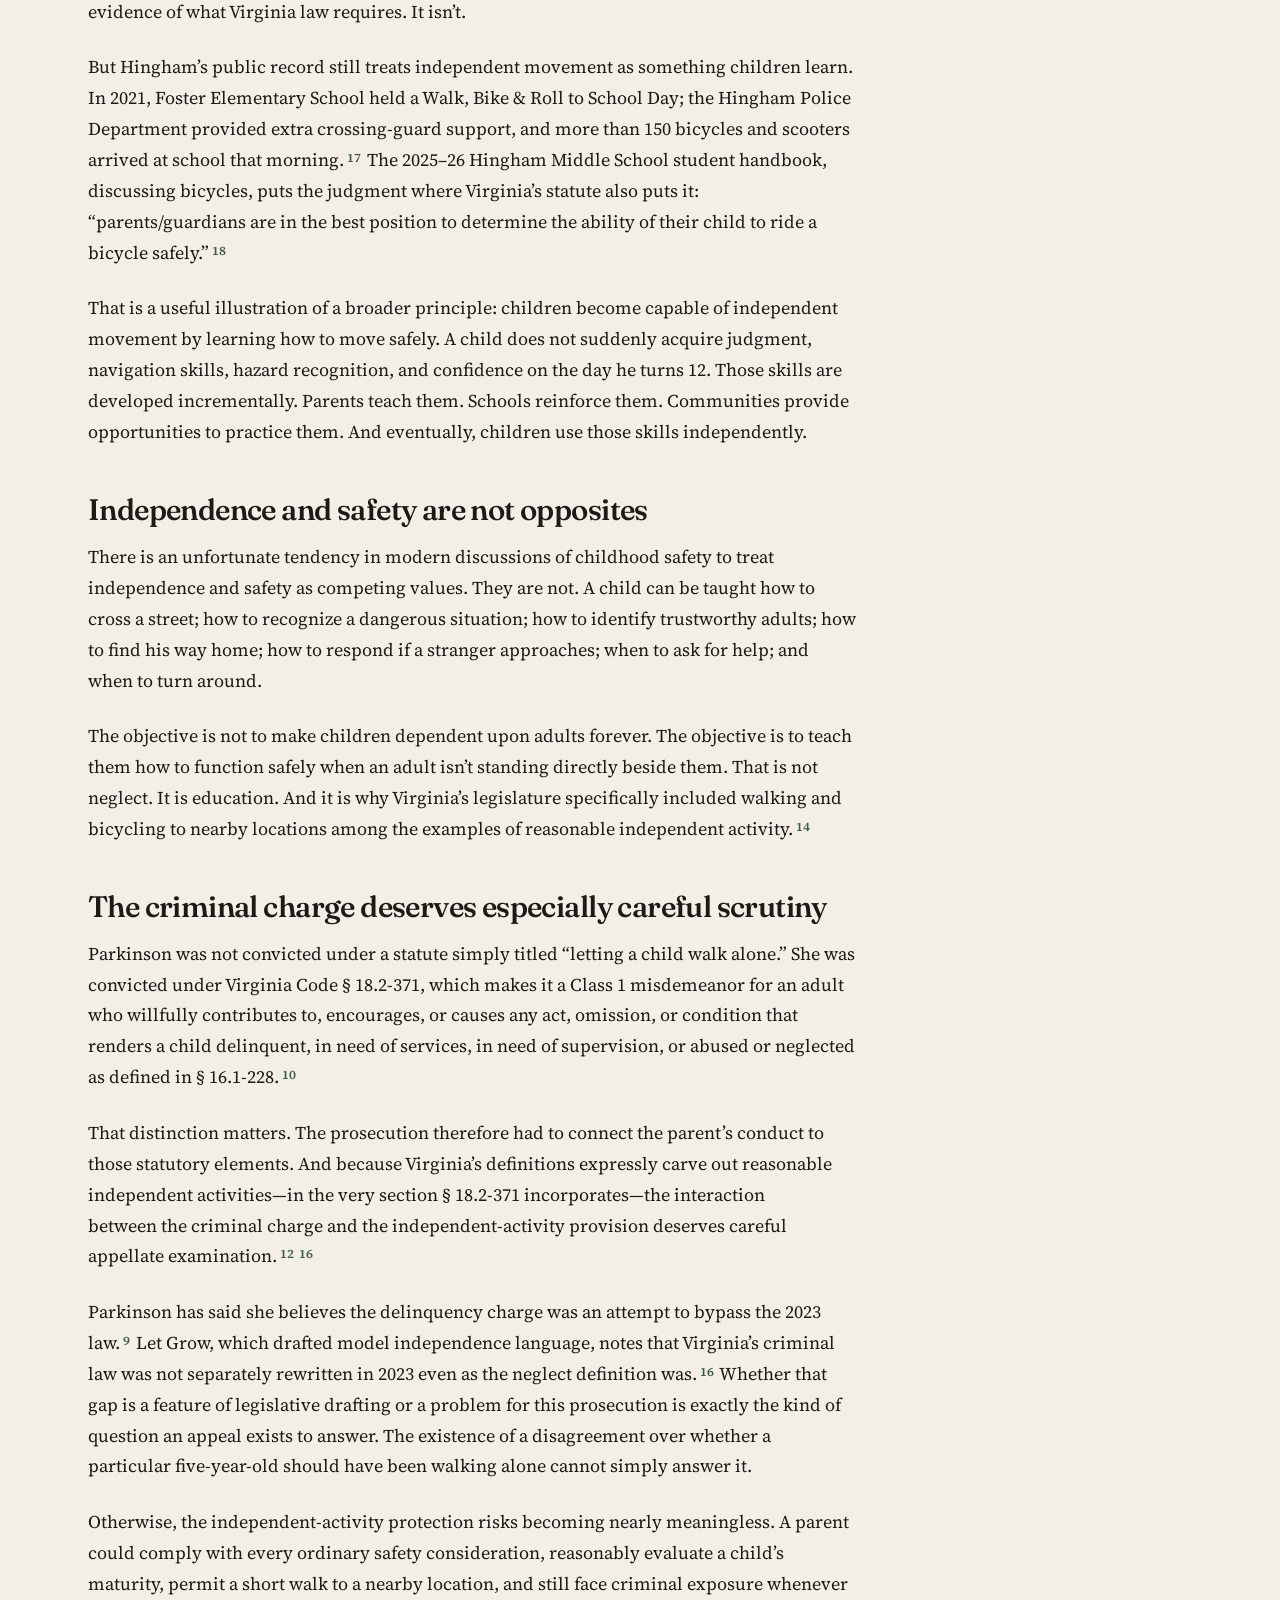
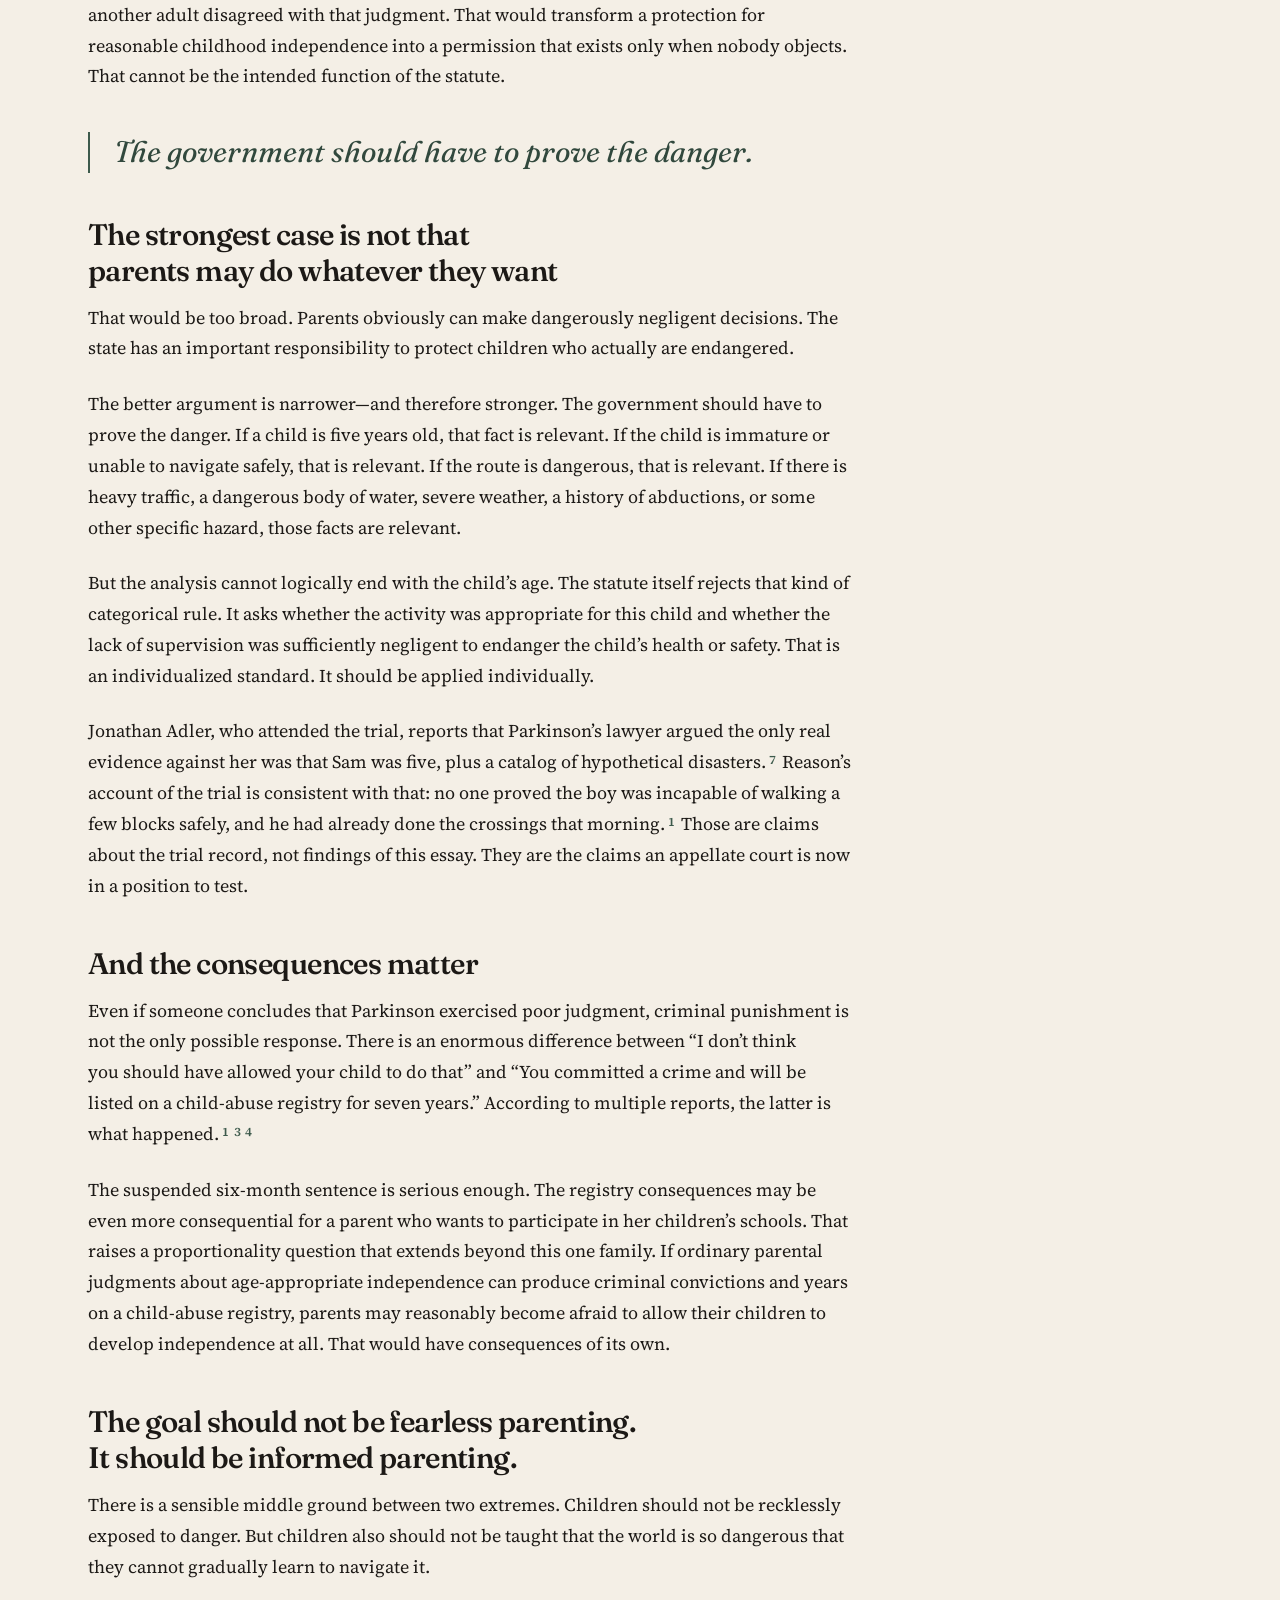
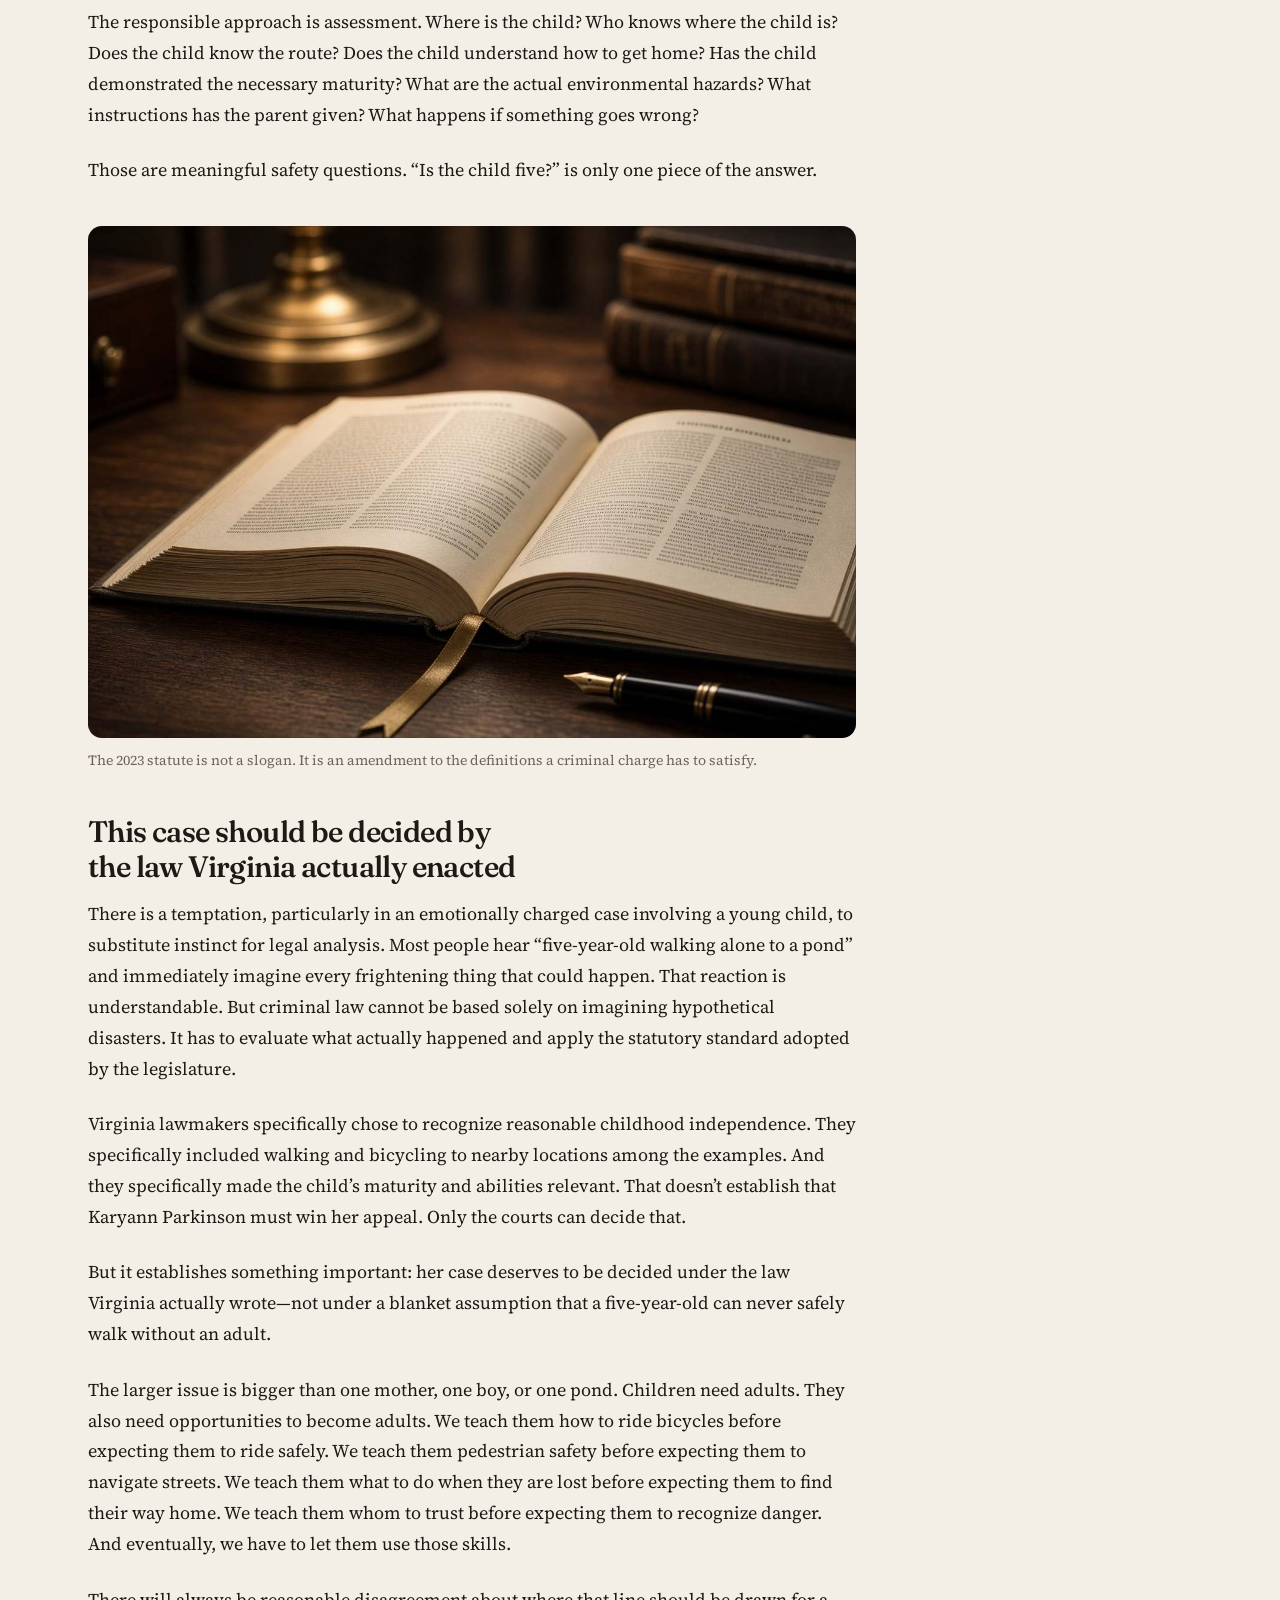
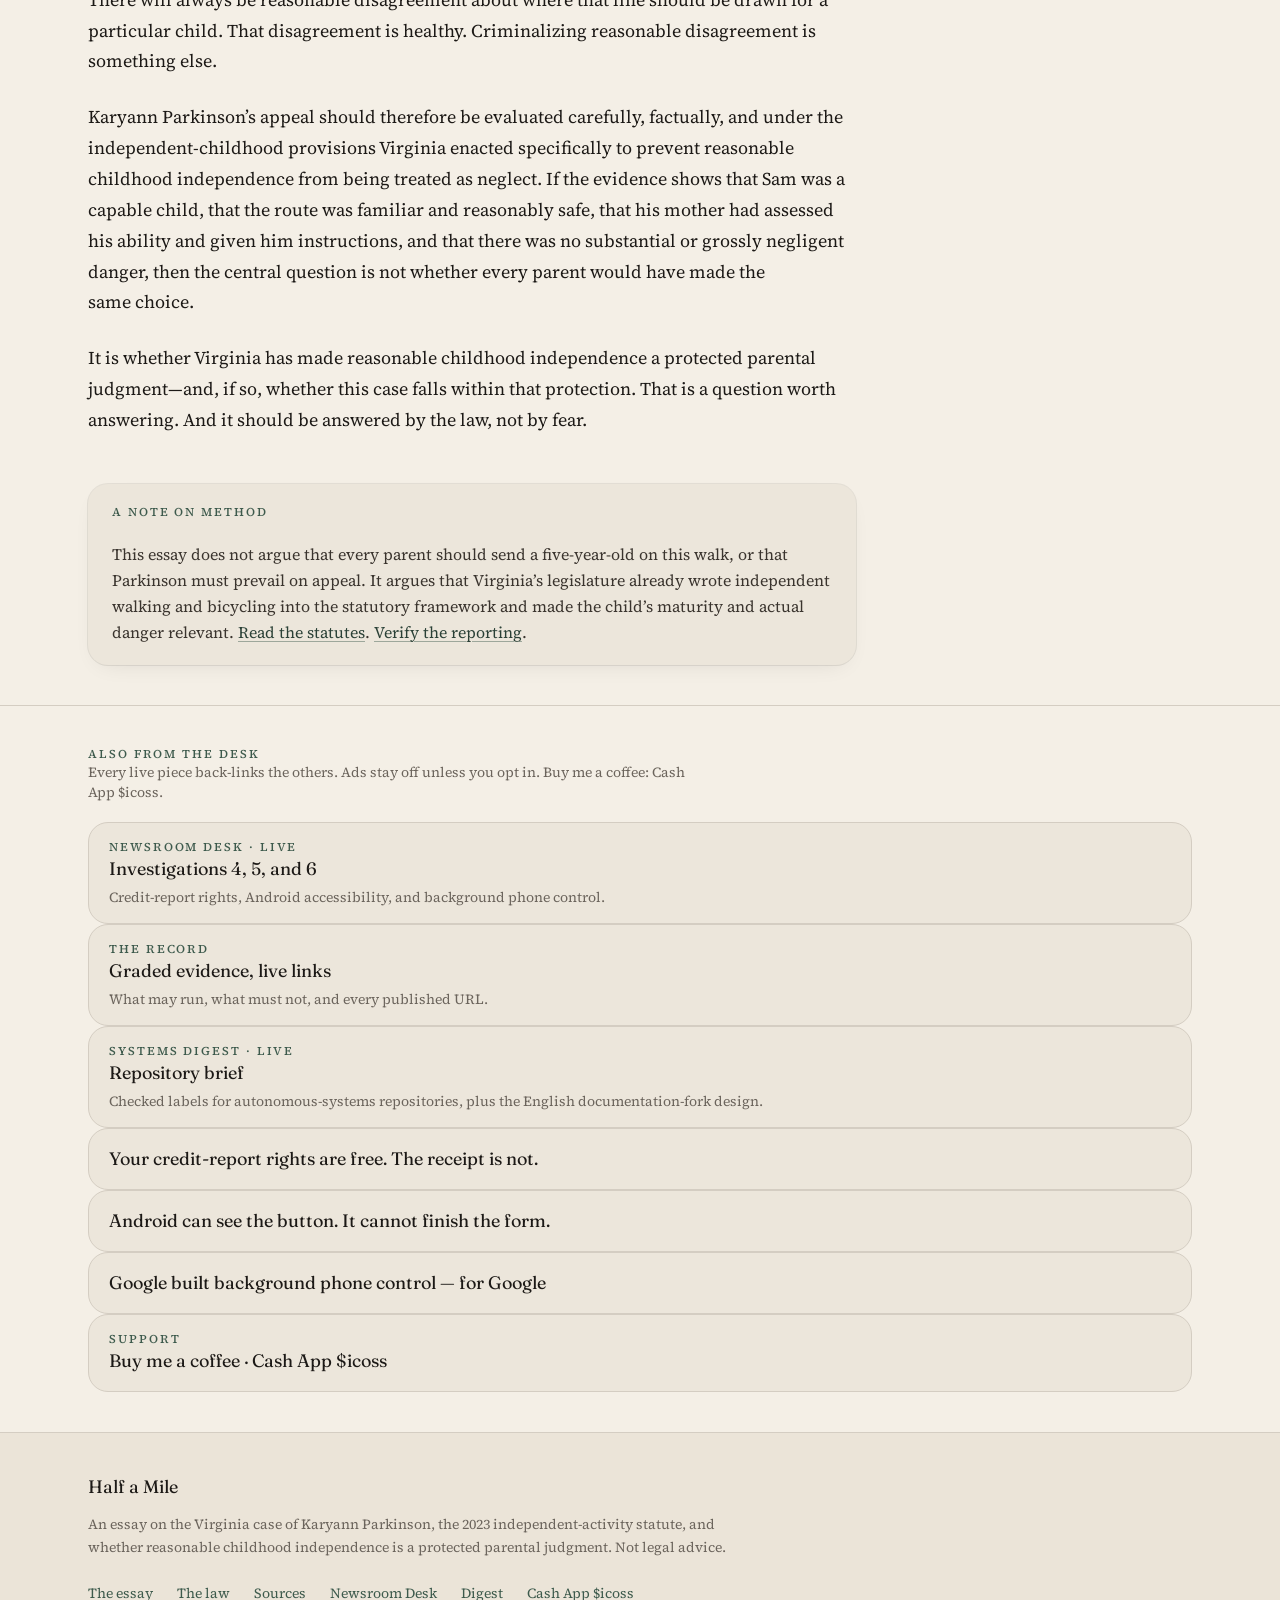
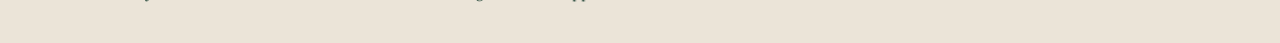
==== commit 8650a79b: "Publish Systems Digest beside the existing Pages hub. Adds /digest/ without replacing Half a Mile, N" ====
--- a/index.html
+++ b/index.html
@@ -20,6 +20,7 @@
         <a href="law/" class="relative py-2 text-sm tracking-wide text-muted hover:text-ink">The law</a>
         <a href="sources/" class="relative py-2 text-sm tracking-wide text-muted hover:text-ink">Sources</a>
         <a href="/desk/" class="relative py-2 text-sm tracking-wide text-muted hover:text-ink">Newsroom Desk</a>
+        <a href="/digest/" class="relative py-2 text-sm tracking-wide text-muted hover:text-ink">Digest</a>
       </nav>
       <button type="button" id="menu-btn" class="relative inline-flex size-11 items-center justify-center text-ink md:hidden" aria-label="Open menu" aria-expanded="false">
         <svg id="icon-open" xmlns="http://www.w3.org/2000/svg" width="20" height="20" viewBox="0 0 24 24" fill="none" stroke="currentColor" stroke-width="1.75"><path d="M4 5h16M4 12h16M4 19h16"/></svg>
@@ -31,6 +32,7 @@
       <a href="law/" class="block px-1 py-3 text-base text-muted">The law</a>
       <a href="sources/" class="block px-1 py-3 text-base text-muted">Sources</a>
       <a href="/desk/" class="block px-1 py-3 text-base text-muted">Newsroom Desk</a>
+      <a href="/digest/" class="block px-1 py-3 text-base text-muted">Digest</a>
     </nav>
   </header>
   <main>
@@ -42,17 +44,22 @@
       <p class="text-xs font-medium tracking-[0.16em] text-forest uppercase">Also from the desk</p>
       <p class="mt-2 max-w-2xl text-sm text-muted">Every live piece back-links the others. Ads stay off unless you opt in. Buy me a coffee: Cash App $icoss.</p>
       <div class="mt-5 grid gap-4 md:grid-cols-2">
-        <a href="https://newsroom-desk.vercel.app/" class="rounded-xl border border-rule bg-card px-5 py-4 hover:bg-paper">
+        <a href="/desk/" class="rounded-xl border border-rule bg-card px-5 py-4 hover:bg-paper">
           <p class="text-xs font-medium tracking-[0.16em] text-forest uppercase">Newsroom Desk · live</p>
           <p class="mt-2 font-display text-lg text-ink">Investigations 4, 5, and 6</p>
           <p class="mt-1 text-sm text-muted">Credit-report rights, Android accessibility, and background phone control.</p>
         </a>
-        <a href="https://newsroom-desk.vercel.app/record/" class="rounded-xl border border-rule bg-card px-5 py-4 hover:bg-paper">
+        <a href="/desk/record/" class="rounded-xl border border-rule bg-card px-5 py-4 hover:bg-paper">
           <p class="text-xs font-medium tracking-[0.16em] text-forest uppercase">The record</p>
           <p class="mt-2 font-display text-lg text-ink">Graded evidence, live links</p>
           <p class="mt-1 text-sm text-muted">What may run, what must not, and every published URL.</p>
         </a>
-        <a href="https://newsroom-desk.vercel.app/story/the-cost-of-proving-youre-right/" class="rounded-xl border border-rule bg-card px-5 py-4 hover:bg-paper"><p class="mt-0 font-display text-lg text-ink">Your credit-report rights are free. The receipt is not.</p></a><a href="https://newsroom-desk.vercel.app/story/android-can-see-the-button/" class="rounded-xl border border-rule bg-card px-5 py-4 hover:bg-paper"><p class="mt-0 font-display text-lg text-ink">Android can see the button. It cannot finish the form.</p></a><a href="https://newsroom-desk.vercel.app/story/the-invisible-phone/" class="rounded-xl border border-rule bg-card px-5 py-4 hover:bg-paper"><p class="mt-0 font-display text-lg text-ink">Google built background phone control — for Google</p></a>
+        <a href="/digest/" class="rounded-xl border border-rule bg-card px-5 py-4 hover:bg-paper">
+          <p class="text-xs font-medium tracking-[0.16em] text-forest uppercase">Systems Digest · live</p>
+          <p class="mt-2 font-display text-lg text-ink">Repository brief</p>
+          <p class="mt-1 text-sm text-muted">Checked labels for autonomous-systems repositories, plus the English documentation-fork design.</p>
+        </a>
+        <a href="/desk/story/the-cost-of-proving-youre-right/" class="rounded-xl border border-rule bg-card px-5 py-4 hover:bg-paper"><p class="mt-0 font-display text-lg text-ink">Your credit-report rights are free. The receipt is not.</p></a><a href="/desk/story/android-can-see-the-button/" class="rounded-xl border border-rule bg-card px-5 py-4 hover:bg-paper"><p class="mt-0 font-display text-lg text-ink">Android can see the button. It cannot finish the form.</p></a><a href="/desk/story/the-invisible-phone/" class="rounded-xl border border-rule bg-card px-5 py-4 hover:bg-paper"><p class="mt-0 font-display text-lg text-ink">Google built background phone control — for Google</p></a>
         <a href="https://cash.app/$icoss" class="rounded-xl border border-rule bg-card px-5 py-4 hover:bg-paper">
           <p class="text-xs font-medium tracking-[0.16em] text-forest uppercase">Support</p>
           <p class="mt-2 font-display text-lg text-ink">Buy me a coffee · Cash App $icoss</p>
@@ -70,6 +77,7 @@
         <a href="law/" class="hover:underline">The law</a>
         <a href="sources/" class="hover:underline">Sources</a>
         <a href="/desk/" class="hover:underline">Newsroom Desk</a>
+        <a href="/digest/" class="hover:underline">Digest</a>
         <a href="https://cash.app/$icoss" class="hover:underline">Cash App $icoss</a>
       </div>
     </div>
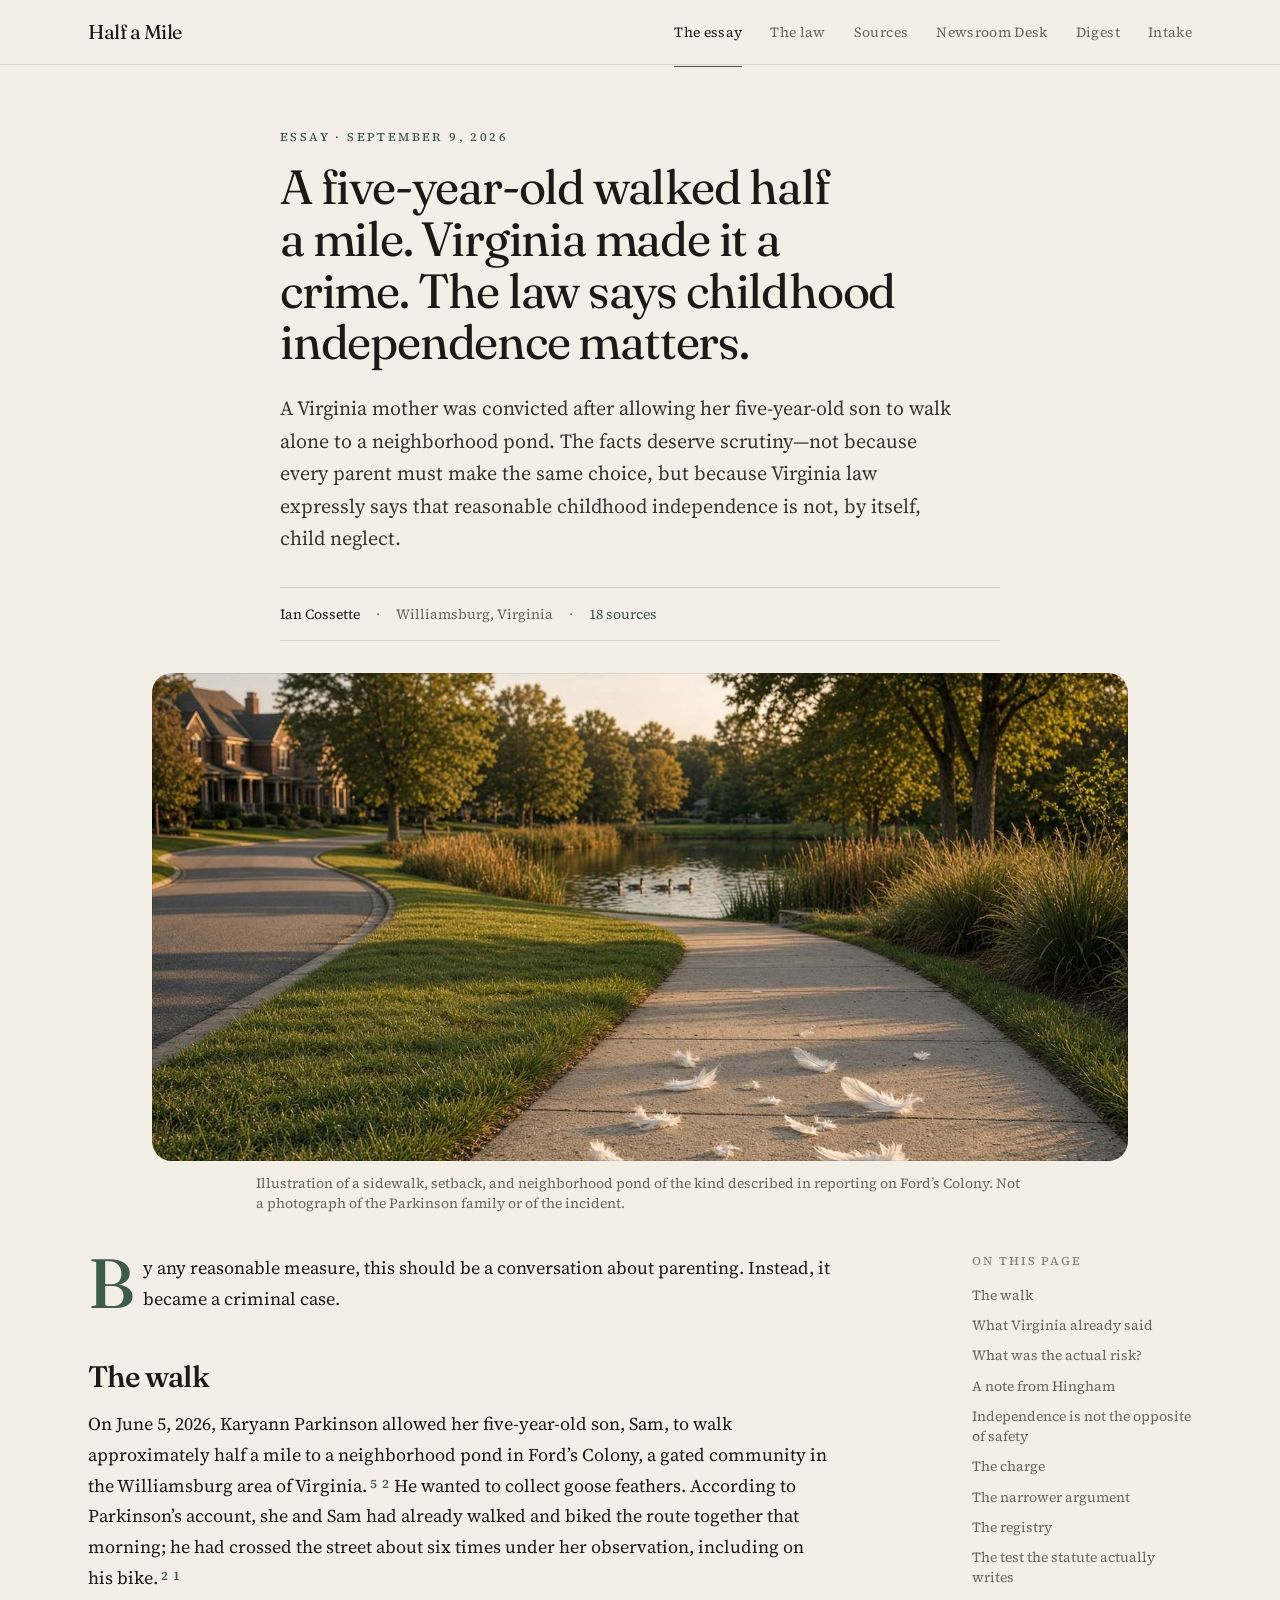
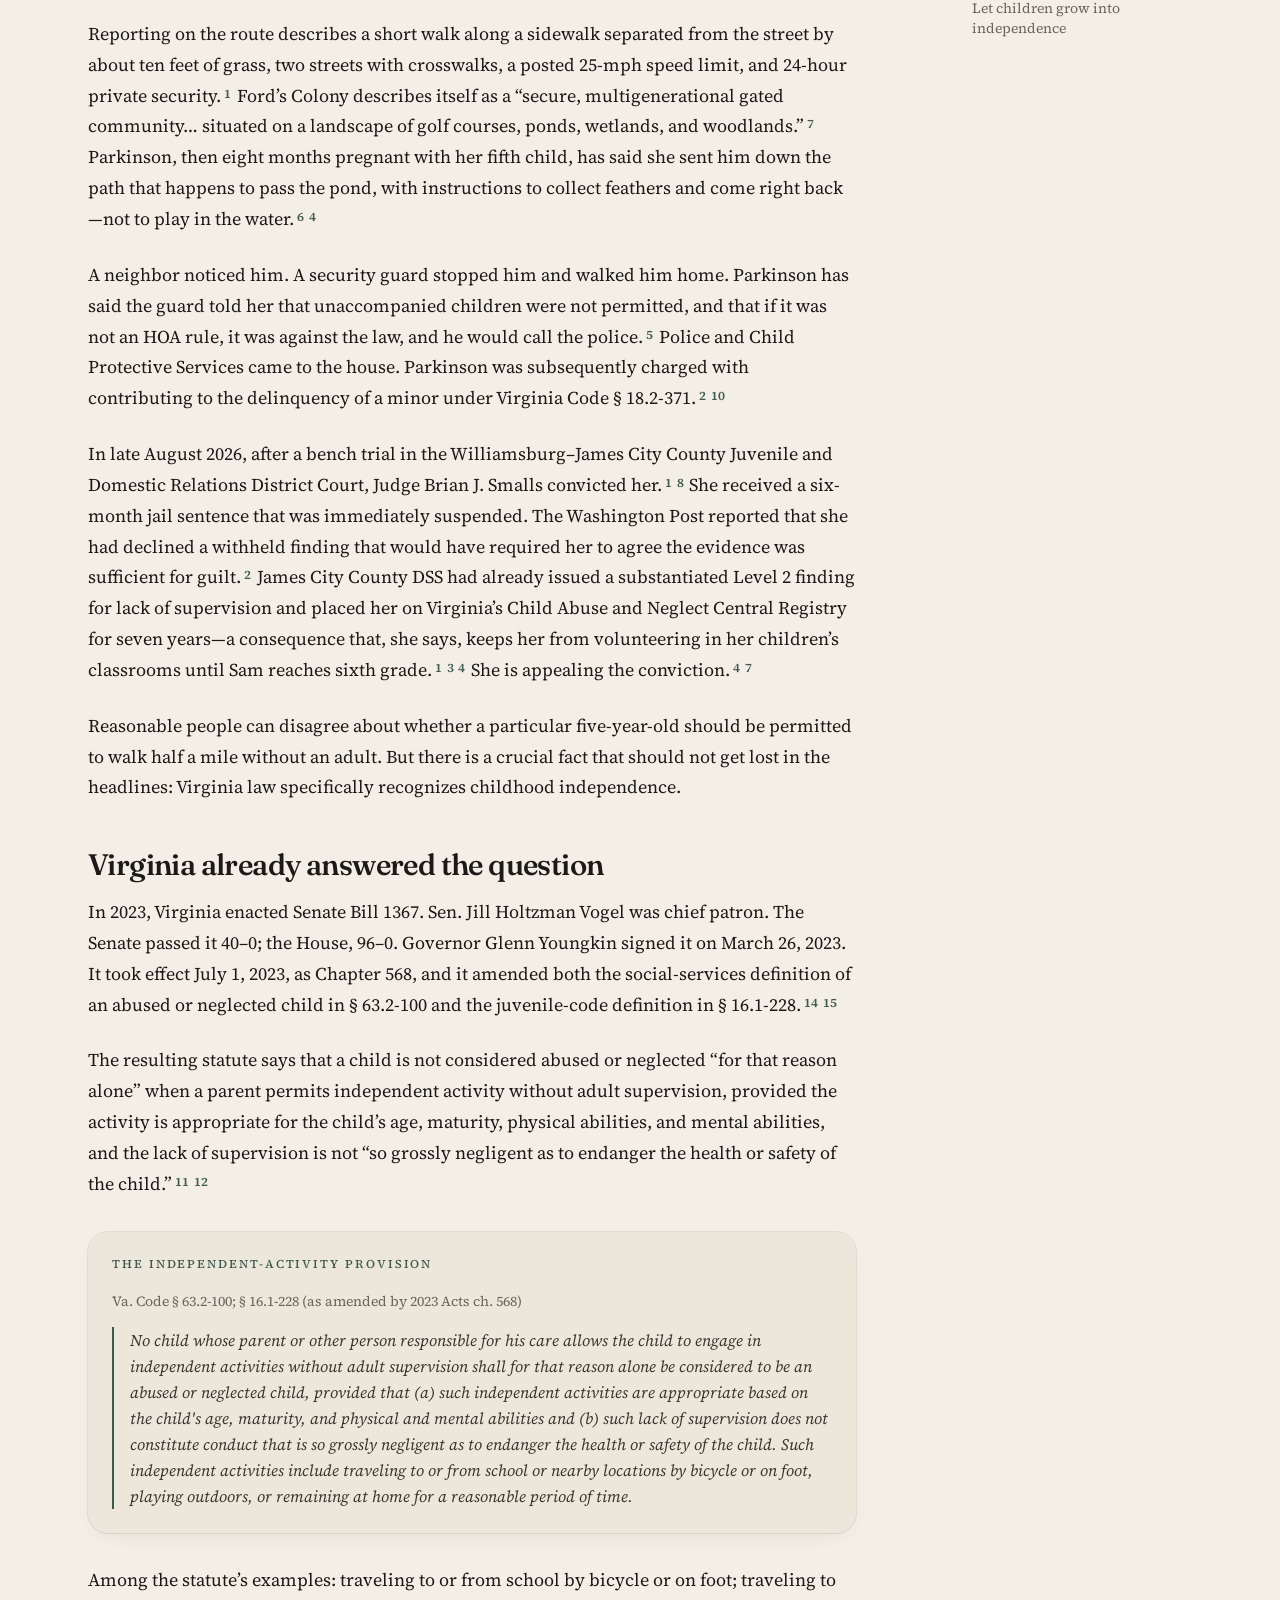
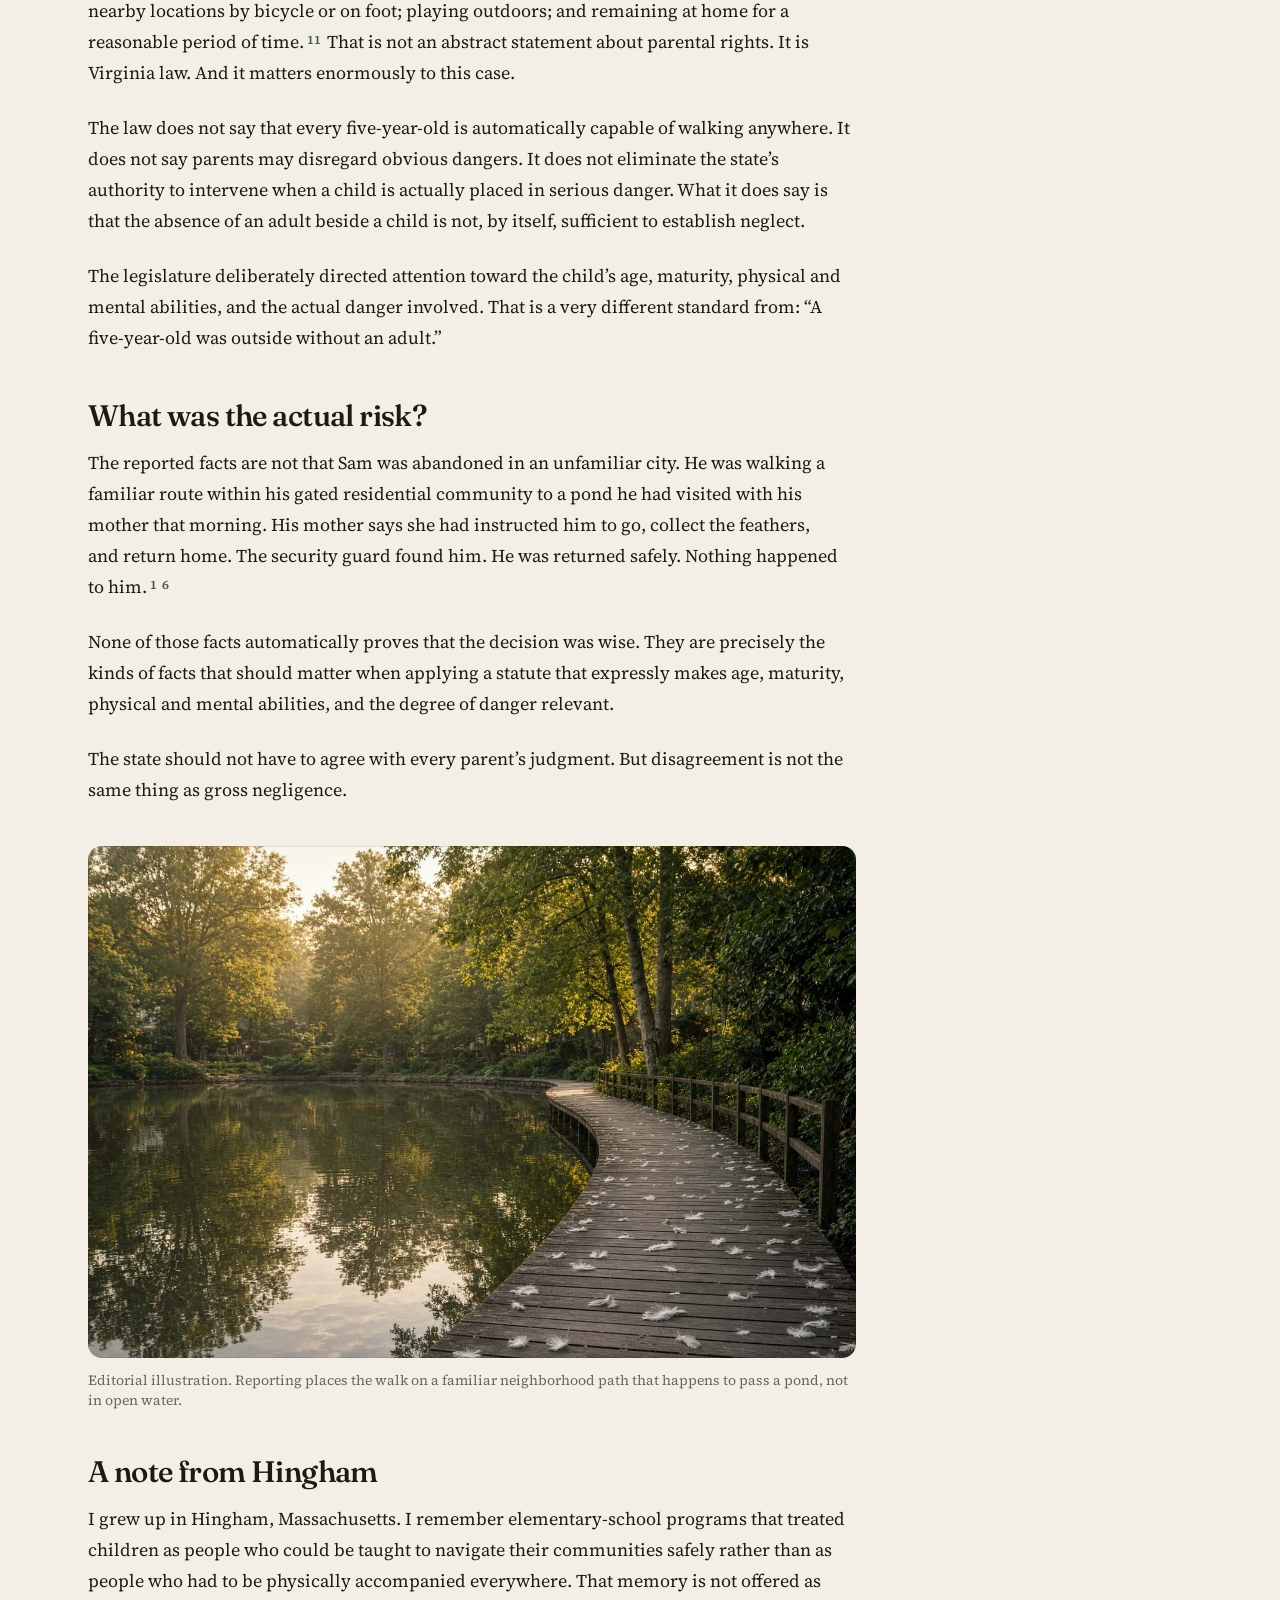
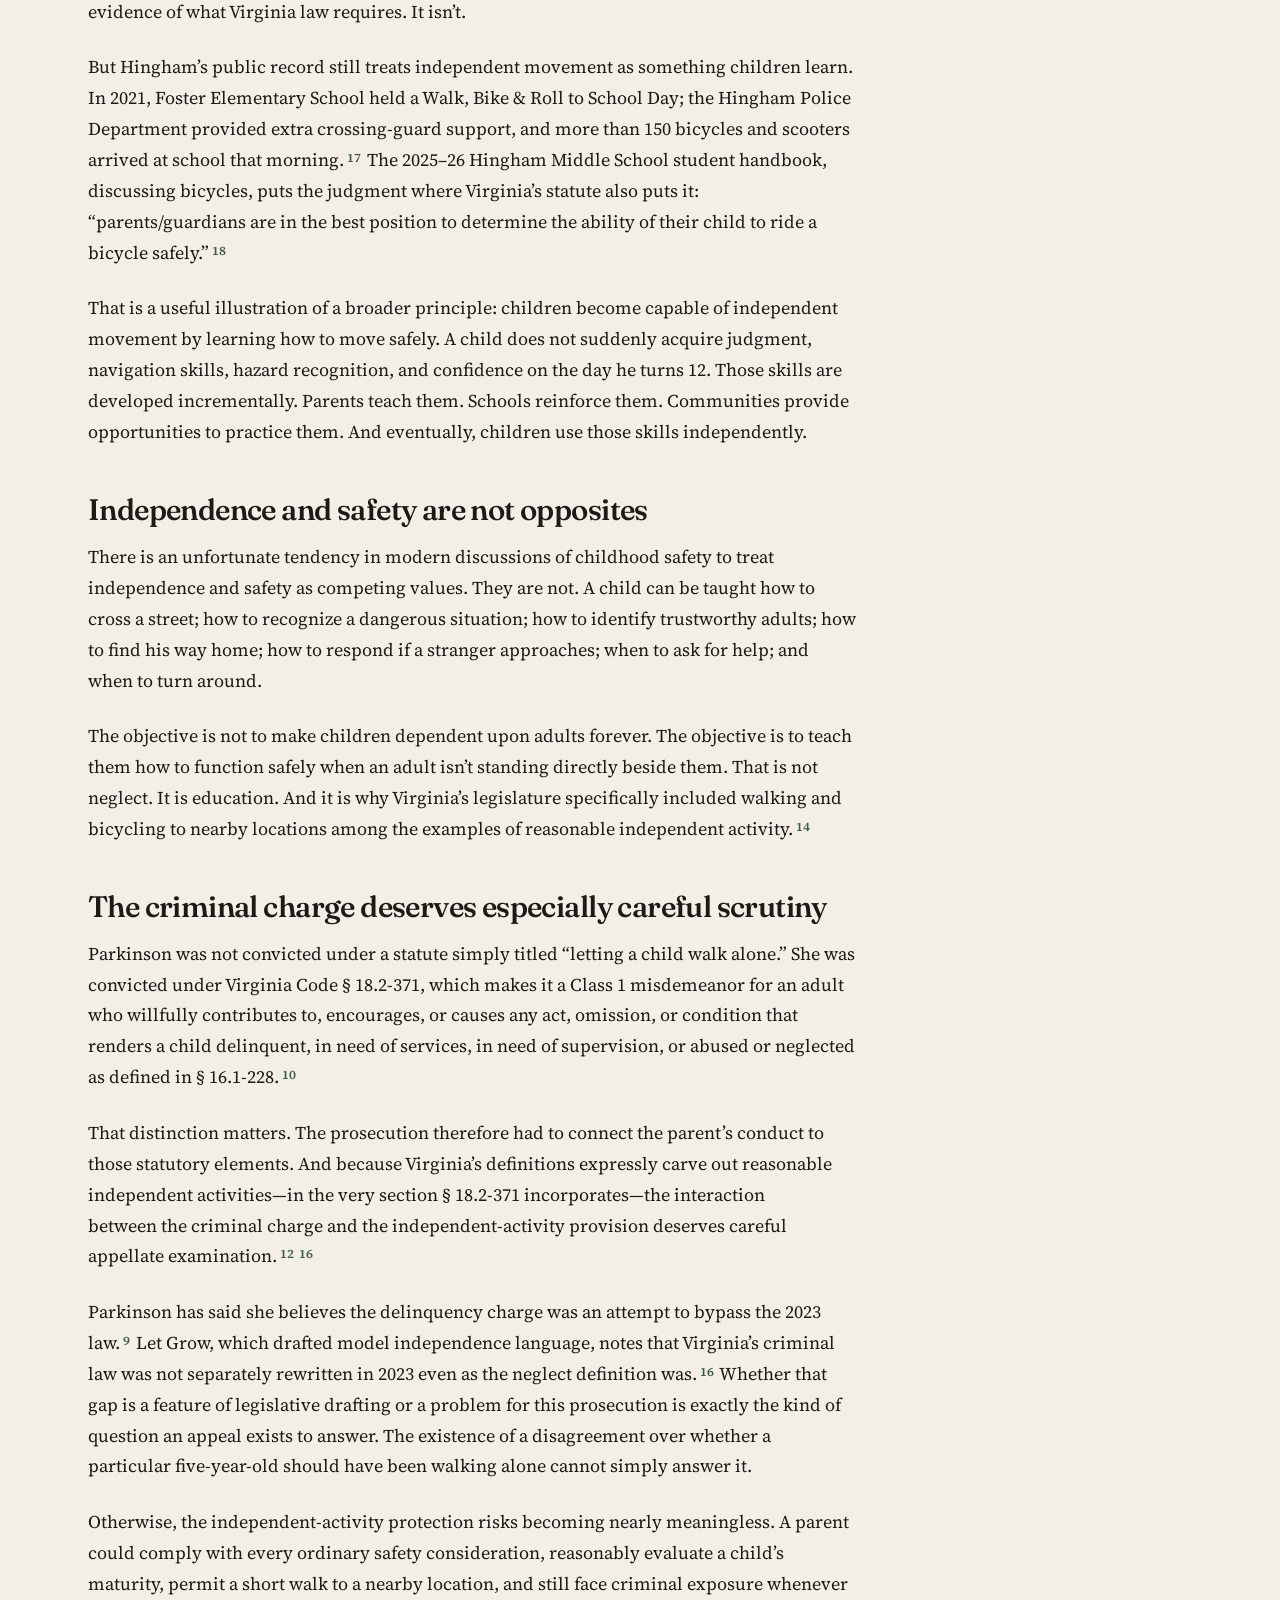
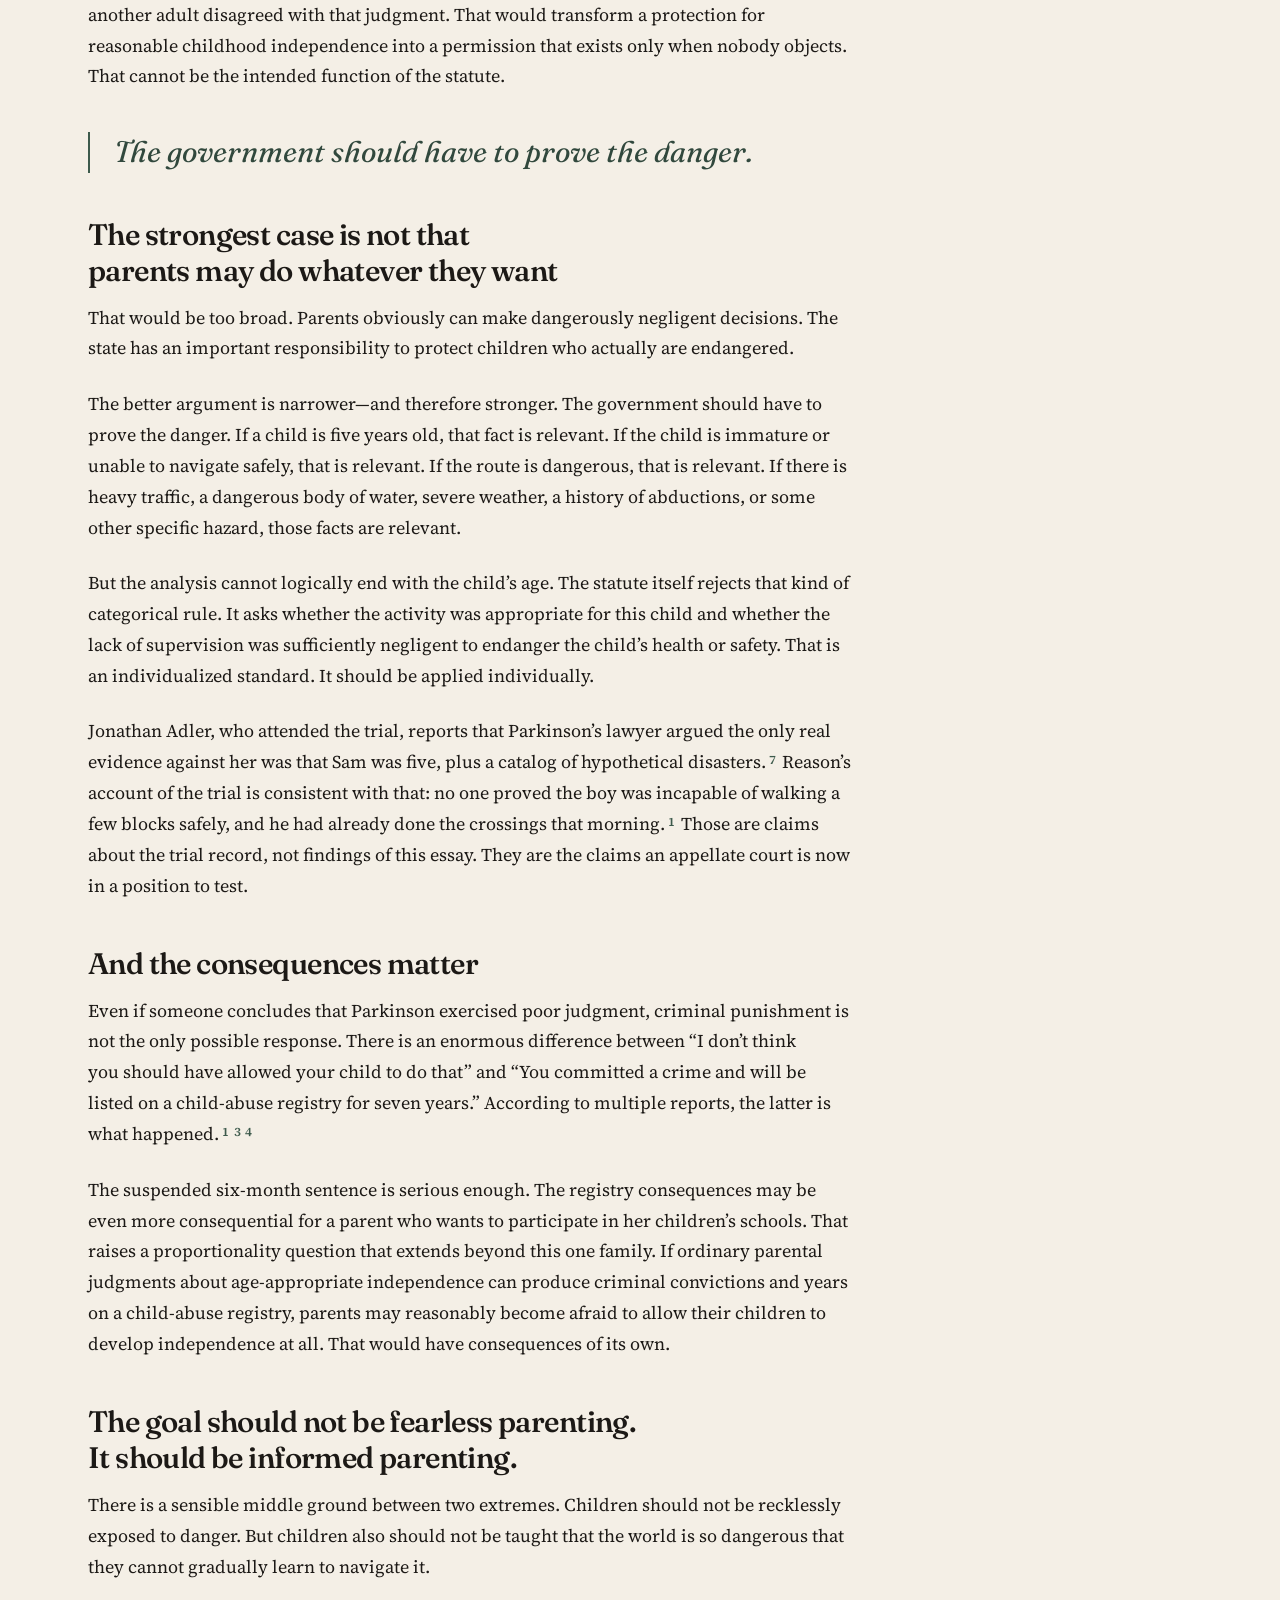
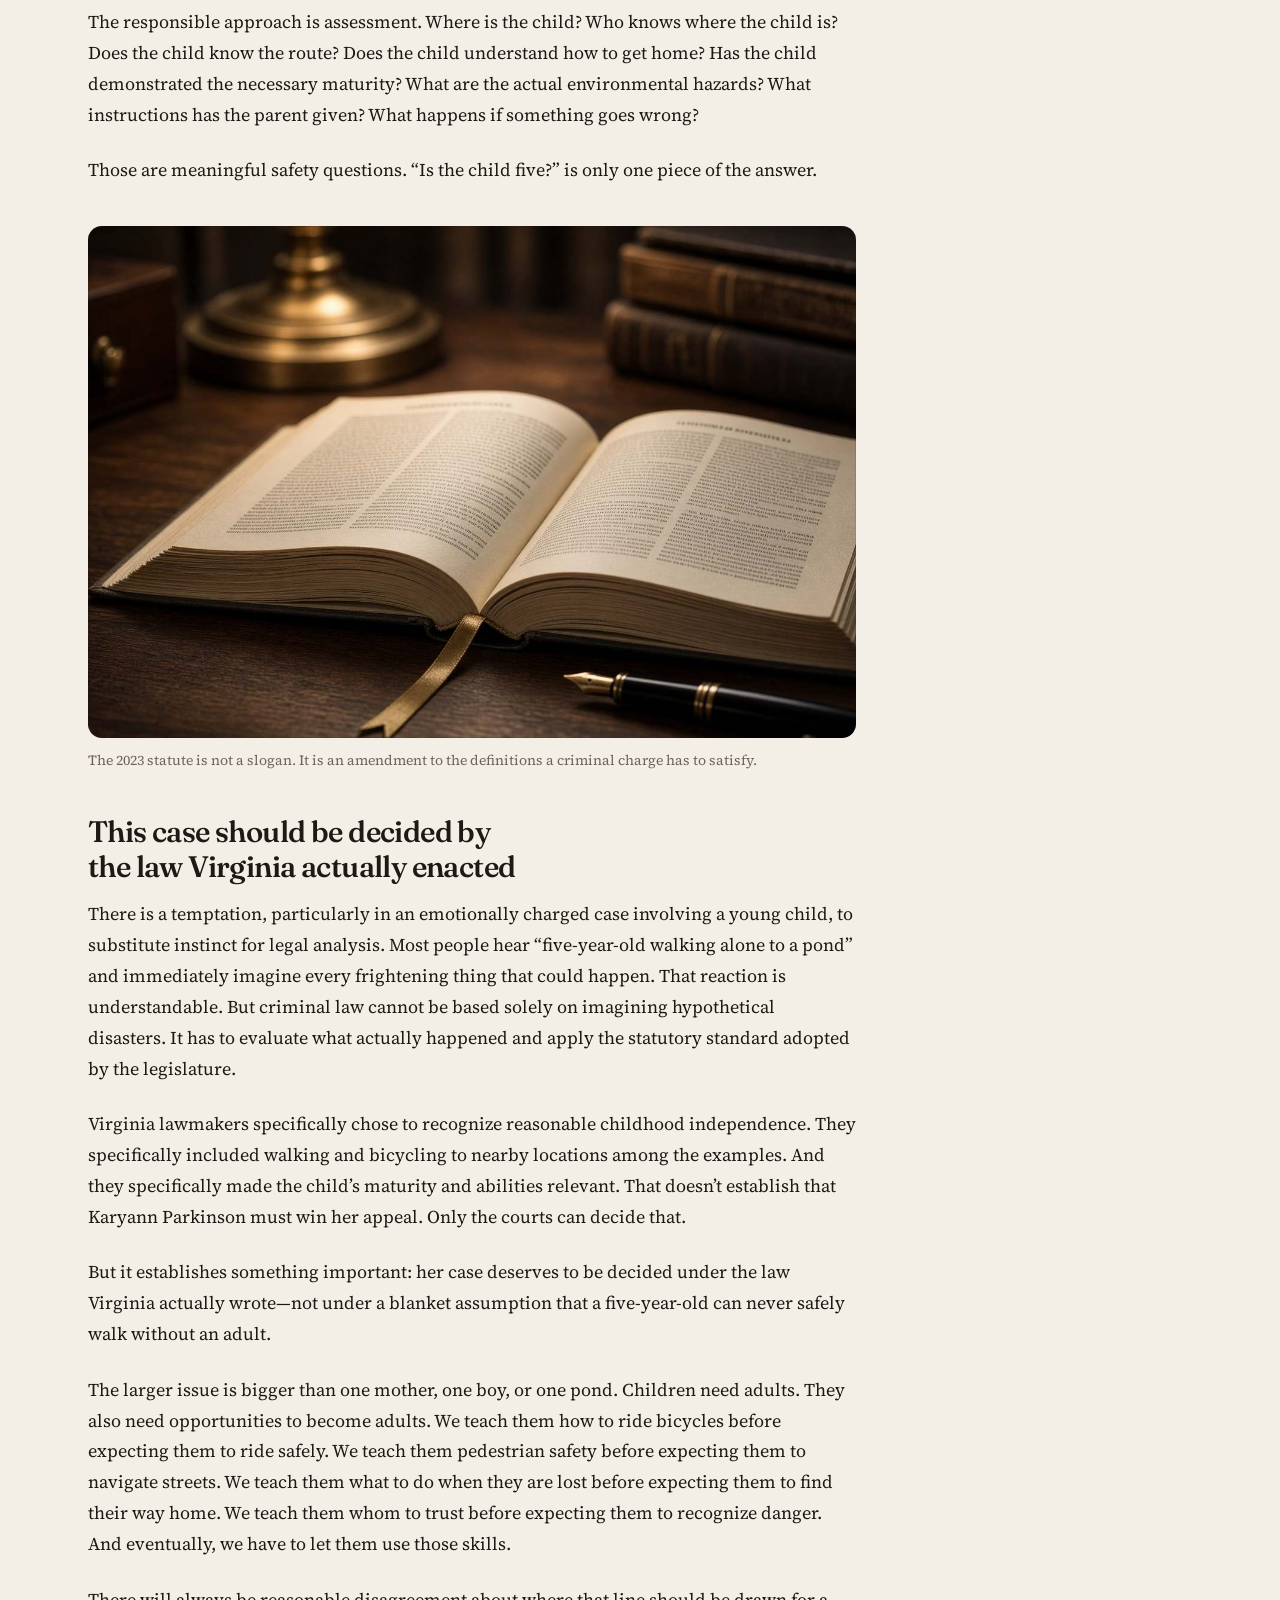
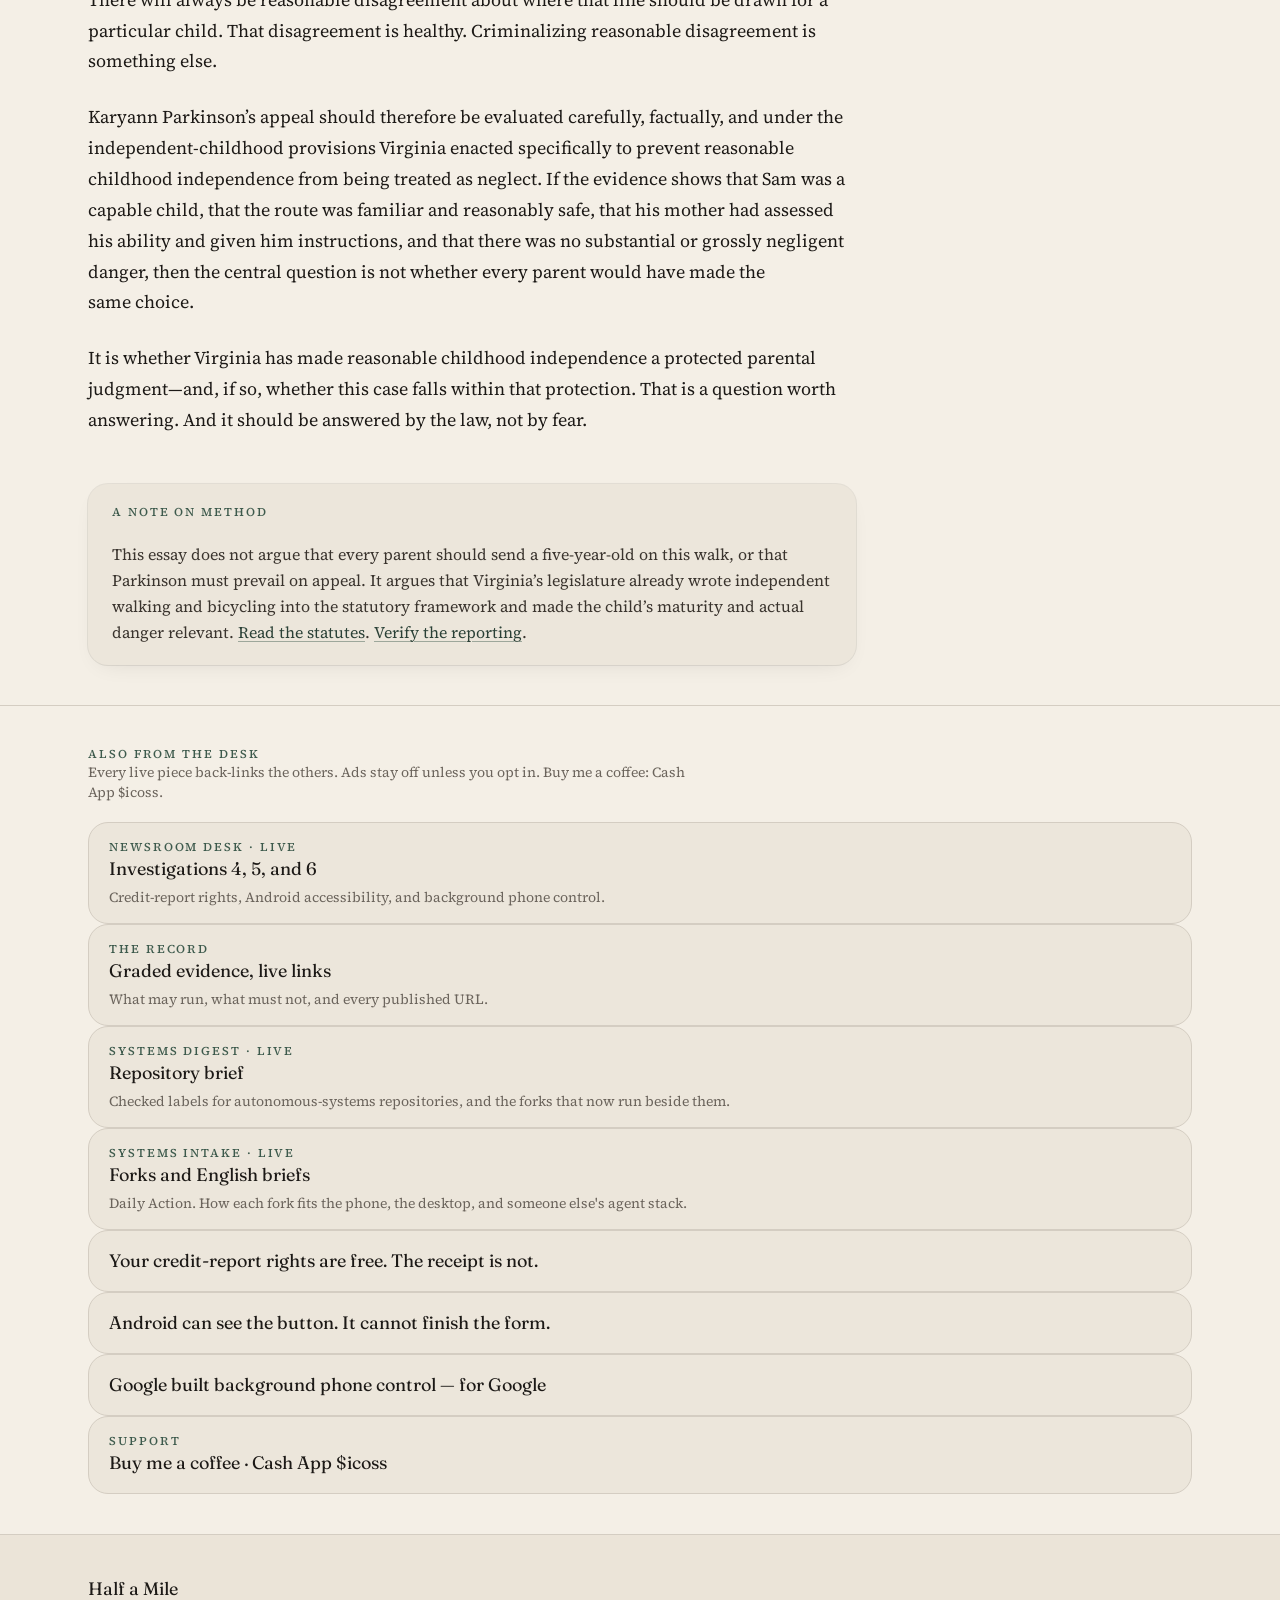
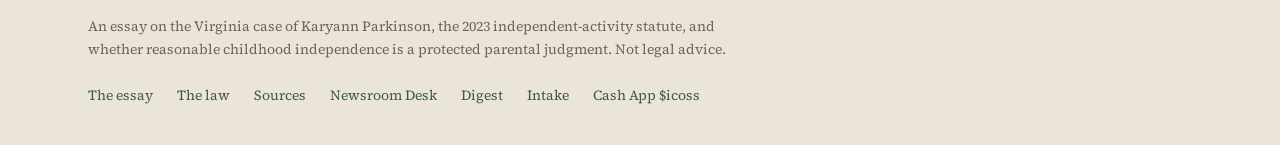
==== commit eae93ad7: "Publish the daily intake beside the digest. The reading copy lists the forks, the English briefs, an" ====
--- a/index.html
+++ b/index.html
@@ -21,6 +21,7 @@
         <a href="sources/" class="relative py-2 text-sm tracking-wide text-muted hover:text-ink">Sources</a>
         <a href="/desk/" class="relative py-2 text-sm tracking-wide text-muted hover:text-ink">Newsroom Desk</a>
         <a href="/digest/" class="relative py-2 text-sm tracking-wide text-muted hover:text-ink">Digest</a>
+        <a href="/digest/intake/" class="relative py-2 text-sm tracking-wide text-muted hover:text-ink">Intake</a>
       </nav>
       <button type="button" id="menu-btn" class="relative inline-flex size-11 items-center justify-center text-ink md:hidden" aria-label="Open menu" aria-expanded="false">
         <svg id="icon-open" xmlns="http://www.w3.org/2000/svg" width="20" height="20" viewBox="0 0 24 24" fill="none" stroke="currentColor" stroke-width="1.75"><path d="M4 5h16M4 12h16M4 19h16"/></svg>
@@ -33,6 +34,7 @@
       <a href="sources/" class="block px-1 py-3 text-base text-muted">Sources</a>
       <a href="/desk/" class="block px-1 py-3 text-base text-muted">Newsroom Desk</a>
       <a href="/digest/" class="block px-1 py-3 text-base text-muted">Digest</a>
+      <a href="/digest/intake/" class="block px-1 py-3 text-base text-muted">Intake</a>
     </nav>
   </header>
   <main>
@@ -57,7 +59,12 @@
         <a href="/digest/" class="rounded-xl border border-rule bg-card px-5 py-4 hover:bg-paper">
           <p class="text-xs font-medium tracking-[0.16em] text-forest uppercase">Systems Digest · live</p>
           <p class="mt-2 font-display text-lg text-ink">Repository brief</p>
-          <p class="mt-1 text-sm text-muted">Checked labels for autonomous-systems repositories, plus the English documentation-fork design.</p>
+          <p class="mt-1 text-sm text-muted">Checked labels for autonomous-systems repositories, and the forks that now run beside them.</p>
+        </a>
+        <a href="/digest/intake/" class="rounded-xl border border-rule bg-card px-5 py-4 hover:bg-paper">
+          <p class="text-xs font-medium tracking-[0.16em] text-forest uppercase">Systems intake · live</p>
+          <p class="mt-2 font-display text-lg text-ink">Forks and English briefs</p>
+          <p class="mt-1 text-sm text-muted">Daily Action. How each fork fits the phone, the desktop, and someone else's agent stack.</p>
         </a>
         <a href="/desk/story/the-cost-of-proving-youre-right/" class="rounded-xl border border-rule bg-card px-5 py-4 hover:bg-paper"><p class="mt-0 font-display text-lg text-ink">Your credit-report rights are free. The receipt is not.</p></a><a href="/desk/story/android-can-see-the-button/" class="rounded-xl border border-rule bg-card px-5 py-4 hover:bg-paper"><p class="mt-0 font-display text-lg text-ink">Android can see the button. It cannot finish the form.</p></a><a href="/desk/story/the-invisible-phone/" class="rounded-xl border border-rule bg-card px-5 py-4 hover:bg-paper"><p class="mt-0 font-display text-lg text-ink">Google built background phone control — for Google</p></a>
         <a href="https://cash.app/$icoss" class="rounded-xl border border-rule bg-card px-5 py-4 hover:bg-paper">
@@ -78,6 +85,7 @@
         <a href="sources/" class="hover:underline">Sources</a>
         <a href="/desk/" class="hover:underline">Newsroom Desk</a>
         <a href="/digest/" class="hover:underline">Digest</a>
+        <a href="/digest/intake/" class="hover:underline">Intake</a>
         <a href="https://cash.app/$icoss" class="hover:underline">Cash App $icoss</a>
       </div>
     </div>
